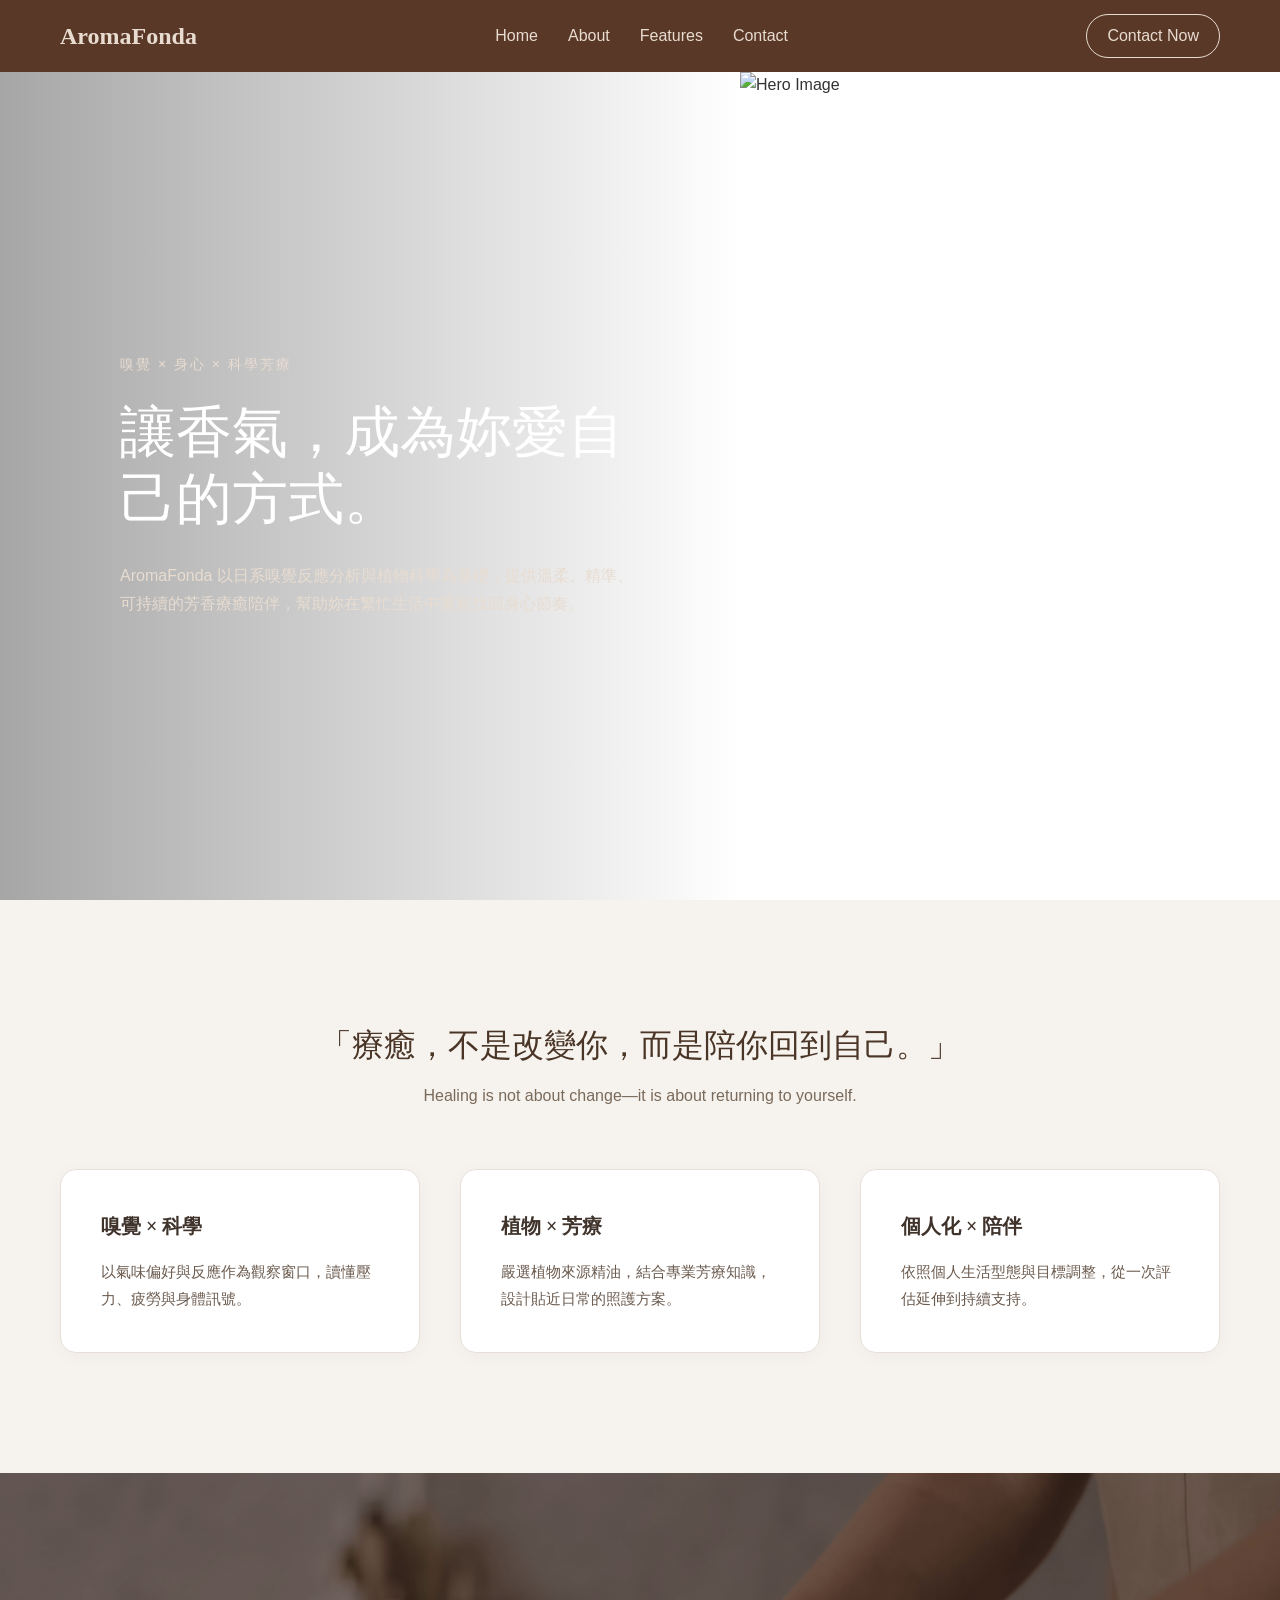
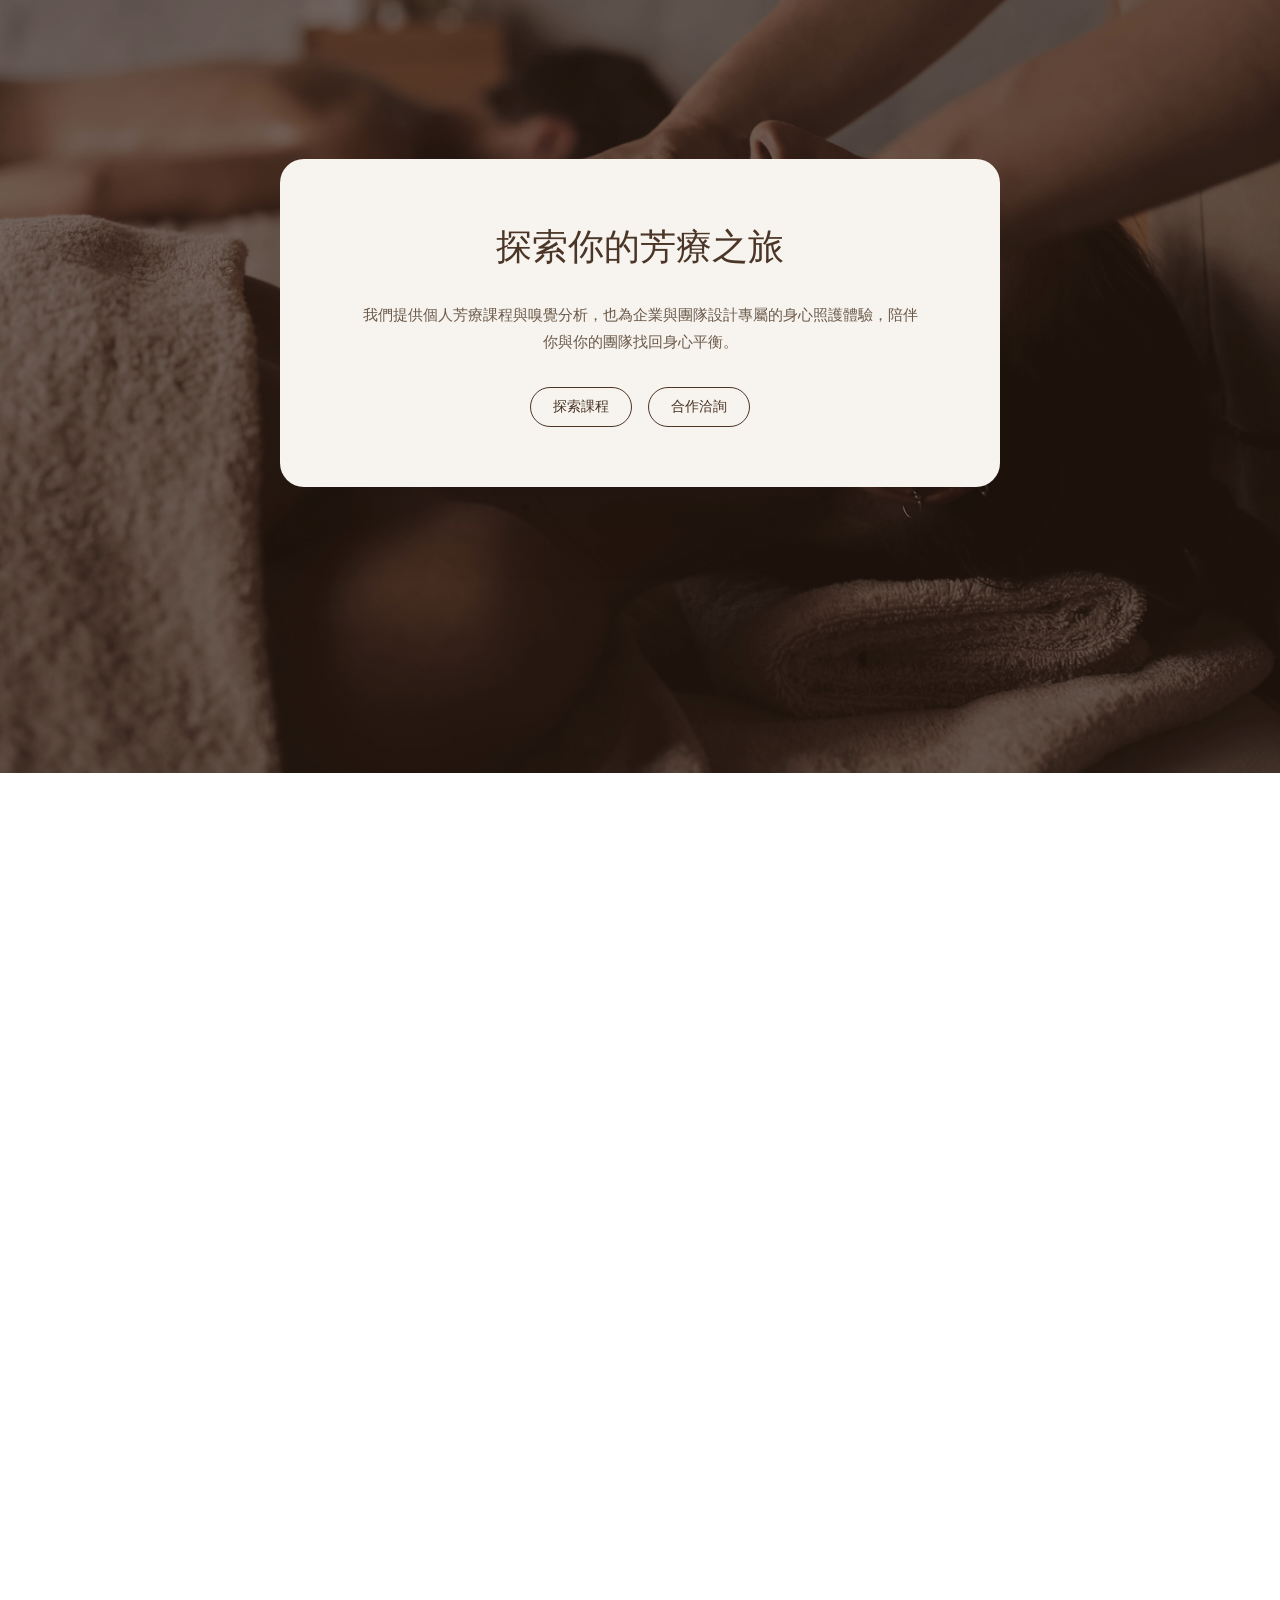
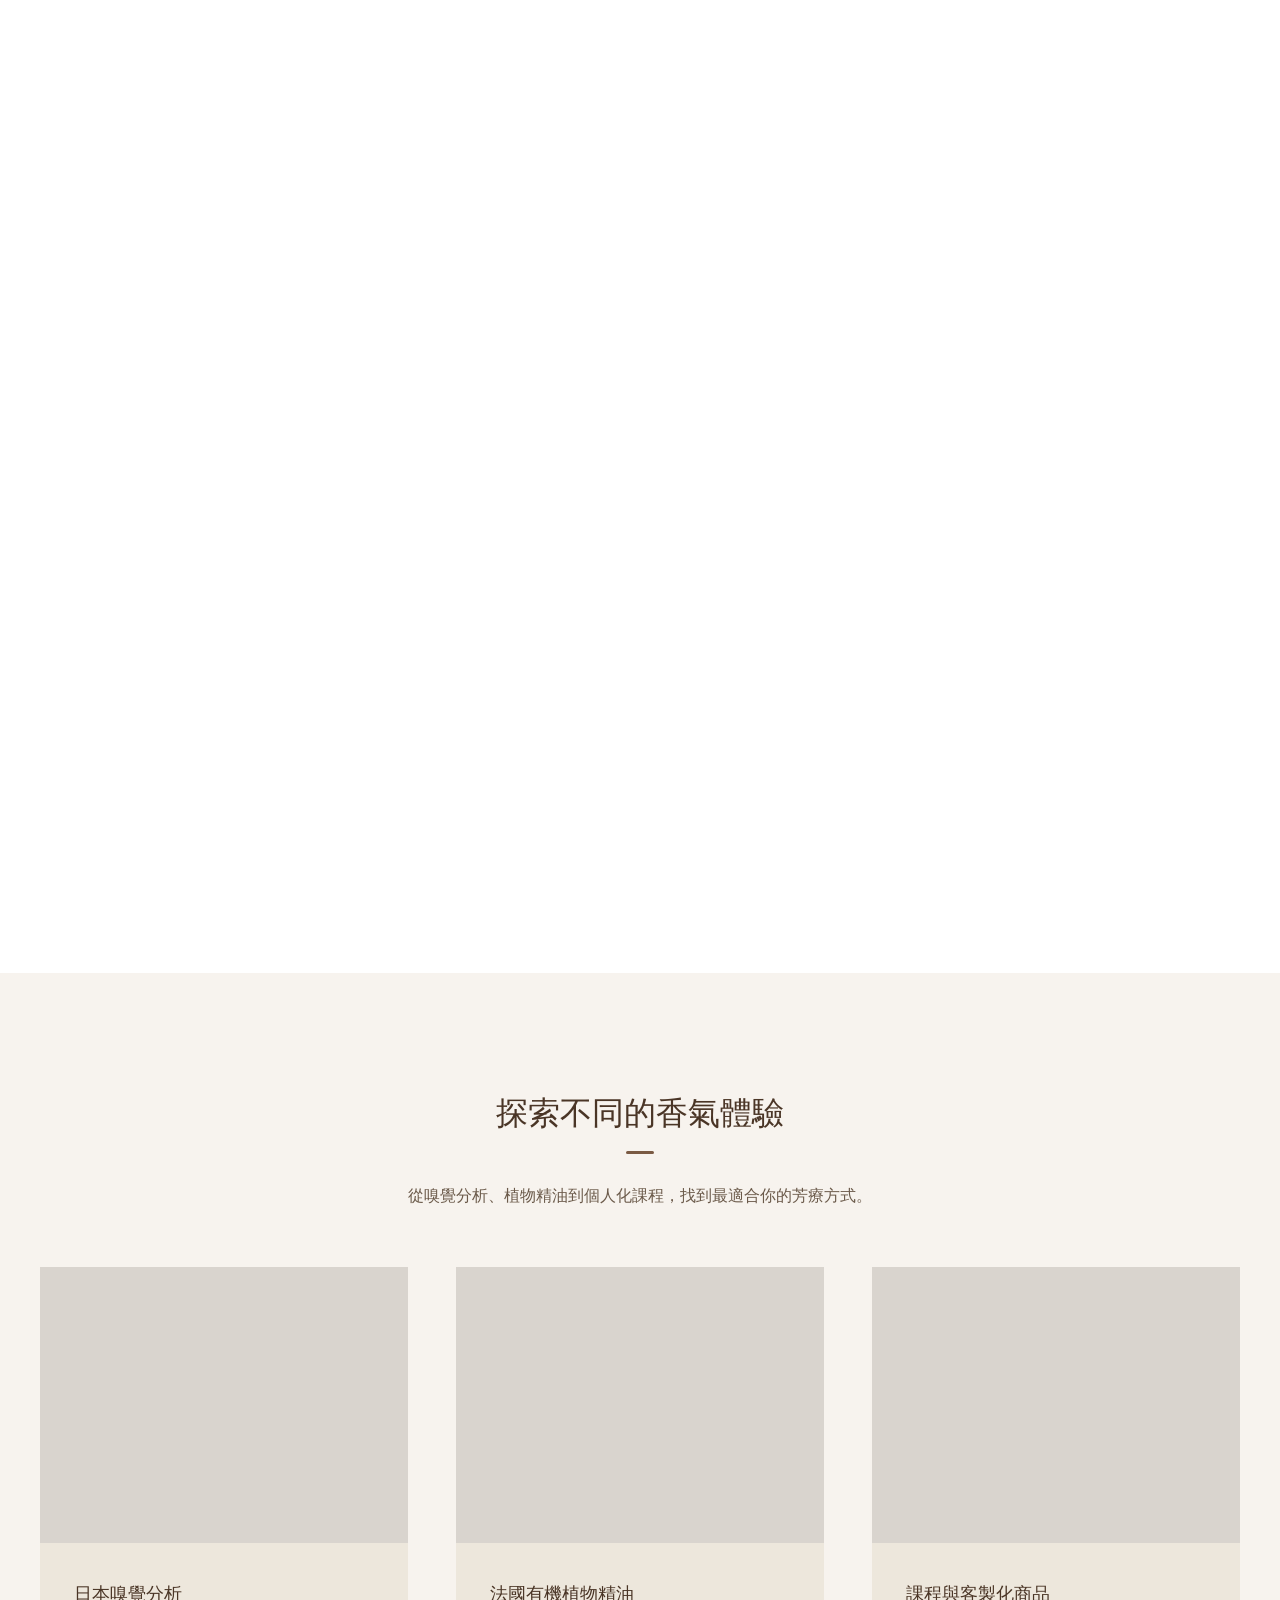
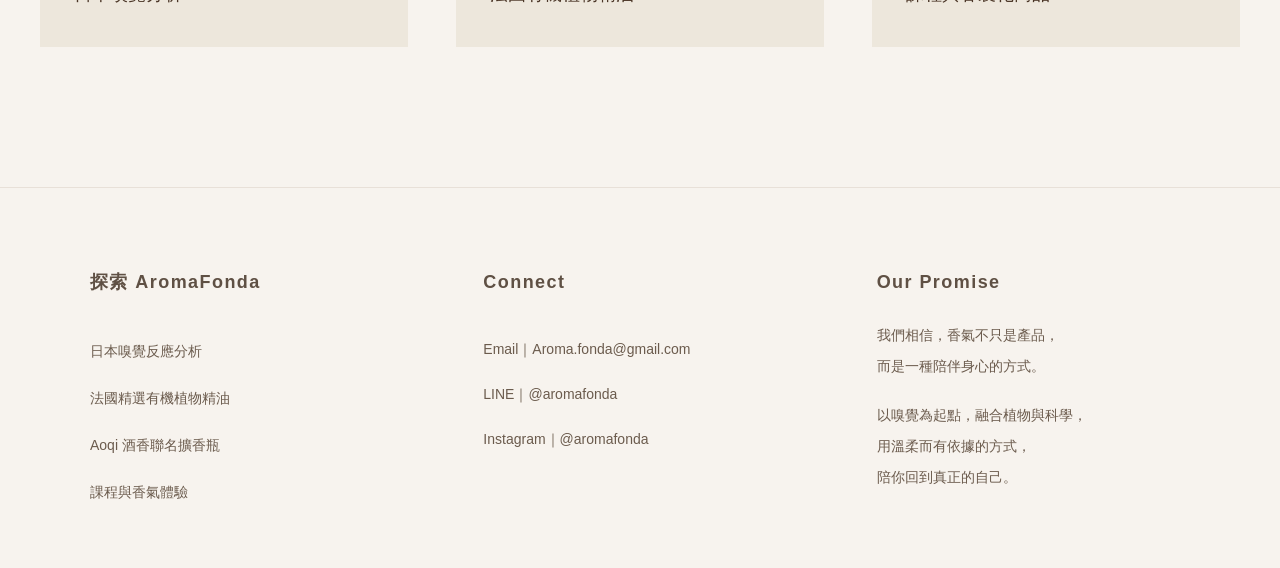
==== index.html @ 6db3eb5d "Initial commit" ====
<!doctype html>
<html lang="en">
  <head>
    <meta charset="UTF-8" />
    <meta name="viewport" content="width=device-width, initial-scale=1.0" />
    <title>AromaFonda</title>
    <link rel="stylesheet" href="styles.css" />
  </head>
  <body>
    <nav class="navbar">
      <div class="nav-container">
        <div class="logo">AromaFonda</div>
        <ul class="nav-links">
          <li><a href="#home">Home</a></li>
          <li><a href="about.html">About</a></li>
          <li><a href="#features">Features</a></li>
          <li><a href="#contact">Contact</a></li>
        </ul>
        <a href="#contact" class="contact-btn">Contact Now</a>
      </div>
    </nav>
    <section class="hero">
      <div class="hero-left">
        <div class="hero-text">
          <div class="small-label">嗅覺 × 身心 × 科學芳療</div>
          <h1>讓香氣，成為妳愛自己的方式。</h1>
          <p>
            AromaFonda
            以日系嗅覺反應分析與植物科學為基礎，提供溫柔、精準、可持續的芳香療癒陪伴，幫助妳在繁忙生活中重新找回身心節奏。
          </p>
        </div>
      </div>
      <div class="hero-right">
        <img src="images/Hero2.jpg" alt="Hero Image" />
      </div>
    </section>
    <section class="principles">
      <h2 class="principles-title">「療癒，不是改變你，而是陪你回到自己。」</h2>
      <p class="principles-subtitle">
        Healing is not about change—it is about returning to yourself.
      </p>
      <div class="principles-container">
        <div class="principle-card">
          <h3>嗅覺 × 科學</h3>
          <p>以氣味偏好與反應作為觀察窗口，讀懂壓力、疲勞與身體訊號。</p>
        </div>
        <div class="principle-card">
          <h3>植物 × 芳療</h3>
          <p>嚴選植物來源精油，結合專業芳療知識，設計貼近日常的照護方案。</p>
        </div>
        <div class="principle-card">
          <h3>個人化 × 陪伴</h3>
          <p>依照個人生活型態與目標調整，從一次評估延伸到持續支持。</p>
        </div>
      </div>
    </section>
    <section class="scroll-transition">
      <div class="sticky-bg">
        <div class="content-layer cta-layer">
          <div class="cta-card">
            <h2>探索你的芳療之旅</h2>
            <p>
              我們提供個人芳療課程與嗅覺分析，也為企業與團隊設計專屬的身心照護體驗，陪伴你與你的團隊找回身心平衡。
            </p>
            <div class="cta-actions">
              <button type="button">探索課程</button>
              <button type="button">合作洽詢</button>
            </div>
          </div>
        </div>
        <div class="content-layer brand-values-layer">
          <div class="brand-values-container">
            <div class="brand-values-header">
              <div class="brand-values-label">BRAND VALUES</div>
              <h2 class="brand-values-title">
                以溫柔而堅定的價值，定義每一次香氣體驗
              </h2>
            </div>
            <div class="brand-values-cards">
              <div class="brand-value-card">
                <h3>Plant-Origin</h3>
                <p>重視原料來源與栽培品質，讓每滴香氣都貼近自然本質。</p>
              </div>
              <div class="brand-value-card">
                <h3>Eco-Conscious</h3>
                <p>在包裝、使用與選品上優先考量環境影響，減少不必要浪費。</p>
              </div>
              <div class="brand-value-card">
                <h3>Sustainable</h3>
                <p>支持永續植物供應鏈，關注土地與社群共好的長期價值。</p>
              </div>
              <div class="brand-value-card">
                <h3>Less but Better</h3>
                <p>不追求繁複堆疊，只保留真正有感且可持續的芳療選擇。</p>
              </div>
            </div>
          </div>
        </div>
      </div>
    </section>
    <script>
      document.addEventListener("DOMContentLoaded", () => {
        const prefersReducedMotion = window.matchMedia(
          "(prefers-reduced-motion: reduce)",
        ).matches;

        if (!prefersReducedMotion) {
          const section = document.querySelector(".scroll-transition");
          const ctaLayer = document.querySelector(".cta-layer");
          const bvLayer = document.querySelector(".brand-values-layer");

          let ticking = false;

          const updateScroll = () => {
            const sectionRect = section.getBoundingClientRect();
            const scrollProgress = -sectionRect.top / window.innerHeight;
            let transitionProgress = 0;
            if (scrollProgress > 0.45) {
              transitionProgress = Math.min((scrollProgress - 0.45) / 0.25, 1);
            }

            ctaLayer.style.opacity = 1 - transitionProgress;
            ctaLayer.style.transform = `translateY(${-transitionProgress * 120}px)`;

            bvLayer.style.opacity = transitionProgress;
            bvLayer.style.transform = `translateY(${120 - transitionProgress * 120}px)`;

            ticking = false;
          };

          window.addEventListener("scroll", () => {
            if (!ticking) {
              requestAnimationFrame(updateScroll);
              ticking = true;
            }
          });
        } else {
          // For reduced motion, show both layers
          document.querySelector(".cta-layer").style.opacity = "1";
          document.querySelector(".brand-values-layer").style.opacity = "1";
          document.querySelector(".brand-values-layer").style.transform =
            "translateY(0)";
        }
      });
    </script>
    <section class="experiences">
      <div class="experiences-container">
        <div class="experiences-header">
          <h2>探索不同的香氣體驗</h2>
          <div class="divider"></div>
          <p>從嗅覺分析、植物精油到個人化課程，找到最適合你的芳療方式。</p>
        </div>
        <div class="experiences-cards">
          <div class="experience-card">
            <div class="card-image"></div>
            <div class="card-label">日本嗅覺分析</div>
          </div>
          <div class="experience-card">
            <div class="card-image"></div>
            <div class="card-label">法國有機植物精油</div>
          </div>
          <div class="experience-card">
            <div class="card-image"></div>
            <div class="card-label">課程與客製化商品</div>
          </div>
        </div>
      </div>
    </section>
    <section id="contact" class="contact-section">
      <div class="contact-container">
        <div class="footer-grid">
          <div class="footer-column footer-links">
            <h3 class="footer-title">探索 AromaFonda</h3>
            <p class="footer-text">日本嗅覺反應分析</p>
            <p class="footer-text">法國精選有機植物精油</p>
            <p class="footer-text">Aoqi 酒香聯名擴香瓶</p>
            <p class="footer-text">課程與香氣體驗</p>
          </div>
          <div class="footer-column footer-connect">
            <h3 class="footer-title">Connect</h3>
            <p class="footer-text">
              Email｜<a href="mailto:Aroma.fonda@gmail.com"
                >Aroma.fonda@gmail.com</a
              >
            </p>
            <p class="footer-text">LINE｜@aromafonda</p>
            <p class="footer-text">Instagram｜@aromafonda</p>
          </div>
          <div class="footer-column footer-promise">
            <h3 class="footer-title">Our Promise</h3>
            <p class="footer-text">
              我們相信，香氣不只是產品，<br />而是一種陪伴身心的方式。
            </p>
            <p class="footer-text">
              以嗅覺為起點，融合植物與科學，<br />用溫柔而有依據的方式，<br />陪你回到真正的自己。
            </p>
          </div>
        </div>
      </div>
    </section>
  </body>
</html>
---- styles.css ----
/* Reset and base styles */
* {
    margin: 0;
    padding: 0;
    box-sizing: border-box;
}

body {
    font-family: sans-serif;
    line-height: 1.6;
    color: #333;
}

html {
    scroll-behavior: smooth;
}

/* Navigation Bar */
.navbar {
    position: fixed;
    top: 0;
    left: 0;
    width: 100%;
    height: 72px;
    background-color: #5A3828;
    z-index: 1000;
}

.nav-container {
    max-width: 1200px;
    margin: 0 auto;
    display: flex;
    justify-content: space-between;
    align-items: center;
    height: 100%;
    padding: 0 20px;
}

.logo {
    font-family: serif;
    font-size: 24px;
    font-weight: bold;
    color: #E8DCD0;
}

.nav-links {
    display: flex;
    list-style: none;
    gap: 30px;
}

.nav-links a {
    color: #E8DCD0;
    text-decoration: none;
    font-size: 16px;
    transition: color 0.3s;
}

.nav-links a:hover {
    color: #fff;
}

.contact-btn {
    display: inline-block;
    background: transparent;
    border: 1px solid #E8DCD0;
    color: #E8DCD0;
    padding: 8px 20px;
    border-radius: 999px;
    cursor: pointer;
    font-size: 16px;
    transition: background-color 0.3s, color 0.3s;
    text-decoration: none;
}

.contact-btn:hover {
    background-color: #E8DCD0;
    color: #5A3828;
}

/* Hero Section */
.hero {
    display: flex;
    height: calc(100vh - 72px);
    margin-top: 72px;
}

.hero-left {
    flex: 1;
    width: 50%;
    background: linear-gradient(to right, rgba(0,0,0,0.35), rgba(0,0,0,0)), url('images/Hero1.png');
    background-size: cover;
    background-position: center;
    background-repeat: no-repeat;
    display: flex;
    align-items: center;
    padding-left: 120px;
    padding-right: 80px;
}

.hero-text {
    color: #fff;
    max-width: 520px;
}

.small-label {
    font-size: 14px;
    letter-spacing: 2px;
    color: #E8DCD0;
    margin-bottom: 24px;
    font-family: sans-serif;
}

.hero-text h1 {
    font-family: serif;
    font-size: 56px;
    font-weight: 500;
    line-height: 1.2;
    color: #FFFFFF;
    margin-bottom: 28px;
}

.hero-text p {
    font-family: sans-serif;
    font-size: 16px;
    line-height: 1.8;
    color: #E8DCD0;
}

.hero-right {
    flex: 1;
    width: 50%;
    height: 100%;
}

.hero-right img {
    width: 100%;
    height: 100%;
    object-fit: cover;
    object-position: 85% center;
}

/* Principles Section */
.principles {
    background-color: #F6F3EF;
    padding-top: 120px;
    padding-bottom: 120px;
}

.principles-title {
    font-size: 32px;
    font-weight: 500;
    text-align: center;
    color: #4A3526;
    margin-bottom: 12px;
    font-family: serif;
}

.principles-subtitle {
    font-size: 16px;
    color: #7A6A5A;
    text-align: center;
    margin-bottom: 60px;
    font-family: sans-serif;
}

.principles-container {
    display: flex;
    gap: 40px;
    max-width: 1200px;
    margin: 0 auto;
    padding: 0 20px;
}

.principle-card {
    background: #FFFFFF;
    border: 1px solid #E8E0D8;
    border-radius: 16px;
    padding: 40px;
    flex: 1;
    box-shadow: 0 4px 20px rgba(0, 0, 0, 0.03);
}

.principle-card h3 {
    font-size: 20px;
    font-weight: 600;
    color: #3F332B;
    margin-bottom: 16px;
    font-family: serif;
}

.principle-card p {
    font-size: 15px;
    line-height: 1.8;
    color: #6B5B4F;
    font-family: sans-serif;
}

/* Scroll Transition Section */
.scroll-transition {
    height: 300vh; /* Reduced for shorter Brand Values phase */
    position: relative;
}

.sticky-bg {
    position: sticky;
    top: 0;
    height: 100vh;
    background-image: linear-gradient(rgba(60,40,28,0.35), rgba(60,40,28,0.35)), url("images/land1.png");
    background-size: cover;
    background-position: center;
    background-repeat: no-repeat;
    display: flex;
    align-items: center;
    justify-content: center;
}

.content-layer {
    position: absolute;
    top: 0;
    left: 0;
    width: 100%;
    height: 100%;
    display: flex;
    align-items: center;
    justify-content: center;
    transition: opacity 0.1s ease, transform 0.1s ease; /* Smooth transitions */
}

.cta-layer {
    opacity: 1;
    transform: translateY(0);
    z-index: 1;
}

.brand-values-layer {
    opacity: 0;
    transform: translateY(120px);
    z-index: 2;
}

.cta-card {
    max-width: 720px;
    margin: 0 auto;
    background: #F7F3EE;
    border-radius: 24px;
    padding: 60px 80px;
    text-align: center;
    box-shadow: 0 30px 80px rgba(0,0,0,0.08);
}

.cta-card h2 {
    font-size: 36px;
    color: #4A3526;
    margin-bottom: 24px;
    font-weight: 500;
    font-family: serif;
}

.cta-card p {
    font-size: 15px;
    line-height: 1.8;
    color: #6B5A4A;
    margin-bottom: 32px;
    font-family: sans-serif;
}

.cta-actions {
    display: flex;
    justify-content: center;
    gap: 16px;
}

.cta-actions button {
    padding: 10px 22px;
    border-radius: 999px;
    border: 1px solid #4A3526;
    background: transparent;
    color: #4A3526;
    font-size: 14px;
    cursor: pointer;
    transition: background 0.25s ease, color 0.25s ease;
}

.cta-actions button:hover {
    background: #4A3526;
    color: #ffffff;
}

.brand-values-container {
  max-width: 1200px;
  margin: 0 auto;
  padding: 0 40px;
}

.brand-values-header {
  text-align: left;
  margin-bottom: 48px;
}

.brand-values-label {
  text-align: left;
  display: block;
  margin-bottom: 12px;
  letter-spacing: 2px;
  font-size: 14px;
  color: rgba(255,255,255,0.85);
  font-family: sans-serif;
  text-transform: uppercase;
  font-weight: 500;
}

.brand-values-title {
  text-align: left;
  max-width: 900px;
  line-height: 1.2;
  font-size: 45px;
  font-weight: 500;
  color: #F5EFEA;
  font-family: serif;
  text-shadow: 0 2px 12px rgba(0,0,0,0.25);
  margin-bottom: 0; /* Since header has margin-bottom */
}

.brand-values-cards {
  display: flex;
  gap: 40px;
  /* Removed justify-content: center; to align left */
}

.brand-value-card {
    background: #F7F3EE;
    border: 1px solid #E8E0D8;
    border-radius: 16px;
    padding: 40px;
    flex: 1;
    max-width: 280px;
    box-shadow: 0 4px 20px rgba(0, 0, 0, 0.03);
}

.brand-value-card h3 {
    font-size: 20px;
    font-weight: 600;
    color: #3F332B;
    margin-bottom: 16px;
    font-family: serif;
}

.brand-value-card p {
    font-size: 15px;
    line-height: 1.8;
    color: #6B5B4F;
    font-family: sans-serif;
}

/* Experiences Section */
.experiences {
    width: 100%;
    background: #F7F3EE;
    padding: 120px 0 140px 0;
}

.experiences-container {
    max-width: 1320px;
    margin: 0 auto;
    padding: 0 40px;
}

.experiences-header {
    text-align: center;
    margin-bottom: 56px;
}

.experiences-header h2 {
    font-size: 32px;
    line-height: 1.25;
    font-weight: 500;
    color: #4A3526;
    margin-bottom: 18px;
    font-family: serif;
}

.divider {
    width: 28px;
    height: 3px;
    border-radius: 999px;
    background: #7A5A43;
    margin: 0 auto 28px auto;
}

.experiences-header p {
    font-size: 16px;
    line-height: 1.8;
    color: #6B5A4A;
    max-width: 760px;
    margin: 0 auto;
    font-family: sans-serif;
}

.experiences-cards {
    display: flex;
    gap: 48px;
    margin-top: 56px;
}

.experience-card {
    flex: 1;
    display: flex;
    flex-direction: column;
}

.card-image {
    width: 100%;
    height: 0;
    padding-bottom: 75%; /* 4:3 aspect ratio */
    background: #D9D4CE;
}

.card-label {
    background: #EDE7DC;
    padding: 28px 34px;
    min-height: 104px;
    display: flex;
    align-items: center;
    font-size: 18px;
    line-height: 1.5;
    color: #4A3526;
    font-weight: 400;
    font-family: sans-serif;
}

/* Contact Section */
.contact-section {
    width: 100%;
    background: #F7F3EE;
    padding: 80px 0 60px 0;
    border-top: 1px solid #E8E0D8;
}

#contact {
    scroll-margin-top: 100px;
}

.contact-container {
    max-width: 1280px;
    margin: 0 auto;
    padding: 0 40px;
}

.footer-grid {
    display: grid;
    grid-template-columns: 1fr 1fr 1fr;
    gap: 80px;
    max-width: 1100px;
    margin: 0 auto;
    align-items: start;
}

.footer-column {
    text-align: left;
}

.footer-column > *:first-child {
    margin-top: 0;
}

.footer-title {
    font-size: 18px;
    letter-spacing: 0.08em;
    color: #5F5044;
    margin-bottom: 24px;
}

.footer-text {
    font-size: 14px;
    line-height: 2.2;
    color: #6B5B4D;
    margin: 0;
    transition: color 0.2s;
}

.footer-text a {
    color: inherit;
    text-decoration: none;
}

.footer-links {
    display: flex;
    flex-direction: column;
    gap: 16px;
}

.footer-connect {
    display: flex;
    flex-direction: column;
    gap: 14px;
}

.footer-promise {
    max-width: 280px;
}

.footer-promise p {
    margin-bottom: 18px;
}

.footer-promise p:last-child {
    margin-bottom: 0;
}

.footer-text:hover {
    color: #7A5A43;
}

/* About Page Styles */
.about-intro {
    width: 100%;
    background: #F7F3EE;
    padding: 110px 0 100px 0;
    text-align: center;
    border-bottom: 1px solid #8A6E5A;
}

.about-intro-container {
    max-width: 1200px;
    margin: 0 auto;
    padding: 0 40px;
}

.about-intro h1 {
    font-size: 64px;
    line-height: 1.1;
    font-weight: 500;
    color: #4A3526;
    margin-bottom: 36px;
    font-family: serif;
}

.about-intro p {
    max-width: 760px;
    margin: 0 auto;
    font-size: 18px;
    line-height: 1.9;
    color: #5F5044;
    font-family: sans-serif;
}

.founder-section {
    display: grid;
    grid-template-columns: 1fr 1fr;
    min-height: 560px;
    background: #F7F3EE;
    border-bottom: 1px solid #8A6E5A;
    align-items: stretch;
}

.founder-left {
    position: relative;
    padding: clamp(24px, 4vw, 64px);
    display: flex;
    align-items: center;
    justify-content: center;
}

.founder-image-stack {
    position: relative;
    width: 100%;
    max-width: 520px;
}

.founder-left img {
    width: 100%;
    height: auto;
    object-fit: contain;
    display: block;
    border-radius: 16px;
}

.founder-right {
    padding: 64px 72px;
    display: flex;
    flex-direction: column;
    justify-content: center;
    border-left: 1px solid #8A6E5A;
}

.founder-title {
    font-size: 44px;
    font-weight: 500;
    letter-spacing: 0.02em;
    color: #4A3526;
    margin-bottom: 28px;
    font-family: serif;
    line-height: 1.2;
}

.founder-right p {
    font-size: 16px;
    line-height: 1.9;
    color: #5F5044;
    font-family: sans-serif;
    max-width: 520px;
}

.mission-section {
    display: grid;
    grid-template-columns: 1fr 1fr;
    min-height: 560px;
    background: #F7F3EE;
    border-bottom: 1px solid #8A6E5A;
    align-items: stretch;
}

.mission-section > * {
    min-height: 560px;
}

.mission-left {
    display: flex;
    align-items: center;
    justify-content: center;
    padding: 64px 72px;
    border-right: 1px solid #8A6E5A;
}

.mission-content {
    max-width: 480px;
    text-align: center;
}

.mission-content h2 {
    font-size: 56px;
    line-height: 1.15;
    font-weight: 500;
    color: #4A3526;
    margin-bottom: 24px;
    font-family: serif;
}

.mission-content p {
    font-size: 16px;
    line-height: 1.8;
    color: #5F5044;
    font-family: sans-serif;
    margin: 0 0 14px;
}

.mission-content p:last-child {
    margin-bottom: 0;
}

.mission-right {
    padding: 0;
    margin: 0;
    height: 100%;
    overflow: hidden;
}

.mission-right img {
    width: 100%;
    height: 100%;
    object-fit: cover;
    object-position: center;
    display: block;
}

/* Responsive for About Page */
@media (max-width: 768px) {
    .about-intro {
        padding: 80px 0 60px 0;
    }

    .about-intro h1 {
        font-size: 48px;
    }

    .about-intro p {
        font-size: 16px;
        line-height: 1.8;
    }

    .founder-section,
    .mission-section {
        grid-template-columns: 1fr;
        min-height: auto;
    }

    .founder-left,
    .mission-right {
        min-height: 320px;
        border-right: none;
        border-bottom: 1px solid #8A6E5A;
    }

    .founder-right,
    .mission-left {
        padding: 60px 40px;
        border-right: none;
    }

    .founder-title,
    .mission-content h2 {
        font-size: 36px;
    }

    .founder-right p,
    .mission-content p {
        font-size: 16px;
    }
}

/* Responsive */
@media (max-width: 768px) {
    .hero {
        flex-direction: column;
        height: auto;
    }

    .hero-left {
        padding: 60px 40px;
        min-height: 50vh;
    }

    .hero-text h1 {
        font-size: 36px;
    }

    .hero-right {
        order: 2;
        height: 50vh;
    }

    .nav-links {
        display: none; /* Hide nav links on mobile for simplicity, can add hamburger later */
    }

    .contact-btn {
        margin-left: auto;
    }

    .principles-container {
        flex-direction: column;
        gap: 20px;
    }

    .cta-card {
        padding: 40px 24px;
    }

    .cta-actions {
        flex-direction: column;
        gap: 12px;
    }

    .cta-card h2 {
        font-size: 28px;
    }

    .brand-values-cards {
        flex-direction: column;
        gap: 20px;
    }

    .brand-values-title {
        font-size: 28px;
    }

    .experiences-cards {
        flex-direction: column;
        gap: 24px;
    }

    .experiences-header h2 {
        font-size: 28px;
    }

}

@media (prefers-reduced-motion: reduce) {
    .scroll-transition {
        height: auto;
    }
    
    .content-layer {
        position: relative;
    }
    
    .cta-layer,
    .brand-values-layer {
        opacity: 1;
        transform: translateY(0);
    }
}
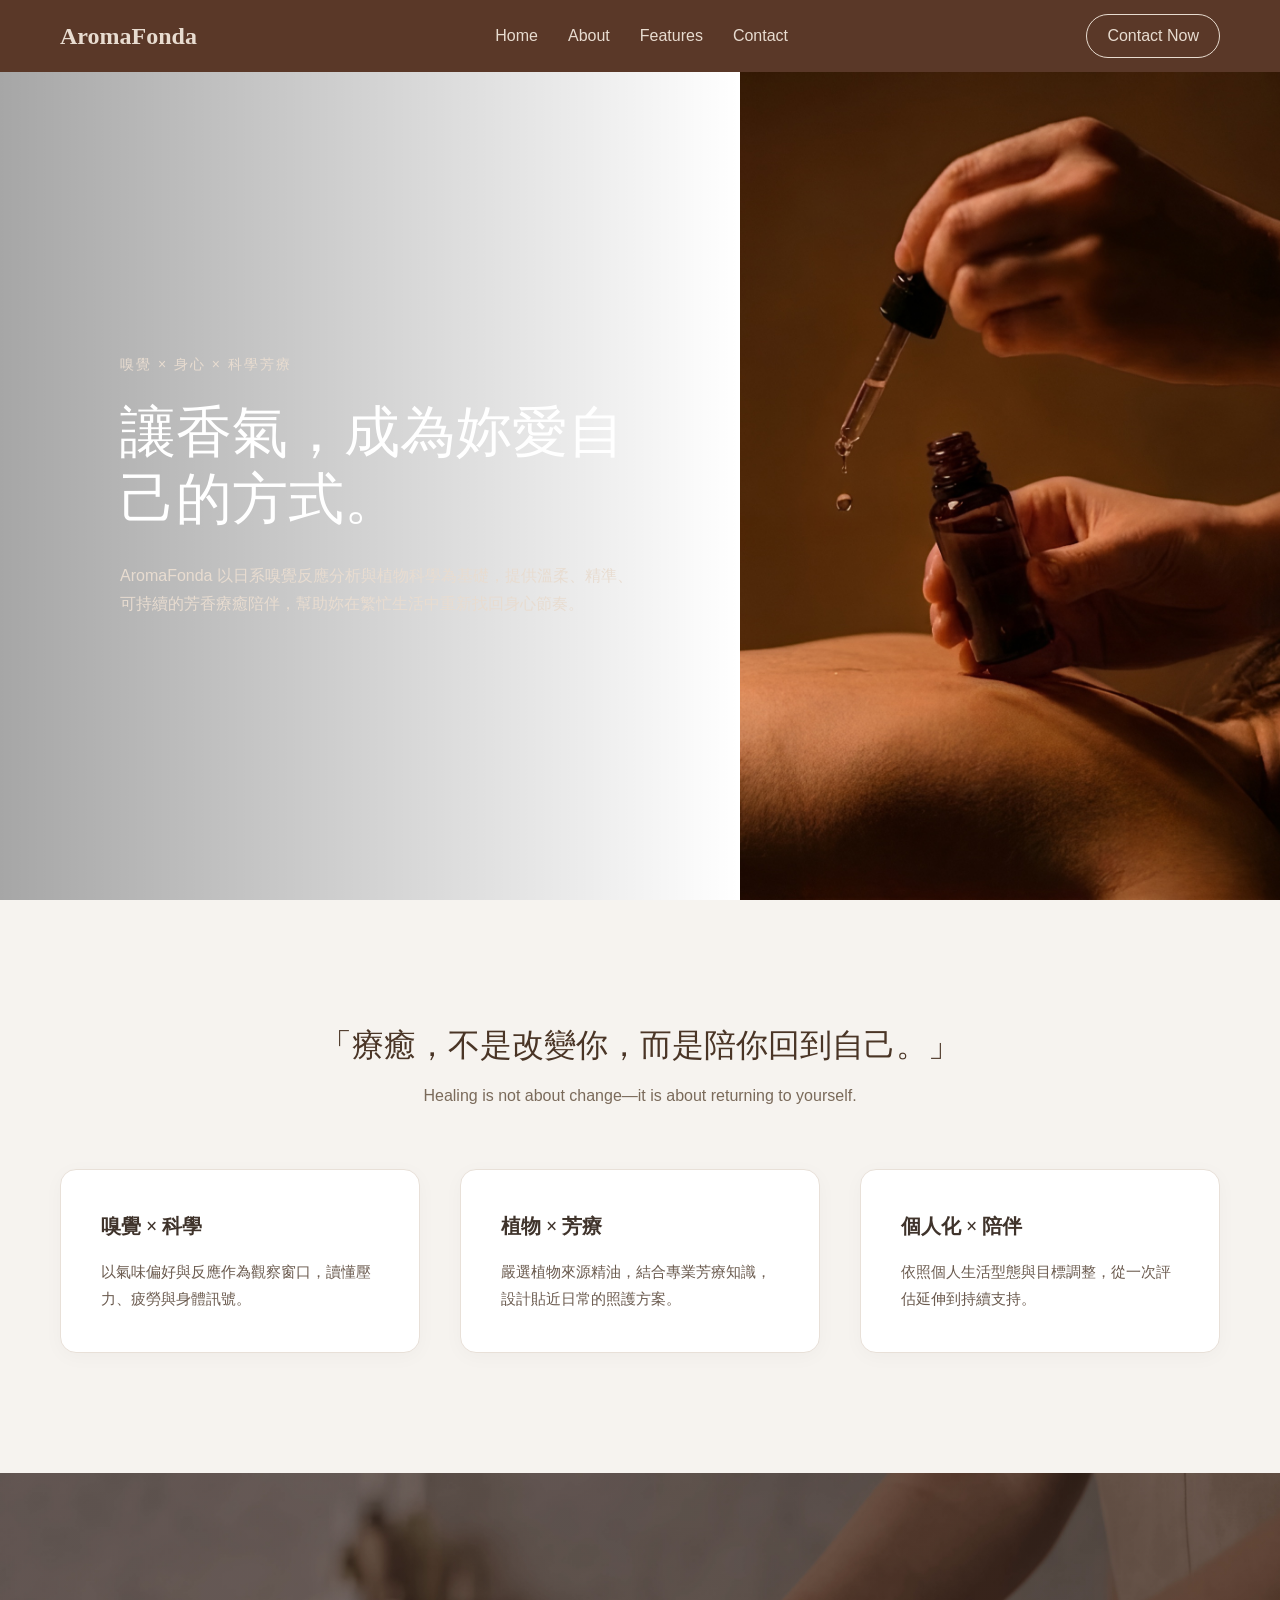
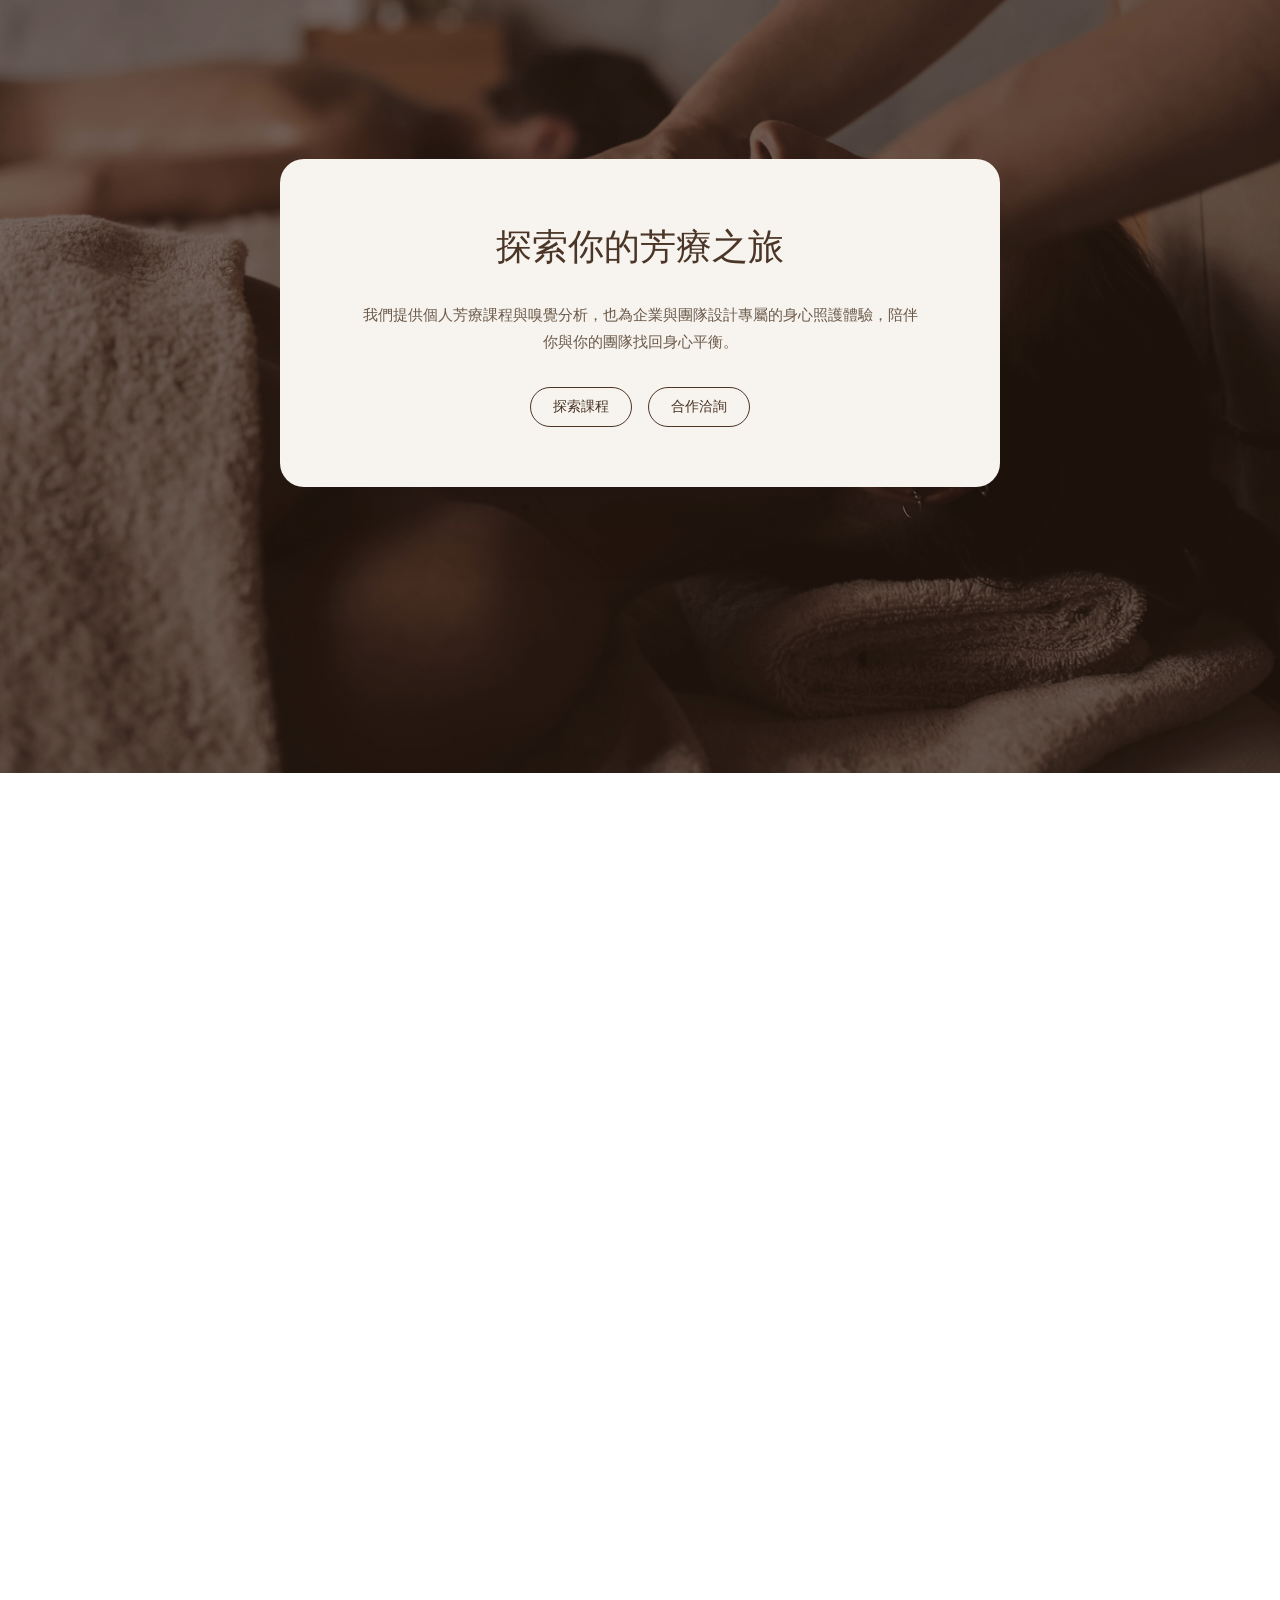
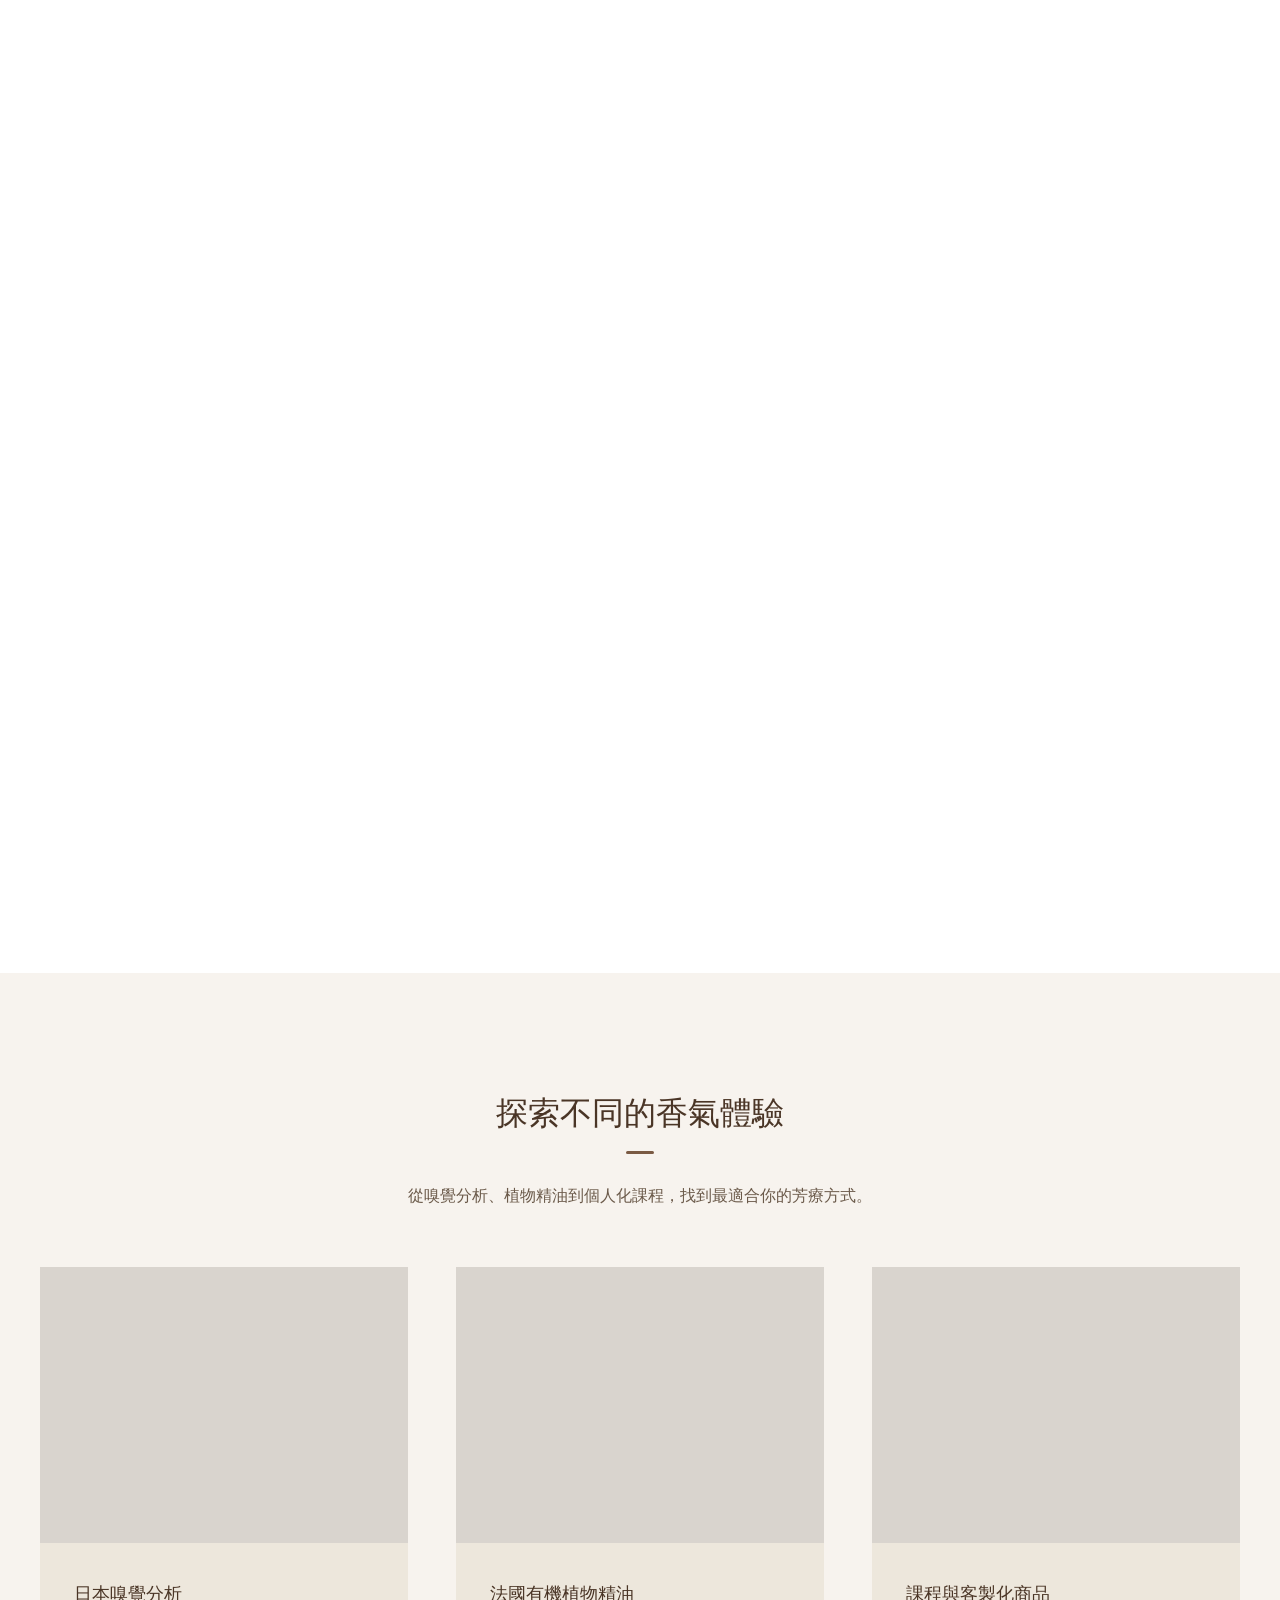
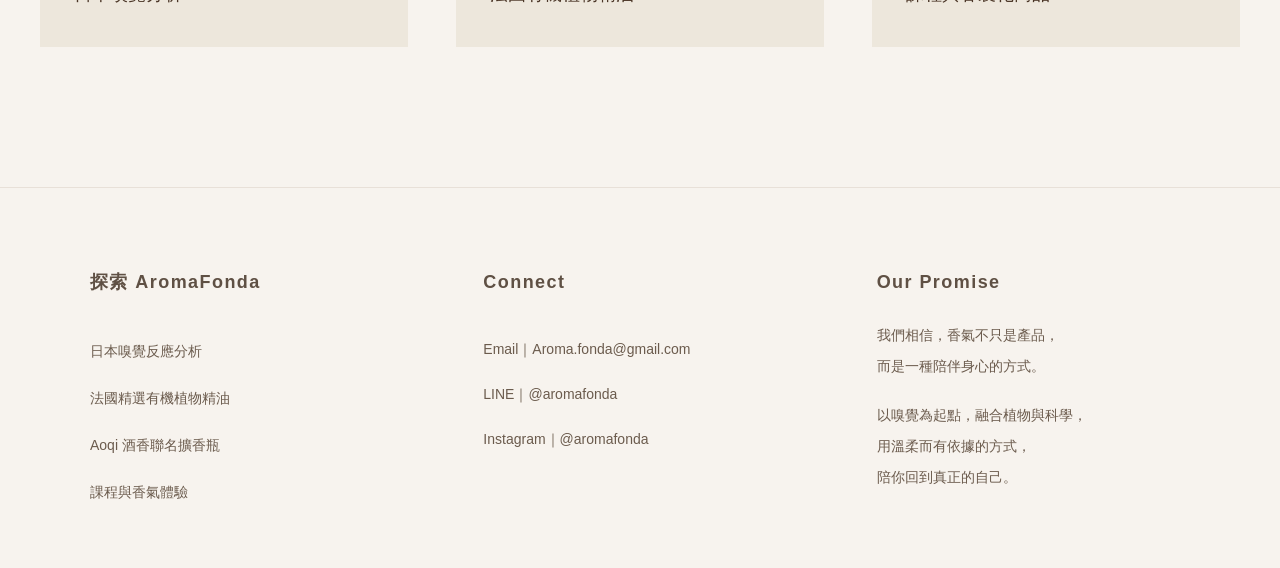
==== commit 4097dcc8: "Fix image paths for Vercel deployment" ====
--- a/index.html
+++ b/index.html
@@ -31,7 +31,7 @@
         </div>
       </div>
       <div class="hero-right">
-        <img src="images/Hero2.jpg" alt="Hero Image" />
+        <img src="/images/hero2.jpg" alt="Hero Image" />
       </div>
     </section>
     <section class="principles">
--- a/styles.css
+++ b/styles.css
@@ -88,7 +88,7 @@
 .hero-left {
     flex: 1;
     width: 50%;
-    background: linear-gradient(to right, rgba(0,0,0,0.35), rgba(0,0,0,0)), url('images/Hero1.png');
+    background: linear-gradient(to right, rgba(0,0,0,0.35), rgba(0,0,0,0)), url('/images/hero1.png');
     background-size: cover;
     background-position: center;
     background-repeat: no-repeat;
@@ -206,7 +206,7 @@
     position: sticky;
     top: 0;
     height: 100vh;
-    background-image: linear-gradient(rgba(60,40,28,0.35), rgba(60,40,28,0.35)), url("images/land1.png");
+    background-image: linear-gradient(rgba(60,40,28,0.35), rgba(60,40,28,0.35)), url("/images/land1.png");
     background-size: cover;
     background-position: center;
     background-repeat: no-repeat;
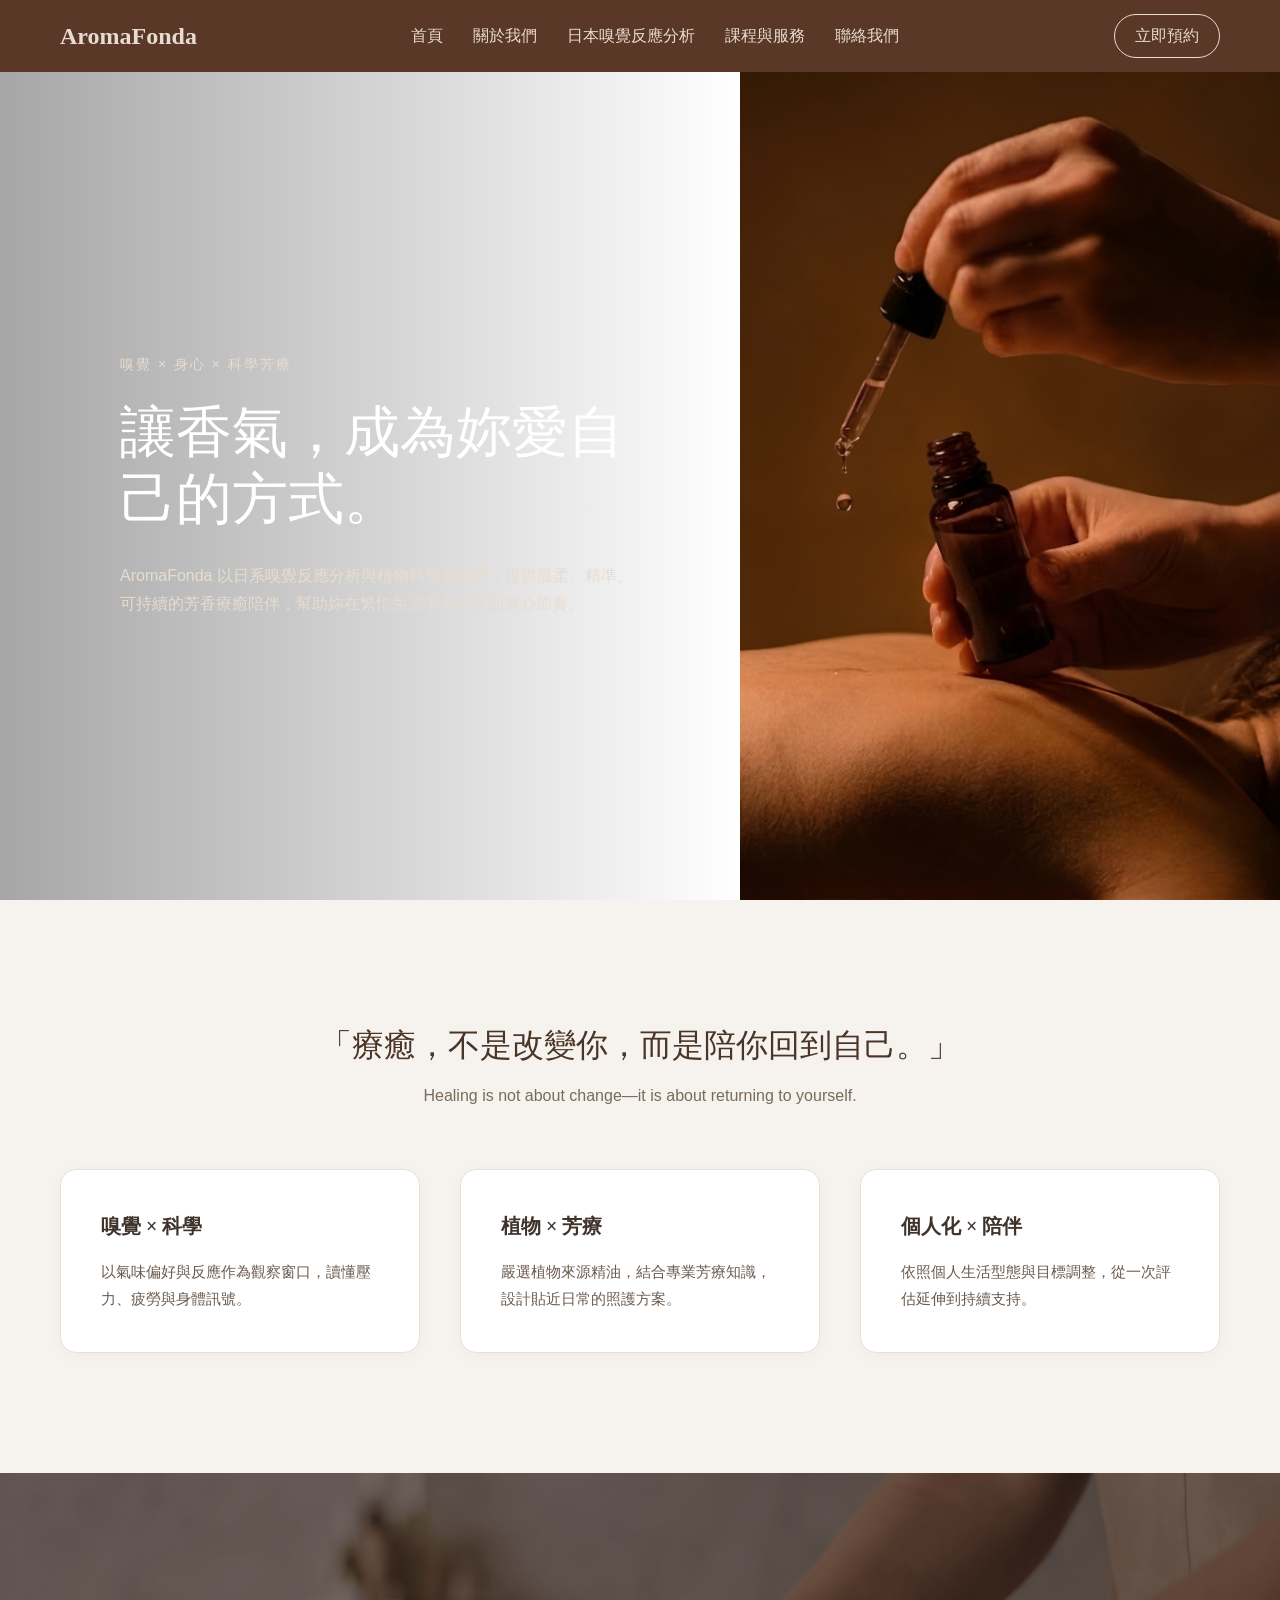
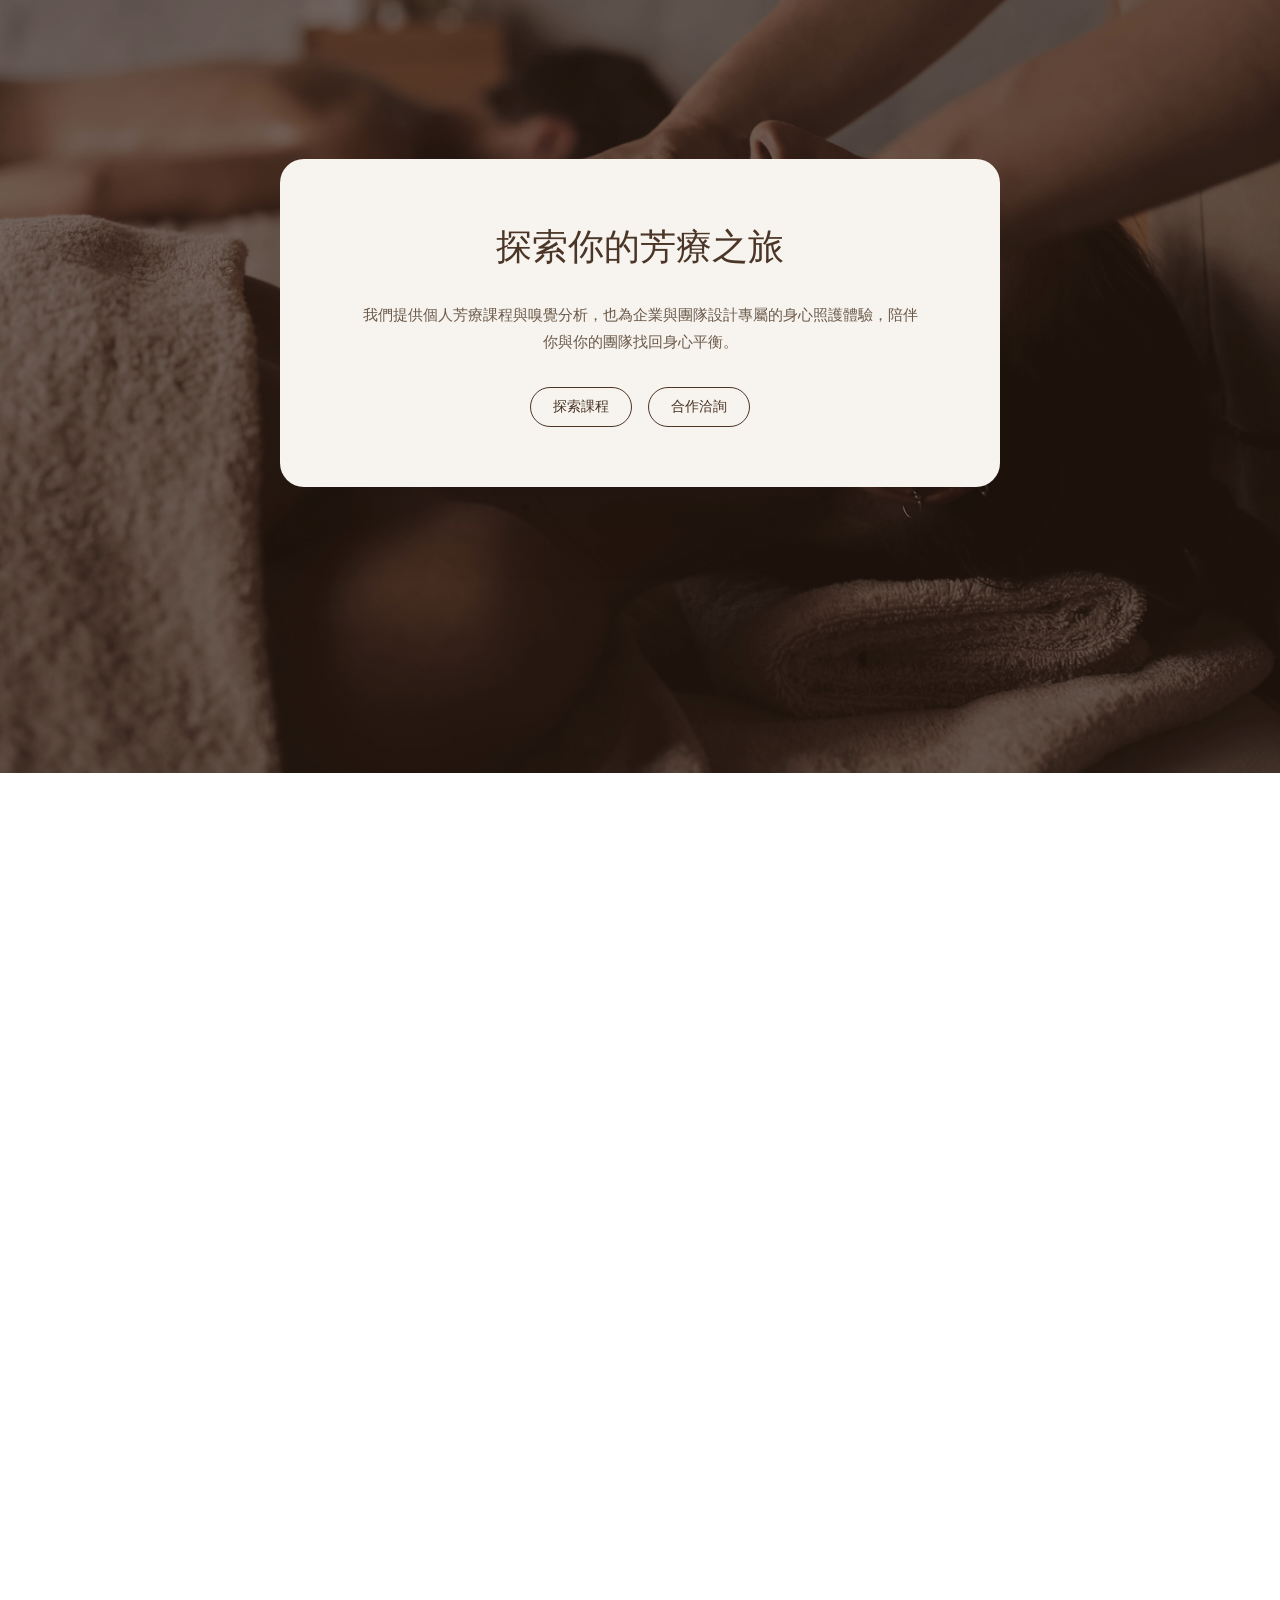
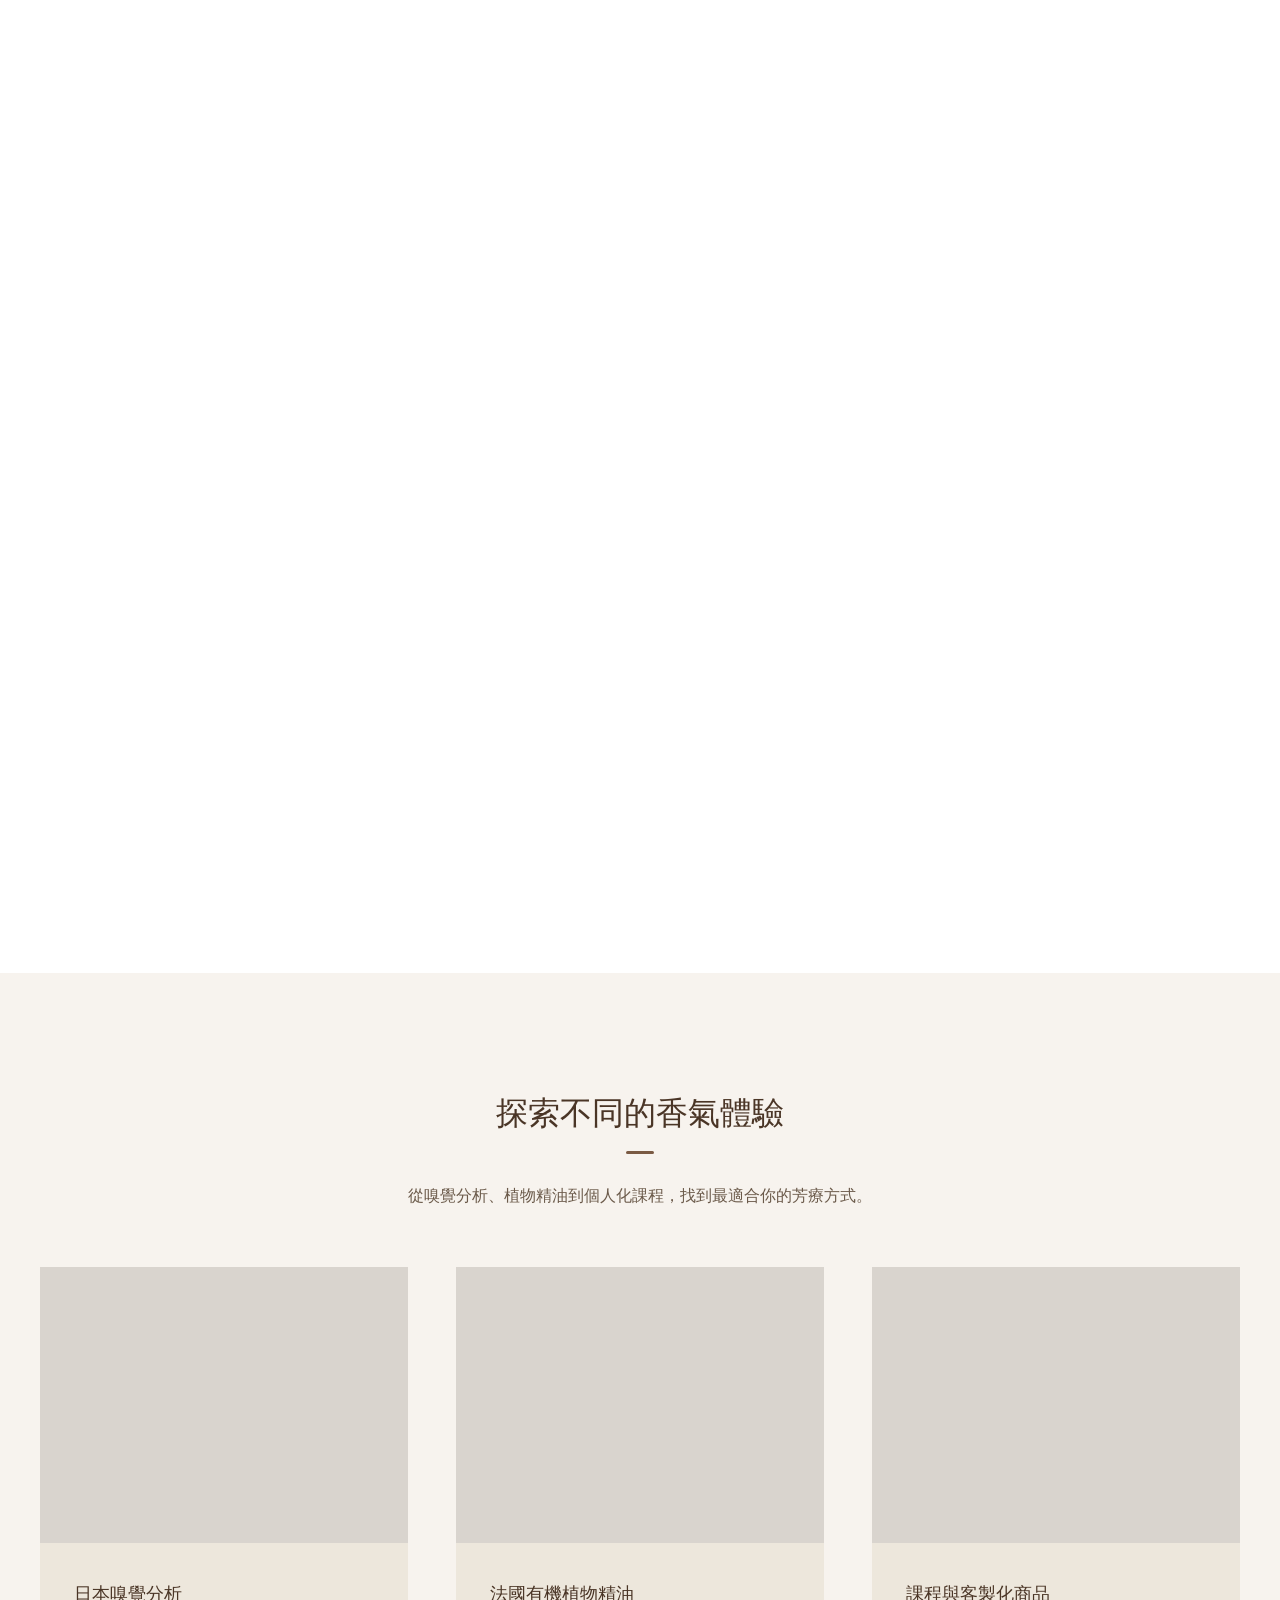
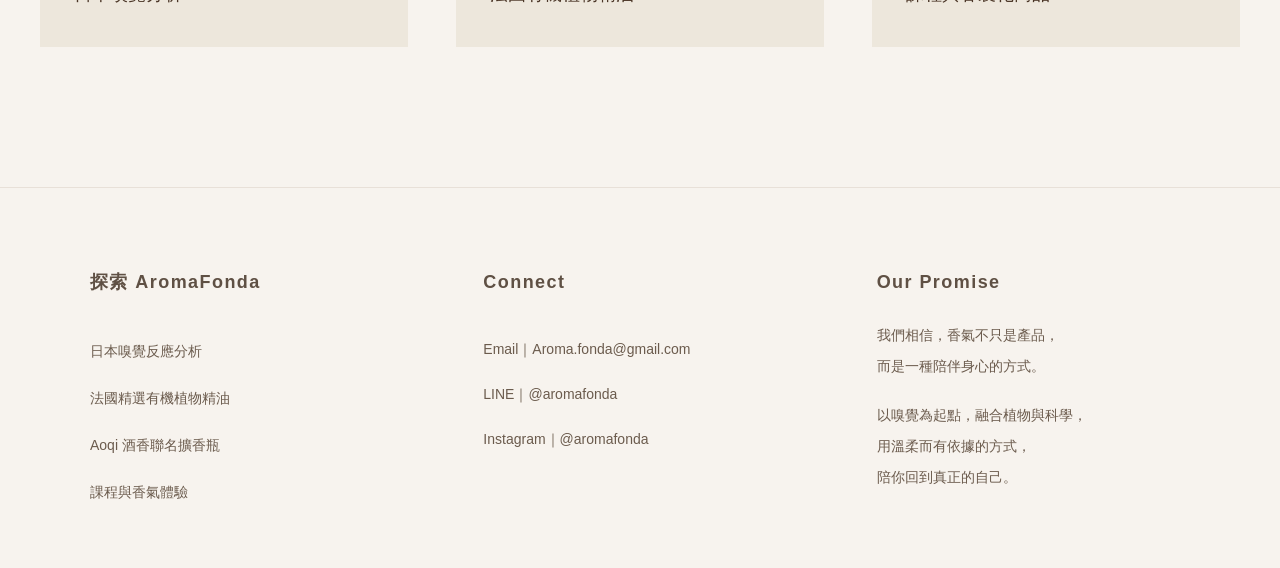
==== commit f24bca62: "Update analysis page and AHIS section" ====
--- a/index.html
+++ b/index.html
@@ -11,12 +11,13 @@
       <div class="nav-container">
         <div class="logo">AromaFonda</div>
         <ul class="nav-links">
-          <li><a href="#home">Home</a></li>
-          <li><a href="about.html">About</a></li>
-          <li><a href="#features">Features</a></li>
-          <li><a href="#contact">Contact</a></li>
+          <li><a href="/">首頁</a></li>
+          <li><a href="/about.html">關於我們</a></li>
+          <li><a href="./analysis.html">日本嗅覺反應分析</a></li>
+          <li><a href="#services">課程與服務</a></li>
+          <li><a href="#contact">聯絡我們</a></li>
         </ul>
-        <a href="#contact" class="contact-btn">Contact Now</a>
+        <a href="#contact" class="contact-btn">立即預約</a>
       </div>
     </nav>
     <section class="hero">
--- a/styles.css
+++ b/styles.css
@@ -1,3 +1,5 @@
+@import url('https://fonts.googleapis.com/css2?family=Noto+Serif+JP:wght@400;500;600&display=swap');
+
 /* Reset and base styles */
 * {
     margin: 0;
@@ -6,6 +8,7 @@
 }
 
 body {
+    margin: 0;
     font-family: sans-serif;
     line-height: 1.6;
     color: #333;
@@ -791,3 +794,1128 @@
         transform: translateY(0);
     }
 }
+
+/* Analysis Hero */
+.analysis-page {
+    font-family: 'Noto Serif JP', serif;
+    background: #f5f2ec;
+    transition: background 0.45s ease;
+}
+
+.analysis-page h1,
+.analysis-page h2,
+.analysis-page h3,
+.analysis-page h4,
+.analysis-page h5,
+.analysis-page h6,
+.analysis-page p,
+.analysis-page a,
+.analysis-page button,
+.analysis-page span,
+.analysis-page li {
+    font-family: 'Noto Serif JP', serif;
+}
+
+.analysis-intro-image {
+    position: relative;
+    background: #F5F2EC;
+    padding-top: 120px;
+    padding-bottom: 0;
+    overflow: hidden;
+}
+
+.analysis-intro-image img {
+    width: 70%;
+    max-width: 900px;
+    display: block;
+    margin: 0 auto;
+    height: auto;
+    -webkit-mask-image:
+        radial-gradient(
+            ellipse at center,
+            rgba(0, 0, 0, 1) 58%,
+            rgba(0, 0, 0, 0.92) 70%,
+            rgba(0, 0, 0, 0.55) 85%,
+            rgba(0, 0, 0, 0) 100%
+        ),
+        linear-gradient(
+            to bottom,
+            rgba(0, 0, 0, 1) 0%,
+            rgba(0, 0, 0, 0.94) 68%,
+            rgba(0, 0, 0, 0.62) 86%,
+            rgba(0, 0, 0, 0) 100%
+        );
+    -webkit-mask-composite: destination-in;
+    mask-image:
+        radial-gradient(
+            ellipse at center,
+            rgba(0, 0, 0, 1) 58%,
+            rgba(0, 0, 0, 0.92) 70%,
+            rgba(0, 0, 0, 0.55) 85%,
+            rgba(0, 0, 0, 0) 100%
+        ),
+        linear-gradient(
+            to bottom,
+            rgba(0, 0, 0, 1) 0%,
+            rgba(0, 0, 0, 0.94) 68%,
+            rgba(0, 0, 0, 0.62) 86%,
+            rgba(0, 0, 0, 0) 100%
+        );
+    mask-composite: intersect;
+}
+
+.scroll-indicator {
+    position: absolute;
+    bottom: 28px;
+    left: 50%;
+    transform: translateX(-50%);
+    text-align: center;
+    color: #6B4A3A;
+    font-size: 15px;
+    letter-spacing: 0.08em;
+    opacity: 0.9;
+    animation: scrollFloat 2.2s ease-in-out infinite;
+    cursor: pointer;
+    text-decoration: none;
+    pointer-events: auto;
+    z-index: 5;
+}
+
+.scroll-indicator:hover {
+    opacity: 1;
+}
+
+.scroll-indicator-text {
+    margin-bottom: 8px;
+}
+
+.scroll-indicator-arrow {
+    width: 18px;
+    height: 18px;
+    border-right: 2px solid #6B4A3A;
+    border-bottom: 2px solid #6B4A3A;
+    transform: rotate(45deg);
+    margin: 0 auto;
+    opacity: 0.85;
+}
+
+@keyframes scrollFloat {
+    0% {
+        transform: translate(-50%, 0);
+        opacity: 0.6;
+    }
+
+    50% {
+        transform: translate(-50%, 8px);
+        opacity: 1;
+    }
+
+    100% {
+        transform: translate(-50%, 0);
+        opacity: 0.6;
+    }
+}
+
+@media (max-width: 768px) {
+    .analysis-intro-image img {
+        width: 88%;
+    }
+
+    .scroll-indicator {
+        bottom: 18px;
+        font-size: 12px;
+    }
+}
+
+.analysis-page .navbar {
+    background-color: #5A3828;
+    border-bottom: 1px solid transparent;
+    transition: background-color 0.35s ease, border-color 0.35s ease;
+}
+
+.analysis-page .navbar a,
+.analysis-page .nav-link {
+    color: #E8DCD0;
+    transition: color 0.35s ease;
+}
+
+.analysis-page .navbar .logo {
+    color: #E8DCD0;
+    transition: color 0.35s ease;
+}
+
+.analysis-page .navbar .contact-btn {
+    border: 1px solid #E8DCD0;
+    color: #E8DCD0;
+    background: transparent;
+    transition: background-color 0.35s ease, color 0.35s ease, border-color 0.35s ease;
+}
+
+.analysis-page .navbar .contact-btn:hover {
+    background: #E8DCD0;
+    color: #5A3828;
+}
+
+.analysis-page .navbar.is-light-analysis {
+    background-color: #ffffff;
+    border-bottom: 1px solid rgba(110, 77, 139, 0.08);
+}
+
+.analysis-page .navbar.is-light-analysis a,
+.analysis-page .navbar.is-light-analysis .nav-link,
+.analysis-page .navbar.is-light-analysis .logo,
+.analysis-page .navbar.is-light-analysis .contact-btn {
+    color: #6E4D8B;
+}
+
+.analysis-page .navbar.is-light-analysis .contact-btn {
+    border: 1px solid #8B72A3;
+    background: transparent;
+}
+
+.analysis-page .navbar.is-light-analysis .contact-btn:hover {
+    background: rgba(110, 77, 139, 0.06);
+    color: #6E4D8B;
+}
+
+.analysis-bridge {
+    background: linear-gradient(to bottom, #f6f1ea 0%, #f7f3ef 35%, #f3eef6 100%);
+    padding: 120px 24px 58px;
+    min-height: calc(100vh - 40px);
+    position: relative;
+    scroll-margin-top: 120px;
+    display: flex;
+    align-items: center;
+}
+
+.analysis-bridge::after {
+    content: "";
+    position: absolute;
+    left: 0;
+    right: 0;
+    bottom: 0;
+    height: 72px;
+    background: linear-gradient(to bottom, rgba(243, 238, 246, 0) 0%, rgba(243, 238, 246, 0.82) 100%);
+    pointer-events: none;
+}
+
+.analysis-bridge-inner {
+    max-width: 1120px;
+    margin: 0 auto;
+    width: 100%;
+    display: flex;
+    justify-content: space-between;
+    gap: 72px;
+    align-items: center;
+}
+
+.analysis-bridge-copy {
+    flex: 0 1 620px;
+    min-width: 520px;
+    max-width: 620px;
+    color: #4A403A;
+    padding-top: 0;
+}
+
+.analysis-bridge-title {
+    margin: 0 0 16px;
+}
+
+.analysis-bridge-title-primary {
+    margin: 0 0 80px;
+    max-width: 100%;
+    font-size: clamp(31px, 3.7vw, 44px);
+    line-height: 1.24;
+    font-weight: 500;
+    letter-spacing: 0.01em;
+    color: #443833;
+    word-break: normal;
+    overflow-wrap: normal;
+}
+
+.analysis-bridge-title-primary span,
+.analysis-bridge-title-secondary span {
+    display: block;
+}
+
+.analysis-bridge-title-secondary {
+    margin: 0 0 14px;
+    max-width: 100%;
+    font-size: clamp(25px, 3vw, 35px);
+    line-height: 1.32;
+    font-weight: 400;
+    letter-spacing: 0.01em;
+    color: rgba(68, 56, 51, 0.88);
+    word-break: normal;
+    overflow-wrap: normal;
+}
+
+.analysis-bridge-text {
+    margin: 0 0 56px;
+    max-width: 360px;
+    font-size: 15px;
+    line-height: 1.95;
+    color: rgba(100, 92, 86, 0.82);
+    white-space: nowrap;
+}
+
+.analysis-bridge-desc {
+    display: block;
+    max-width: none;
+    white-space: nowrap;
+}
+
+.analysis-bridge-logo {
+    margin-top: 18px;
+}
+
+.analysis-bridge-logo img {
+    width: 121px;
+    height: auto;
+    opacity: 0.85;
+    display: block;
+}
+
+.analysis-bridge-image {
+    flex: 0 0 auto;
+    display: flex;
+    justify-content: center;
+    align-items: center;
+    margin-left: 24px;
+    padding-top: 0;
+    transform: translateY(-16px);
+}
+
+.analysis-bridge-image-frame {
+    width: min(100%, 620px);
+    padding: 18px;
+    border-radius: 28px;
+    background: rgba(255, 255, 255, 0.28);
+    box-shadow: 0 16px 36px rgba(79, 58, 91, 0.045);
+}
+
+.analysis-bridge-image-frame img {
+    width: 600px;
+    max-width: 100%;
+    height: auto;
+    display: block;
+    border-radius: 20px;
+}
+
+.analysis-points-section {
+    background: #FFFFFF;
+    padding: 64px 0 76px;
+}
+
+.analysis-points-box {
+    background: #F3EEF6;
+    max-width: 1080px;
+    margin-left: auto;
+    margin-right: auto;
+    padding: 64px 40px 72px;
+}
+
+.analysis-points-inner {
+    max-width: 980px;
+    margin: 0 auto;
+    text-align: center;
+}
+
+.analysis-points-eyebrow {
+    color: #6B4A7D;
+    font-size: 14px;
+    letter-spacing: 0.18em;
+    margin-bottom: 16px;
+}
+
+.analysis-points-title {
+    color: #4B2E5E;
+    font-size: 42px;
+    line-height: 1.25;
+    margin-bottom: 44px;
+    font-weight: 500;
+}
+
+.analysis-points-grid {
+    display: grid;
+    grid-template-columns: repeat(3, 1fr);
+    gap: 36px;
+    max-width: 980px;
+    margin: 0 auto;
+    justify-items: center;
+    align-items: start;
+    width: 100%;
+}
+
+.analysis-point-card {
+    display: flex;
+    flex-direction: column;
+    align-items: center;
+    text-align: center;
+    color: #4B2E5E;
+    width: 100%;
+    max-width: 300px;
+    margin: 0 auto;
+    gap: 0;
+    padding-top: 0;
+}
+
+.analysis-point-label {
+    display: none;
+}
+
+.analysis-point-number {
+    font-size: 48px;
+    line-height: 0.95;
+    margin-bottom: -56px;
+    font-weight: 500;
+    letter-spacing: 0.02em;
+    font-variant-numeric: lining-nums;
+    text-align: center;
+    position: relative;
+    transform: translateY(14px);
+    z-index: 2;
+    -webkit-font-smoothing: antialiased;
+    -moz-osx-font-smoothing: grayscale;
+}
+
+.analysis-point-image-wrap {
+    width: 330px;
+    height: 330px;
+    position: relative;
+    display: flex;
+    align-items: center;
+    justify-content: center;
+    margin-top: 0;
+    margin-bottom: 14px;
+}
+
+.analysis-point-image-wrap::before {
+    content: "";
+    position: absolute;
+    width: 220px;
+    height: 220px;
+    border-radius: 999px;
+    background: rgba(255, 255, 255, 0.78);
+    z-index: 0;
+}
+
+.analysis-point-image-wrap img {
+    position: relative;
+    z-index: 1;
+    width: 85%;
+    height: auto;
+    object-fit: contain;
+}
+
+.analysis-point-card h3 {
+    font-size: 26px;
+    margin-bottom: 10px;
+    font-weight: 600;
+    display: inline-block;
+    border-bottom: 1.5px solid rgba(75, 46, 94, 0.5);
+    padding-bottom: 6px;
+    text-align: center;
+}
+
+.analysis-body {
+    font-size: 16px;
+    max-width: 260px;
+    margin: 0 auto;
+    text-align: left;
+    line-height: 1.9;
+    color: #4A4A4A;
+    letter-spacing: 0;
+}
+
+.analysis-body strong {
+    font-weight: 700;
+    color: #3F3F3F;
+}
+
+.analysis-im-section {
+    padding: 12px 24px 96px;
+    background: #FFFFFF;
+}
+
+.analysis-im-inner {
+    max-width: 1080px;
+    margin: 0 auto;
+    padding: 78px 64px 86px;
+}
+
+.analysis-im-header {
+    max-width: 760px;
+    margin: 0 auto 58px;
+    text-align: center;
+}
+
+.analysis-im-eyebrow {
+    margin: 0 0 16px;
+    color: #6B4A7D;
+    font-size: 14px;
+    letter-spacing: 0.18em;
+}
+
+.analysis-im-title {
+    margin: 0;
+    color: #4B2E5E;
+    font-size: clamp(34px, 4.1vw, 46px);
+    line-height: 1.25;
+    font-weight: 500;
+}
+
+.analysis-im-intro {
+    margin: 24px 0 0;
+    font-size: 16px;
+    line-height: 2;
+    color: rgba(88, 79, 74, 0.86);
+}
+
+.analysis-im-row {
+    display: grid;
+    grid-template-columns: minmax(0, 0.92fr) minmax(0, 1fr);
+    gap: 52px;
+    align-items: center;
+}
+
+.analysis-im-row + .analysis-im-row {
+    margin-top: 74px;
+}
+
+.analysis-im-media {
+    position: relative;
+    display: flex;
+    justify-content: center;
+}
+
+.analysis-im-media img {
+    width: 60%;
+    display: block;
+    border-radius: 0;
+}
+
+.analysis-im-copy {
+    position: relative;
+    padding-left: 8px;
+}
+
+.analysis-im-copy::before {
+    content: "";
+    position: absolute;
+    left: -24px;
+    top: 8px;
+    bottom: 8px;
+    width: 1px;
+    background: linear-gradient(180deg, rgba(111, 83, 128, 0) 0%, rgba(111, 83, 128, 0.22) 20%, rgba(111, 83, 128, 0.22) 80%, rgba(111, 83, 128, 0) 100%);
+}
+
+.analysis-im-copy-title {
+    margin: 0;
+    color: #4B2E5E;
+    font-size: clamp(27px, 2.8vw, 34px);
+    line-height: 1.3;
+    font-weight: 500;
+}
+
+.analysis-im-copy-line {
+    width: 88px;
+    height: 1px;
+    margin: 14px 0 22px;
+    background: rgba(107, 74, 125, 0.42);
+}
+
+.analysis-im-copy p {
+    margin: 0;
+    color: #5B514C;
+    font-size: 16px;
+    line-height: 2;
+}
+
+.analysis-video-section {
+    padding: 8px 24px 120px;
+    background: #FFFFFF;
+}
+
+.analysis-video-inner {
+    max-width: 1280px;
+    margin: 0 auto;
+}
+
+.analysis-video-header {
+    max-width: 760px;
+    margin: 0 auto 48px;
+    text-align: center;
+}
+
+.analysis-video-eyebrow {
+    margin: 0 0 16px;
+    color: #6B4A7D;
+    font-size: 14px;
+    letter-spacing: 0.18em;
+}
+
+.analysis-video-title {
+    margin: 0;
+    color: #4B2E5E;
+    font-size: clamp(34px, 4vw, 48px);
+    line-height: 1.28;
+    font-weight: 500;
+}
+
+.analysis-video-divider {
+    width: min(100%, 720px);
+    height: 1px;
+    margin: 28px auto 0;
+    background: rgba(107, 74, 125, 0.38);
+}
+
+.analysis-video-frame {
+    max-width: 816px;
+    margin: 0 auto;
+}
+
+.analysis-video-embed {
+    position: relative;
+    width: 100%;
+    padding-top: 56.25%;
+    overflow: hidden;
+    border-radius: 16px;
+    box-shadow: 0 14px 34px rgba(78, 59, 89, 0.08);
+    background: #F8F5F9;
+}
+
+.analysis-video-embed iframe {
+    position: absolute;
+    inset: 0;
+    width: 100%;
+    height: 100%;
+    border: 0;
+}
+
+.analysis-ahis-section {
+    padding: 0 24px 108px;
+    background: #FFFFFF;
+}
+
+.analysis-ahis-container {
+    max-width: 1080px;
+    margin: 0 auto;
+    display: grid;
+    grid-template-columns: minmax(0, 1fr) minmax(320px, 420px);
+    gap: 72px;
+    align-items: start;
+    padding: 44px 56px 0;
+    background: linear-gradient(180deg, rgba(243, 238, 246, 0.72) 0%, rgba(255, 255, 255, 0.96) 100%);
+    border-radius: 28px;
+}
+
+.analysis-ahis-left {
+    color: #4A403A;
+    padding-top: 6px;
+}
+
+.analysis-ahis-logo {
+    margin-bottom: 24px;
+}
+
+.analysis-ahis-logo img {
+    width: 136px;
+    height: auto;
+    display: block;
+    opacity: 0.9;
+}
+
+.analysis-ahis-eyebrow {
+    margin: 0 0 14px;
+    font-size: 13px;
+    letter-spacing: 0.16em;
+    color: #6B4A7D;
+}
+
+.analysis-ahis-title {
+    margin: 0 0 24px;
+    color: #4B2E5E;
+    font-size: clamp(30px, 3.3vw, 40px);
+    line-height: 1.32;
+    font-weight: 500;
+}
+
+.analysis-ahis-text {
+    max-width: 560px;
+}
+
+.analysis-ahis-text p {
+    margin: 0 0 18px;
+    font-size: 16px;
+    line-height: 2;
+    color: rgba(88, 79, 74, 0.88);
+}
+
+.analysis-ahis-text p:last-child {
+    margin-bottom: 0;
+}
+
+.analysis-ahis-right {
+    display: flex;
+    flex-direction: column;
+    gap: 18px;
+}
+
+.analysis-ahis-image {
+    width: 100%;
+    border-radius: 18px;
+    overflow: hidden;
+    box-shadow: 0 14px 34px rgba(78, 59, 89, 0.08);
+    background: #F8F5F9;
+}
+
+.analysis-ahis-image img {
+    display: block;
+    width: 100%;
+    height: auto;
+}
+
+.analysis-cta-section {
+    margin-top: 0;
+    padding: 0;
+}
+
+.analysis-cta-hero {
+    position: relative;
+    width: 100%;
+    aspect-ratio: 1536 / 266;
+    background-image: url('/images/jp4.jpg');
+    background-size: cover;
+    background-position: center;
+    background-repeat: no-repeat;
+    height: auto;
+    min-height: 0;
+    padding: 0;
+    margin: 0;
+}
+
+.analysis-cta-overlay {
+    position: absolute;
+    inset: 0;
+    background: transparent;
+}
+
+.analysis-cta-content {
+    position: absolute;
+    inset: 0;
+    z-index: 1;
+    display: flex;
+    flex-direction: column;
+    align-items: center;
+    justify-content: center;
+    text-align: center;
+    padding: 0 24px;
+    margin: 0;
+    width: auto;
+    max-width: none;
+    box-sizing: border-box;
+}
+
+.analysis-cta-content > * {
+    position: relative;
+    z-index: 1;
+}
+
+.analysis-cta-content {
+    text-align: center;
+    color: #FFFFFF;
+}
+
+.analysis-cta-eyebrow {
+    margin: 0 0 16px;
+    font-size: 12px;
+    letter-spacing: 0.16em;
+    color: rgba(255, 255, 255, 0.92);
+    text-shadow: 0 2px 12px rgba(20, 12, 18, 0.4);
+}
+
+.analysis-cta-title {
+    margin: 0;
+    font-size: clamp(24px, 3.2vw, 34px);
+    line-height: 1.2;
+    font-weight: 500;
+    color: #FFFFFF;
+    text-shadow: 0 4px 20px rgba(20, 12, 18, 0.46);
+}
+
+.analysis-cta-buttons {
+    margin-top: 20px;
+    display: flex;
+    flex-direction: row;
+    align-items: center;
+    gap: 10px;
+    justify-content: center;
+    flex-wrap: wrap;
+}
+
+.analysis-cta-btn {
+    min-width: 200px;
+    padding: 10px 26px;
+    border: 1px solid rgba(255, 255, 255, 0.96);
+    border-radius: 999px;
+    color: #FFFFFF;
+    text-decoration: none;
+    background: transparent;
+    font-size: 15px;
+    line-height: 1.2;
+    box-shadow: 0 6px 18px rgba(20, 12, 18, 0.22);
+    transition: background-color 0.32s ease, color 0.32s ease, border-color 0.32s ease, transform 0.32s ease;
+}
+
+.analysis-cta-btn:hover,
+.analysis-cta-btn:focus-visible {
+    background: #FFFFFF;
+    color: #433836;
+    border-color: #FFFFFF;
+    transform: translateY(-1px);
+}
+
+.analysis-page .contact-section {
+    background: #FFFFFF;
+    border-top: 1px solid rgba(107, 74, 125, 0.14);
+}
+
+.analysis-page .footer-title {
+    color: #4B2E5E;
+}
+
+.analysis-page .footer-text {
+    color: rgba(75, 46, 94, 0.82);
+}
+
+.analysis-page .footer-text:hover {
+    color: #6B4A7D;
+}
+
+.analysis-cta-bottom {
+    background: #6A3A88;
+    color: #FFFFFF;
+}
+
+.analysis-cta-bottom-inner {
+    max-width: 880px;
+    margin: 0 auto;
+    padding: 34px 24px 36px;
+    text-align: center;
+}
+
+.analysis-cta-bottom-title {
+    margin: 0 0 10px;
+    font-size: clamp(24px, 2.6vw, 32px);
+    line-height: 1.4;
+    font-weight: 500;
+}
+
+.analysis-cta-bottom-text {
+    margin: 0;
+    font-size: 16px;
+    line-height: 1.9;
+    color: rgba(255, 255, 255, 0.9);
+}
+
+@media (max-width: 1100px) {
+    .analysis-bridge {
+        padding: 56px 24px 48px;
+        min-height: auto;
+        display: block;
+    }
+
+    .analysis-bridge-inner {
+        display: grid;
+        grid-template-columns: 1fr;
+        gap: 36px;
+    }
+
+    .analysis-bridge-copy {
+        flex: 1 1 auto;
+        min-width: 0;
+        max-width: 100%;
+        padding-top: 0;
+    }
+
+    .analysis-bridge-image {
+        order: 2;
+        margin-left: 0;
+        padding-top: 0;
+        align-items: flex-start;
+        transform: none;
+    }
+
+    .analysis-bridge-image-frame {
+        width: min(100%, 420px);
+    }
+
+    .analysis-points-grid {
+        grid-template-columns: 1fr;
+        gap: 72px;
+    }
+
+    .analysis-points-title {
+        font-size: 38px;
+        margin-bottom: 42px;
+    }
+
+    .analysis-point-image-wrap {
+        width: 280px;
+        height: 280px;
+    }
+
+    .analysis-point-number {
+        font-size: 52px;
+        margin-bottom: -46px;
+        transform: translateY(10px);
+    }
+
+    .analysis-point-card h3 {
+        font-size: 28px;
+    }
+
+    .analysis-point-card p {
+        font-size: 17px;
+        line-height: 1.9;
+    }
+
+    .analysis-im-section {
+        padding: 12px 24px 84px;
+    }
+
+    .analysis-im-inner {
+        padding: 64px 42px 72px;
+    }
+
+    .analysis-im-row {
+        gap: 34px;
+        grid-template-columns: minmax(0, 0.94fr) minmax(0, 1fr);
+    }
+
+    .analysis-im-copy::before {
+        left: -16px;
+    }
+
+    .analysis-video-section {
+        padding: 0 24px 96px;
+    }
+
+    .analysis-video-header {
+        margin-bottom: 40px;
+    }
+
+    .analysis-ahis-section {
+        padding: 0 24px 92px;
+    }
+
+    .analysis-ahis-container {
+        grid-template-columns: minmax(0, 1fr) minmax(280px, 360px);
+        gap: 44px;
+        padding: 38px 36px 0;
+    }
+
+    .analysis-cta-hero {
+        background-position: center;
+    }
+}
+
+@media (max-width: 768px) {
+    .analysis-bridge {
+        padding: 44px 20px 38px;
+        min-height: auto;
+    }
+
+    .analysis-bridge-inner {
+        gap: 28px;
+    }
+
+    .analysis-bridge-title {
+        margin-bottom: 16px;
+    }
+
+    .analysis-bridge-title-primary {
+        margin-bottom: 80px;
+        font-size: 29px;
+        line-height: 1.28;
+    }
+
+    .analysis-bridge-title-secondary {
+        margin-bottom: 12px;
+        font-size: 23px;
+        line-height: 1.34;
+    }
+
+    .analysis-bridge-text {
+        font-size: 15px;
+        line-height: 1.94;
+        max-width: 320px;
+        margin-bottom: 44px;
+        white-space: normal;
+    }
+
+    .analysis-bridge-image-frame {
+        width: min(100%, 360px);
+        padding: 14px;
+        border-radius: 22px;
+    }
+
+    .analysis-bridge-image-frame img {
+        border-radius: 16px;
+    }
+
+    .analysis-points-section {
+        padding: 32px 16px 48px;
+    }
+
+    .analysis-points-box {
+        padding: 48px 24px 56px;
+    }
+
+    .analysis-im-section {
+        padding: 0 16px 56px;
+    }
+
+    .analysis-im-inner {
+        padding: 50px 22px 54px;
+    }
+
+    .analysis-im-header {
+        margin-bottom: 42px;
+    }
+
+    .analysis-im-title {
+        font-size: 31px;
+    }
+
+    .analysis-im-intro {
+        margin-top: 18px;
+        font-size: 15px;
+        line-height: 1.9;
+    }
+
+    .analysis-im-row {
+        grid-template-columns: 1fr;
+        gap: 24px;
+    }
+
+    .analysis-im-row + .analysis-im-row {
+        margin-top: 56px;
+    }
+
+    .analysis-im-copy {
+        padding-left: 0;
+    }
+
+    .analysis-im-copy::before {
+        display: none;
+    }
+
+    .analysis-im-copy-title {
+        font-size: 28px;
+    }
+
+    .analysis-im-copy-line {
+        margin: 12px 0 18px;
+    }
+
+    .analysis-im-copy p {
+        font-size: 15px;
+        line-height: 1.9;
+    }
+
+    .analysis-video-section {
+        padding: 0 16px 64px;
+    }
+
+    .analysis-video-header {
+        margin-bottom: 28px;
+    }
+
+    .analysis-video-title {
+        font-size: 30px;
+        line-height: 1.32;
+    }
+
+    .analysis-video-divider {
+        margin-top: 22px;
+    }
+
+    .analysis-video-embed {
+        border-radius: 10px;
+    }
+
+    .analysis-ahis-section {
+        padding: 0 16px 64px;
+    }
+
+    .analysis-ahis-container {
+        grid-template-columns: 1fr;
+        gap: 28px;
+        padding: 34px 22px 0;
+        border-radius: 22px;
+    }
+
+    .analysis-ahis-left {
+        padding-top: 0;
+    }
+
+    .analysis-ahis-logo {
+        margin-bottom: 18px;
+    }
+
+    .analysis-ahis-title {
+        font-size: 28px;
+        margin-bottom: 18px;
+    }
+
+    .analysis-ahis-text p {
+        font-size: 15px;
+        line-height: 1.9;
+        margin-bottom: 16px;
+    }
+
+    .analysis-ahis-right {
+        gap: 14px;
+    }
+
+    .analysis-ahis-image {
+        border-radius: 14px;
+    }
+
+    .analysis-cta-hero {
+        background-position: center;
+    }
+
+    .analysis-cta-content {
+        padding: 0 20px;
+    }
+
+    .analysis-cta-title {
+        font-size: 22px;
+        line-height: 1.2;
+    }
+
+    .analysis-cta-buttons {
+        margin-top: 16px;
+        gap: 10px;
+        flex-direction: row;
+    }
+
+    .analysis-cta-btn {
+        width: 100%;
+        max-width: 220px;
+        padding: 10px 20px;
+        font-size: 14px;
+    }
+
+    .analysis-cta-bottom-inner {
+        padding: 30px 20px 32px;
+    }
+
+    .analysis-cta-bottom-text {
+        font-size: 15px;
+        line-height: 1.8;
+    }
+}
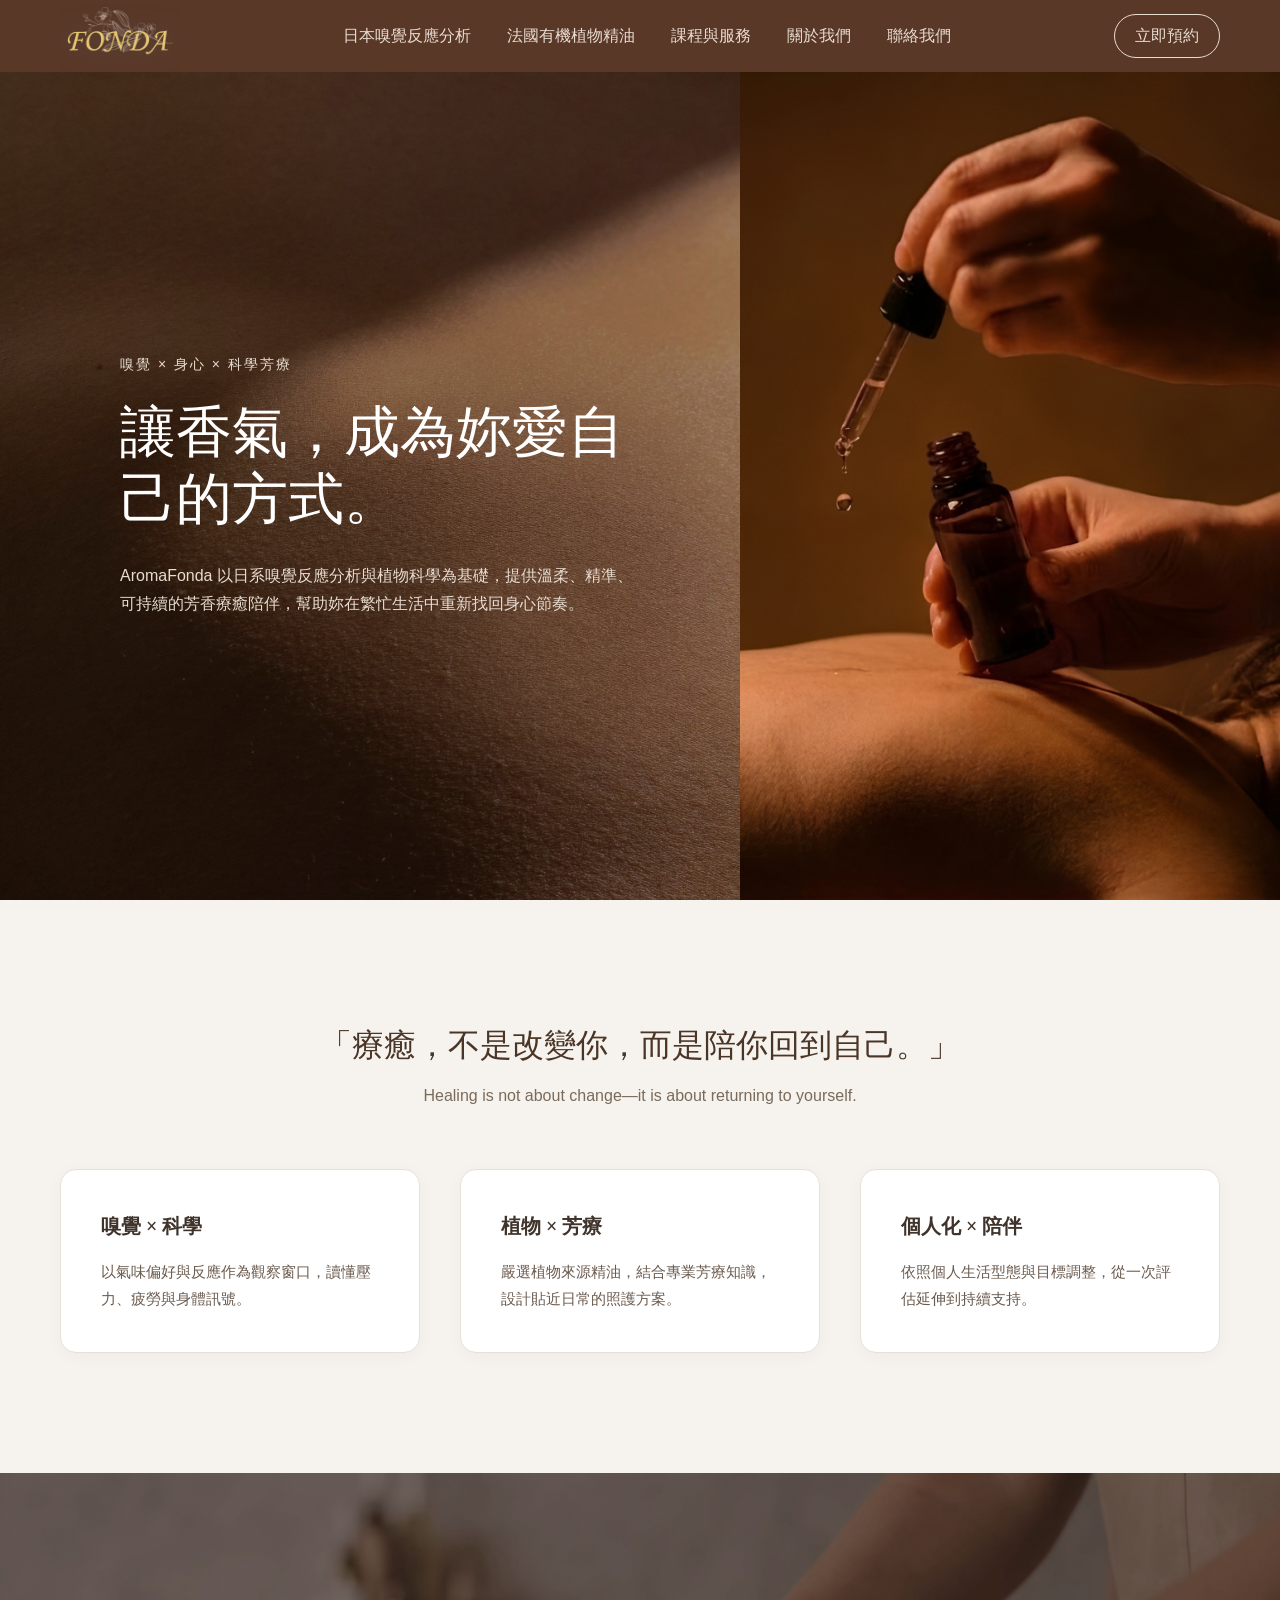
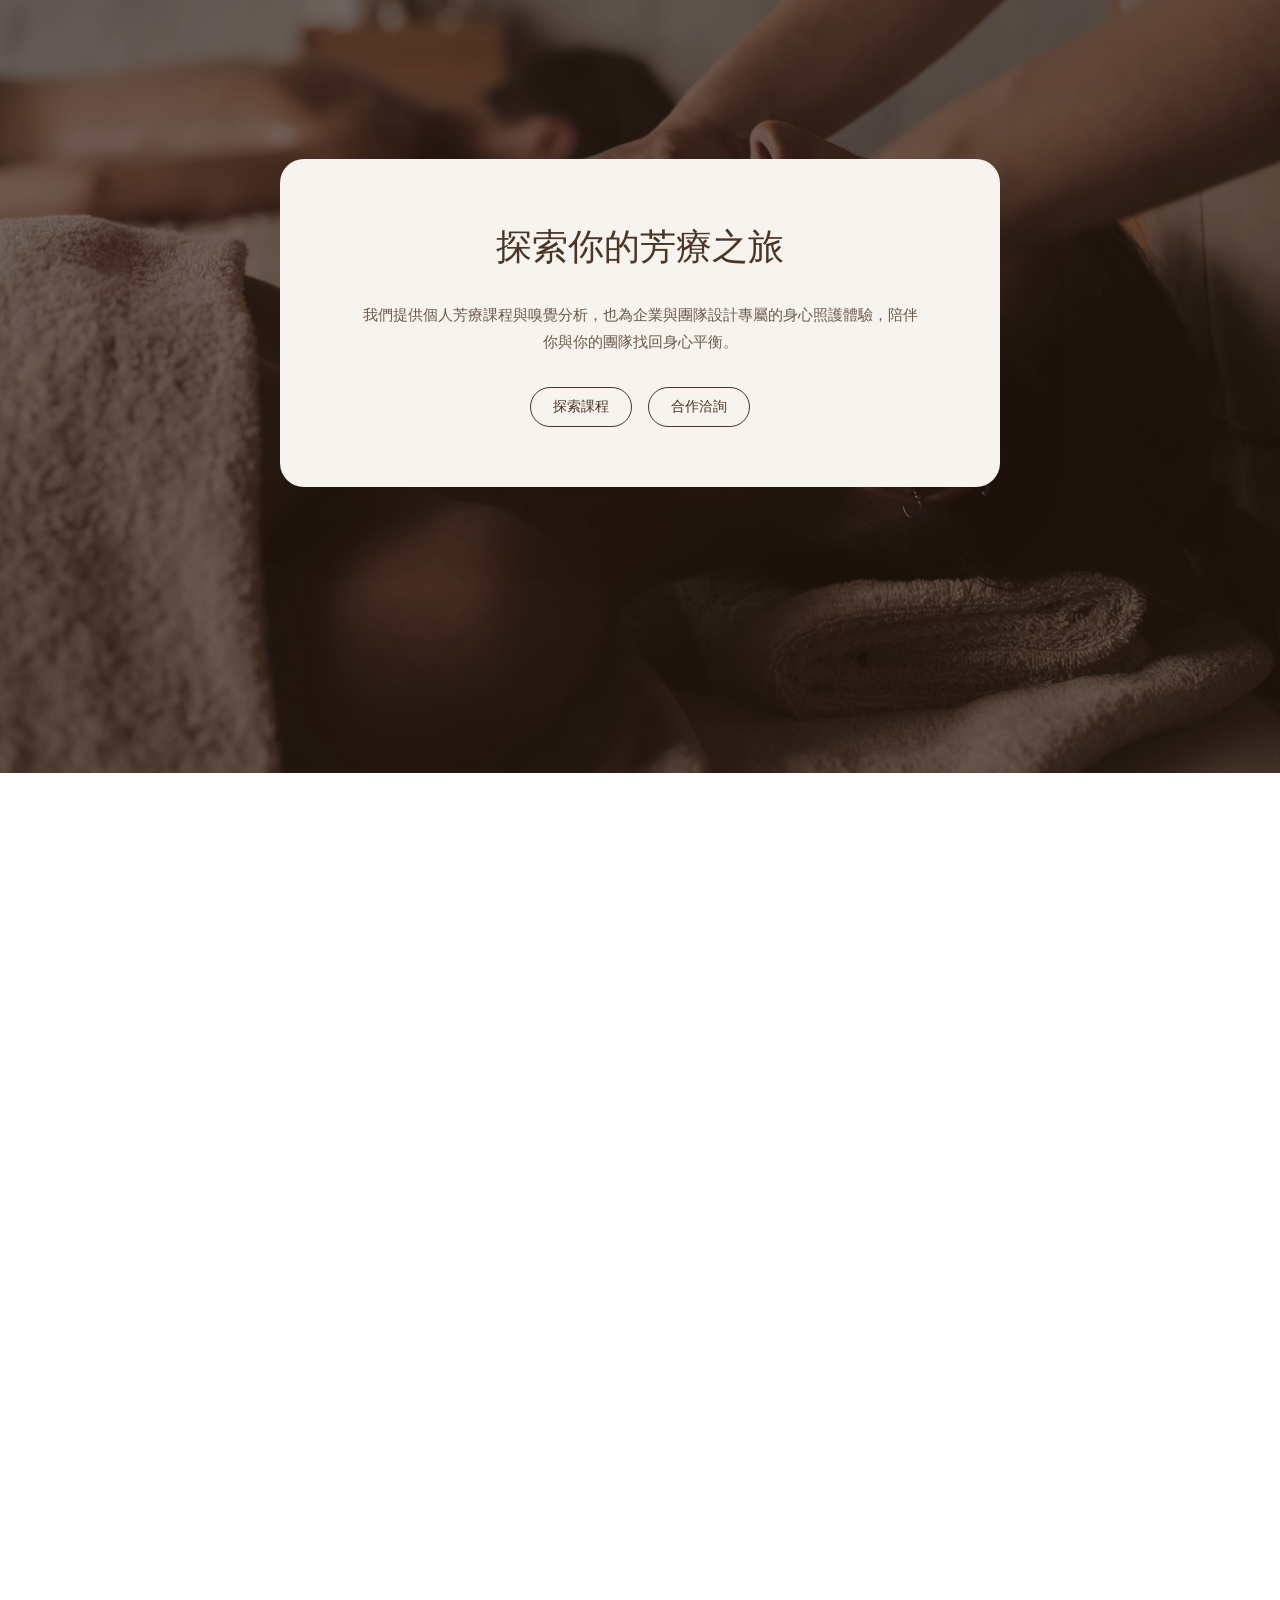
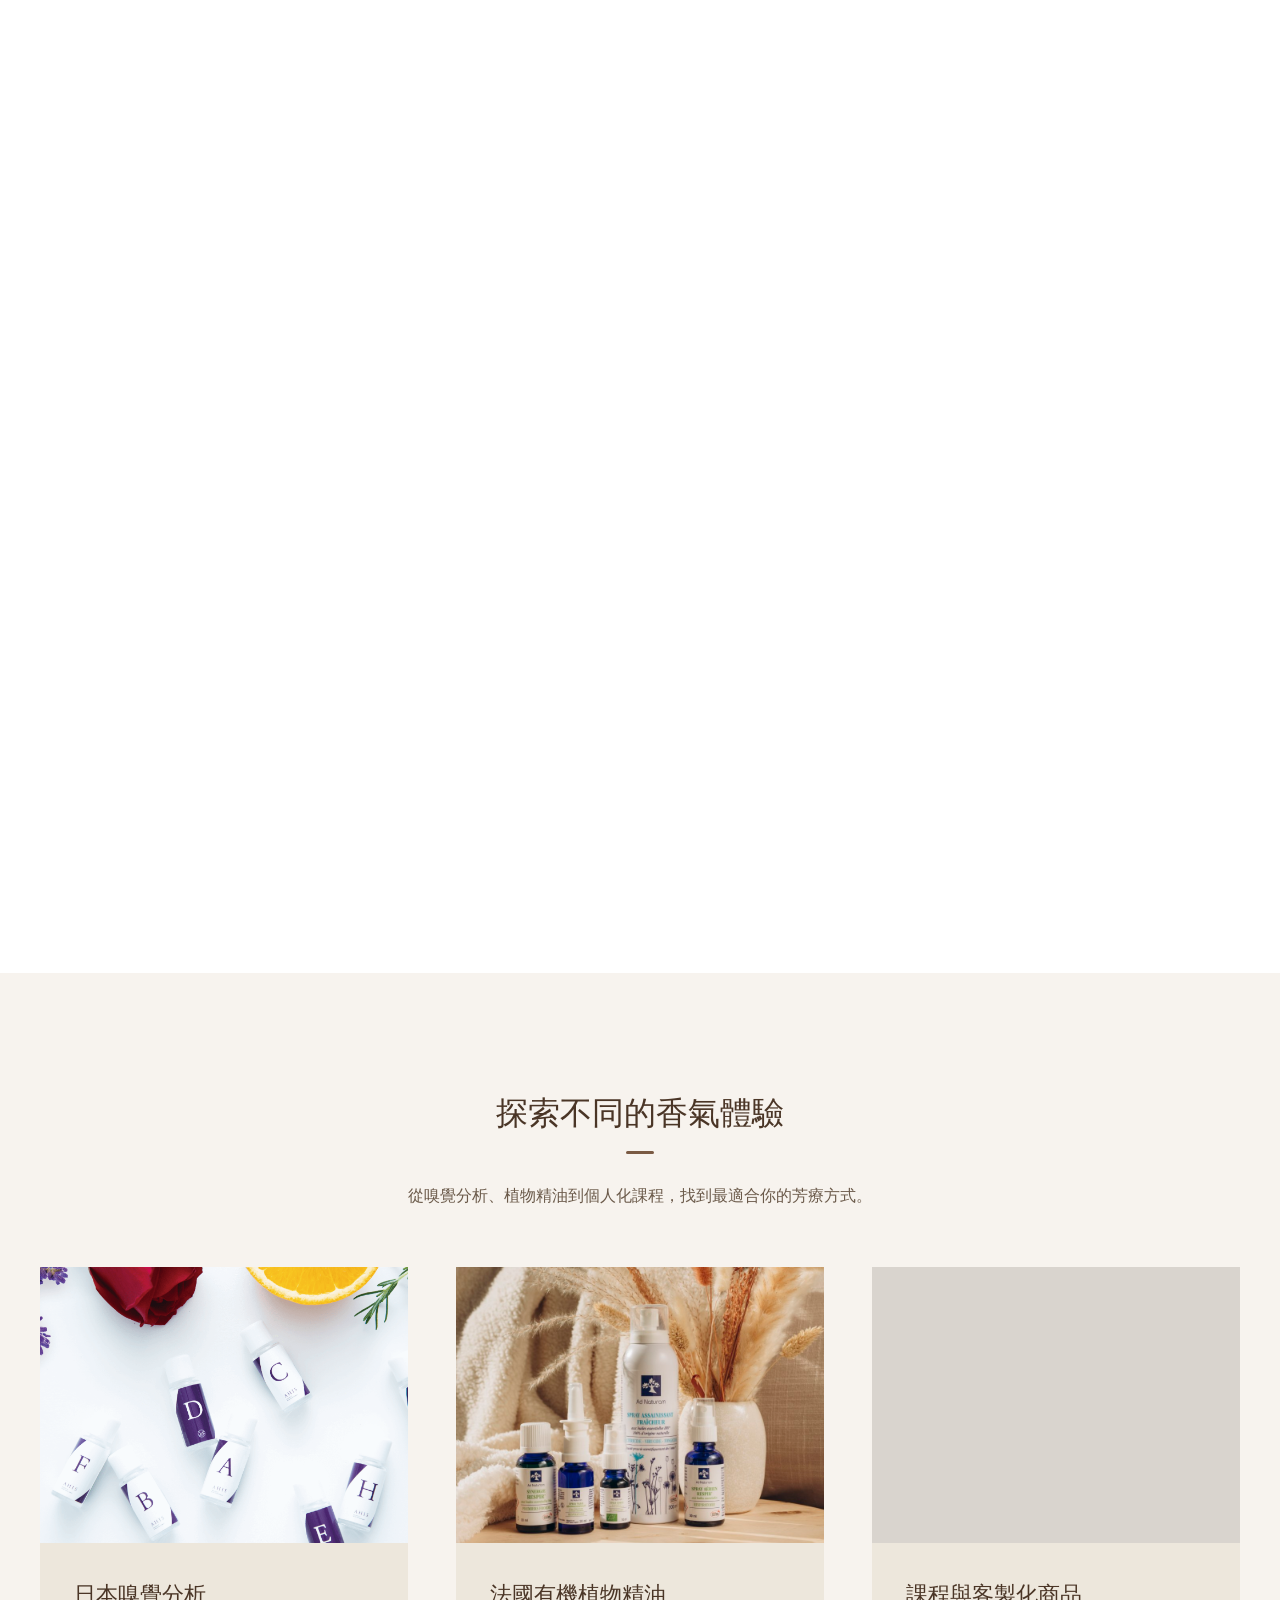
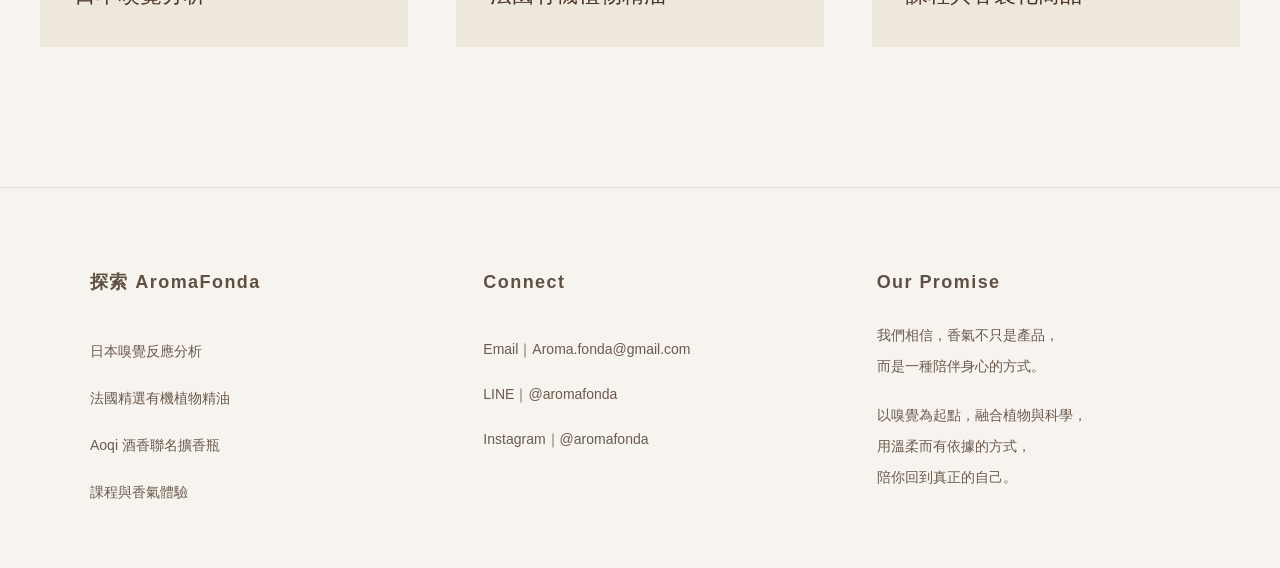
==== commit 8a6d7fce: "Update adnaturam page" ====
--- a/index.html
+++ b/index.html
@@ -9,12 +9,14 @@
   <body>
     <nav class="navbar">
       <div class="nav-container">
-        <div class="logo">AromaFonda</div>
+        <a href="index.html" class="navbar-logo">
+          <img src="images/logo.png" alt="AromaFonda" />
+        </a>
         <ul class="nav-links">
-          <li><a href="/">首頁</a></li>
+          <li><a href="./analysis.html">日本嗅覺反應分析</a></li>
+          <li><a href="./adnaturam.html">法國有機植物精油</a></li>
+          <li><a href="#services">課程與服務</a></li>
           <li><a href="/about.html">關於我們</a></li>
-          <li><a href="./analysis.html">日本嗅覺反應分析</a></li>
-          <li><a href="#services">課程與服務</a></li>
           <li><a href="#contact">聯絡我們</a></li>
         </ul>
         <a href="#contact" class="contact-btn">立即預約</a>
@@ -152,14 +154,22 @@
           <p>從嗅覺分析、植物精油到個人化課程，找到最適合你的芳療方式。</p>
         </div>
         <div class="experiences-cards">
-          <div class="experience-card">
-            <div class="card-image"></div>
-            <div class="card-label">日本嗅覺分析</div>
-          </div>
-          <div class="experience-card">
-            <div class="card-image"></div>
-            <div class="card-label">法國有機植物精油</div>
-          </div>
+          <a href="/analysis.html" class="experience-card-link">
+            <div class="experience-card">
+              <div class="card-image">
+                <img src="/images/jp1.png" alt="日本嗅覺反應分析" />
+              </div>
+              <div class="card-label">日本嗅覺分析</div>
+            </div>
+          </a>
+          <a href="adnaturam.html" class="experience-card-link experience-card-link-adn">
+            <div class="experience-card">
+              <div class="card-image">
+                <img src="images/adn1.jpg" alt="法國有機植物精油" />
+              </div>
+              <div class="card-label">法國有機植物精油</div>
+            </div>
+          </a>
           <div class="experience-card">
             <div class="card-image"></div>
             <div class="card-label">課程與客製化商品</div>
--- a/styles.css
+++ b/styles.css
@@ -44,12 +44,34 @@
     font-size: 24px;
     font-weight: bold;
     color: #E8DCD0;
+    text-decoration: none;
+    cursor: pointer;
+}
+
+.navbar-logo {
+    display: flex;
+    align-items: center;
+    justify-content: center;
+    height: 64px;
+    text-decoration: none;
+}
+
+.navbar-logo img {
+    height: 120px;
+    width: auto;
+    display: block;
+    object-fit: contain;
+}
+
+.navbar img {
+    max-height: none;
 }
 
 .nav-links {
     display: flex;
+    align-items: center;
     list-style: none;
-    gap: 30px;
+    gap: 36px;
 }
 
 .nav-links a {
@@ -91,7 +113,7 @@
 .hero-left {
     flex: 1;
     width: 50%;
-    background: linear-gradient(to right, rgba(0,0,0,0.35), rgba(0,0,0,0)), url('/images/hero1.png');
+    background: linear-gradient(to right, rgba(0,0,0,0.35), rgba(0,0,0,0)), url('/images/hero1.jpg');
     background-size: cover;
     background-position: center;
     background-repeat: no-repeat;
@@ -209,7 +231,7 @@
     position: sticky;
     top: 0;
     height: 100vh;
-    background-image: linear-gradient(rgba(60,40,28,0.35), rgba(60,40,28,0.35)), url("/images/land1.png");
+    background-image: linear-gradient(rgba(60,40,28,0.35), rgba(60,40,28,0.35)), url("/images/land1.jpg");
     background-size: cover;
     background-position: center;
     background-repeat: no-repeat;
@@ -406,6 +428,19 @@
     margin-top: 56px;
 }
 
+.experience-card-link {
+    text-decoration: none;
+    color: inherit;
+    display: block;
+    flex: 1;
+    transition: transform .2s ease, box-shadow .2s ease;
+}
+
+.experience-card-link:hover {
+    cursor: pointer;
+    transform: translateY(-4px);
+}
+
 .experience-card {
     flex: 1;
     display: flex;
@@ -413,10 +448,30 @@
 }
 
 .card-image {
+    position: relative;
     width: 100%;
     height: 0;
     padding-bottom: 75%; /* 4:3 aspect ratio */
     background: #D9D4CE;
+    overflow: hidden;
+}
+
+.experience-card-link img {
+    width: 100%;
+    height: 100%;
+    object-fit: cover;
+    display: block;
+}
+
+.experience-card-link .card-image img {
+    position: absolute;
+    inset: 0;
+    transform: scale(1.42);
+    transform-origin: center;
+}
+
+.experience-card-link-adn .card-image img {
+    transform: scale(1.42) translateY(-30px);
 }
 
 .card-label {
@@ -425,7 +480,7 @@
     min-height: 104px;
     display: flex;
     align-items: center;
-    font-size: 18px;
+    font-size: 22px;
     line-height: 1.5;
     color: #4A3526;
     font-weight: 400;
@@ -797,7 +852,7 @@
 
 /* Analysis Hero */
 .analysis-page {
-    font-family: 'Noto Serif JP', serif;
+    font-family: "Noto Serif JP", "Hiragino Mincho ProN", "Yu Mincho", serif;
     background: #f5f2ec;
     transition: background 0.45s ease;
 }
@@ -813,7 +868,7 @@
 .analysis-page button,
 .analysis-page span,
 .analysis-page li {
-    font-family: 'Noto Serif JP', serif;
+    font-family: "Noto Serif JP", "Hiragino Mincho ProN", "Yu Mincho", serif;
 }
 
 .analysis-intro-image {
@@ -935,16 +990,13 @@
 
 .analysis-page .navbar a,
 .analysis-page .nav-link {
+    font-family: sans-serif;
     color: #E8DCD0;
     transition: color 0.35s ease;
 }
 
-.analysis-page .navbar .logo {
-    color: #E8DCD0;
-    transition: color 0.35s ease;
-}
-
 .analysis-page .navbar .contact-btn {
+    font-family: sans-serif;
     border: 1px solid #E8DCD0;
     color: #E8DCD0;
     background: transparent;
@@ -1919,3 +1971,868 @@
         line-height: 1.8;
     }
 }
+
+/* Ad Naturam Page */
+.adnaturam-page {
+    background: #f7f3ee;
+    color: #4a3526;
+}
+
+.adnaturam-page .contact-section {
+    background: #ffffff;
+    border-top: 1px solid rgba(122, 90, 67, 0.14);
+}
+
+.adnaturam-hero,
+.adnaturam-intro-section,
+.adnaturam-values-section {
+    padding-left: 24px;
+    padding-right: 24px;
+}
+
+.adnaturam-hero {
+    padding-top: 152px;
+    padding-bottom: 96px;
+    background:
+        radial-gradient(circle at top left, rgba(255, 255, 255, 0.82) 0%, rgba(255, 255, 255, 0) 46%),
+        linear-gradient(180deg, #f6f1eb 0%, #f8f4ef 100%);
+    min-height: calc(100vh - 72px);
+    display: flex;
+    align-items: center;
+}
+
+.adnaturam-hero-inner {
+    max-width: 1280px;
+    margin: 0 auto;
+    width: 100%;
+    position: relative;
+    display: flex;
+    align-items: center;
+    justify-content: flex-end;
+    min-height: 640px;
+}
+
+.adnaturam-hero-copy {
+    max-width: 640px;
+    position: absolute;
+    left: 0;
+    top: 50%;
+    transform: translateY(-50%);
+    z-index: 2;
+    background: #efe6d7;
+    padding: 78px 86px 84px;
+}
+
+.adnaturam-eyebrow {
+    margin: 0 0 14px;
+    color: #7a5a43;
+    font-size: 13px;
+    letter-spacing: 0.16em;
+    text-transform: uppercase;
+}
+
+.adnaturam-hero-title,
+.adnaturam-section-title,
+.adn-cta-left h2 {
+    font-family: "Noto Serif JP", "Hiragino Mincho ProN", "Yu Mincho", serif;
+    font-weight: 500;
+    letter-spacing: 0.01em;
+}
+
+.adnaturam-hero-title {
+    margin: 0 0 24px;
+    font-size: clamp(36px, 4.8vw, 56px);
+    line-height: 1.22;
+    color: #433126;
+}
+
+.adnaturam-hero-text,
+.adnaturam-body p,
+.adnaturam-value-card p {
+    font-size: 16px;
+    line-height: 1.95;
+    color: rgba(74, 53, 38, 0.84);
+}
+
+.adnaturam-hero-text {
+    margin: 0;
+    max-width: 560px;
+}
+
+.adnaturam-actions {
+    display: flex;
+    gap: 12px;
+    align-items: center;
+    flex-wrap: wrap;
+    margin-top: 34px;
+}
+
+.adnaturam-actions-centered {
+    justify-content: center;
+}
+
+.adnaturam-btn {
+    display: inline-flex;
+    align-items: center;
+    justify-content: center;
+    min-width: 188px;
+    padding: 11px 24px;
+    border-radius: 999px;
+    border: 1px solid rgba(74, 53, 38, 0.22);
+    text-decoration: none;
+    font-size: 15px;
+    transition: background-color 0.3s ease, color 0.3s ease, border-color 0.3s ease;
+}
+
+.adnaturam-btn-primary {
+    background: #4a3526;
+    color: #f7f3ee;
+    border-color: #4a3526;
+}
+
+.adnaturam-btn-primary:hover {
+    background: #5c4434;
+    border-color: #5c4434;
+    color: #f7f3ee;
+}
+
+.adnaturam-btn-secondary {
+    background: transparent;
+    color: #4a3526;
+}
+
+.adnaturam-btn-secondary:hover {
+    background: rgba(74, 53, 38, 0.06);
+    color: #4a3526;
+}
+
+.adnaturam-hero-media {
+    width: 100%;
+}
+
+.adnaturam-hero-media {
+    width: min(100%, 880px);
+    margin-left: auto;
+    overflow: hidden;
+}
+
+.adnaturam-hero-image {
+    display: block;
+    width: 100%;
+    height: auto;
+    border-radius: 0;
+    border: 1px solid rgba(122, 90, 67, 0.08);
+    transform: scale(1.08) translateX(24px);
+    transform-origin: center;
+}
+
+.adnaturam-placeholder {
+    width: 100%;
+    border-radius: 24px;
+    background:
+        linear-gradient(135deg, rgba(255, 255, 255, 0.68) 0%, rgba(234, 226, 217, 0.88) 100%);
+    border: 1px solid rgba(122, 90, 67, 0.14);
+}
+
+.adnaturam-placeholder-hero {
+    aspect-ratio: 5 / 6;
+}
+
+.adnaturam-placeholder-stack {
+    aspect-ratio: 4 / 3;
+}
+
+.adnaturam-intro-section {
+    padding-top: 8px;
+    padding-bottom: 88px;
+}
+
+.adnaturam-intro-container {
+    max-width: 1120px;
+    margin: 0 auto;
+    padding: 44px 52px;
+    display: grid;
+    grid-template-columns: minmax(0, 1fr) minmax(320px, 414px);
+    gap: 64px;
+    align-items: start;
+    background: rgba(255, 255, 255, 0.68);
+    border: 1px solid rgba(122, 90, 67, 0.1);
+}
+
+.adnaturam-section-title {
+    margin: 0 0 22px;
+    font-size: clamp(30px, 3.6vw, 42px);
+    line-height: 1.28;
+    color: #433126;
+}
+
+.adnaturam-body p {
+    margin: 0 0 18px;
+}
+
+.adnaturam-body p:last-child {
+    margin-bottom: 0;
+}
+
+.adnaturam-intro-left .adnaturam-body p {
+    margin-bottom: 28px;
+}
+
+.adnaturam-intro-right {
+    display: flex;
+    flex-direction: column;
+    gap: 18px;
+}
+
+.adnaturam-intro-image {
+    display: block;
+    width: 100%;
+    height: auto;
+    border-radius: 18px;
+    border: 1px solid rgba(122, 90, 67, 0.1);
+}
+
+.adn-values-section {
+    padding: 0 24px 104px;
+    background: transparent;
+}
+
+.adn-values-section .adnaturam-values-container {
+    max-width: 1200px;
+    margin: 0 auto;
+    padding: 62px 44px 68px;
+}
+
+.adn-values-subtitle {
+    margin: 0 0 10px;
+    font-size: 12px;
+    letter-spacing: 0.22em;
+    text-transform: uppercase;
+    color: #7a5a43;
+}
+
+.adn-values-title {
+    margin: 0;
+    font-family: "Noto Serif JP", "Hiragino Mincho ProN", "Yu Mincho", serif;
+    font-size: clamp(30px, 3.6vw, 42px);
+    line-height: 1.28;
+    font-weight: 500;
+    color: #433126;
+}
+
+.adn-values-grid {
+    display: grid;
+    grid-template-columns: repeat(4, minmax(0, 1fr));
+    gap: 34px;
+    margin-top: 80px;
+}
+
+.adn-values-item {
+    text-align: center;
+    color: #433126;
+}
+
+.adn-values-icon {
+    width: 88px;
+    height: 88px;
+    margin: 0 auto 22px;
+    display: flex;
+    align-items: center;
+    justify-content: center;
+}
+
+.adn-values-icon img {
+    width: 72px;
+    height: 72px;
+    object-fit: contain;
+    display: block;
+}
+
+.adn-values-eyebrow {
+    margin: 0 0 10px;
+    font-size: 11px;
+    letter-spacing: 0.18em;
+    text-transform: uppercase;
+    color: #7a5a43;
+}
+
+.adn-values-heading {
+    margin: 0 0 14px;
+    font-family: "Noto Serif JP", "Hiragino Mincho ProN", "Yu Mincho", serif;
+    font-size: 22px;
+    line-height: 1.4;
+    font-weight: 500;
+    color: #433126;
+}
+
+.adn-values-text {
+    margin: 0;
+    font-size: 15px;
+    line-height: 1.9;
+    color: rgba(74, 53, 38, 0.82);
+}
+
+.adn-message-section {
+    padding: 120px 0 104px;
+    background: transparent;
+}
+
+.adn-message-stage {
+    position: relative;
+    max-width: 1240px;
+    margin: 0 auto;
+    min-height: 980px;
+    padding: 0 40px;
+}
+
+.adn-message-photo {
+    position: absolute;
+    top: 0;
+    right: 40px;
+    width: min(60%, 760px);
+    height: auto;
+    z-index: 1;
+}
+
+.adn-message-eyebrow {
+    margin: 0 0 14px;
+    font-size: 12px;
+    letter-spacing: 0.22em;
+    text-transform: uppercase;
+    color: #7a5a43;
+}
+
+.adn-message-card {
+    position: absolute;
+    left: 40px;
+    top: 68px;
+    width: min(45%, 560px);
+    z-index: 2;
+    background: #f3ede5;
+    padding: 52px 52px 46px;
+}
+
+.adn-message-copy {
+    color: #433126;
+}
+
+.adn-message-title {
+    margin: 0 0 12px;
+    font-family: "Noto Serif JP", "Hiragino Mincho ProN", "Yu Mincho", serif;
+    font-size: clamp(24px, 2.8vw, 32px);
+    line-height: 1.28;
+    font-weight: 500;
+    letter-spacing: 0.01em;
+    color: #433126;
+    white-space: nowrap;
+}
+
+.adn-message-subtitle {
+    margin: 0 0 26px;
+    font-size: 16px;
+    line-height: 1.8;
+    color: rgba(74, 53, 38, 0.72);
+}
+
+.adn-message-text p {
+    margin: 0 0 20px;
+    font-size: 16px;
+    line-height: 1.95;
+    color: rgba(74, 53, 38, 0.84);
+}
+
+.adn-message-text p:last-child {
+    margin-bottom: 0;
+}
+
+.adn-message-founder {
+    margin-top: 34px;
+    padding-top: 22px;
+    border-top: 1px solid rgba(122, 90, 67, 0.18);
+    display: flex;
+    flex-direction: column;
+    gap: 4px;
+}
+
+.adn-message-founder strong {
+    font-family: "Noto Serif JP", "Hiragino Mincho ProN", "Yu Mincho", serif;
+    font-size: 20px;
+    line-height: 1.4;
+    font-weight: 500;
+    color: #433126;
+}
+
+.adn-message-founder span {
+    font-size: 14px;
+    line-height: 1.7;
+    color: rgba(74, 53, 38, 0.72);
+}
+
+.adn-message-image {
+    display: block;
+    width: 100%;
+    height: auto;
+    object-fit: contain;
+    border-radius: 0;
+    border: 1px solid rgba(122, 90, 67, 0.08);
+}
+
+.section-divider {
+    width: 100%;
+    max-width: 1100px;
+    height: 1px;
+    margin: 80px auto 60px auto;
+    background: linear-gradient(
+        to right,
+        transparent,
+        rgba(107, 74, 54, 0.18),
+        transparent
+    );
+}
+
+.adn-relationship,
+.locator-collaboration,
+.adn-collaboration,
+.collaboration-section {
+    padding: 60px 20px 40px;
+    margin-bottom: 0;
+    background: transparent;
+}
+
+.adn-relationship-container {
+    max-width: 1120px;
+    margin: 0 auto;
+    text-align: center;
+}
+
+.adn-relationship-eyebrow {
+    margin: 0 0 0px;
+    font-size: 12px;
+    letter-spacing: 0.22em;
+    text-transform: uppercase;
+    color: #7a5a43;
+}
+
+.adn-collab-text {
+    max-width: 820px;
+    margin: 12px auto 24px;
+    text-align: center;
+    font-size: 18px;
+    line-height: 1.9;
+    color: #6b5a4f;
+}
+
+.adn-venn {
+    max-width: 900px;
+    margin: 10px auto 0;
+    overflow: hidden;
+    position: relative;
+}
+
+.adn-venn img {
+    width: 100%;
+    display: block;
+    margin: -140px auto 0;
+    max-width: 900px;
+}
+
+.adn-relationship-image {
+    display: block;
+    width: 100%;
+    max-width: 900px;
+    height: auto;
+    margin: 0 auto;
+}
+
+.adnaturam-values-container {
+    max-width: 1200px;
+    margin: 0 auto;
+}
+
+.adnaturam-section-header {
+    margin-bottom: 34px;
+    text-align: center;
+}
+
+.adnaturam-values-grid {
+    display: grid;
+    gap: 24px;
+}
+
+.adn-cta-split {
+    margin: 30px auto 80px;
+    padding: 0 20px;
+    background: transparent;
+    color: inherit;
+}
+
+.adn-cta-box,
+.adn-cta-card {
+    display: grid;
+    grid-template-columns: 7fr 3fr;
+    align-items: stretch;
+    max-width: 1000px;
+    background: #6b4a36;
+    color: #f6f1eb;
+    border-radius: 24px;
+    overflow: hidden;
+    margin: 0 auto;
+    box-shadow: 0 18px 40px rgba(0, 0, 0, 0.08);
+}
+
+.adn-cta-grid {
+    grid-template-columns: 70% 30%;
+    align-items: stretch;
+    gap: 0;
+}
+
+.adn-cta-left {
+    padding: 48px 0 48px 56px;
+}
+
+.adn-cta-box h2,
+.adn-cta-card h2,
+.adn-cta-left h2 {
+    font-family: "Noto Serif JP", "Hiragino Mincho ProN", "Yu Mincho", serif;
+    font-size: 32px;
+    margin-bottom: 12px;
+    line-height: 1.3;
+    color: #ffffff;
+    font-weight: 500;
+}
+
+.adn-cta-box p,
+.adn-cta-card p,
+.adn-cta-left p {
+    font-size: 16px;
+    line-height: 1.7;
+    color: rgba(255, 255, 255, 0.85);
+    margin-bottom: 22px;
+    max-width: 420px;
+}
+
+.adn-cta-buttons {
+    display: flex;
+    gap: 12px;
+}
+
+.adn-cta-right,
+.adn-cta-image {
+    height: 100%;
+    margin: 0;
+    padding: 0;
+}
+
+.adn-cta-right img,
+.adn-cta-image img {
+    width: 100%;
+    height: 100%;
+    object-fit: cover;
+    display: block;
+    border-radius: 0 24px 24px 0;
+}
+
+.adn-cta-split .cta-primary {
+    background: #ffffff;
+    color: #6b4a36;
+    border: none;
+    padding: 14px 26px;
+    border-radius: 999px;
+    text-decoration: none;
+}
+
+.adn-cta-split .cta-primary:hover {
+    background: #f3ece6;
+}
+
+.adn-cta-split .cta-secondary {
+    background: transparent;
+    color: #ffffff;
+    border: 1px solid rgba(255, 255, 255, 0.5);
+    padding: 14px 26px;
+    border-radius: 999px;
+    text-decoration: none;
+}
+
+.adn-cta-split .cta-secondary:hover {
+    background: rgba(255, 255, 255, 0.08);
+}
+
+.cta-primary {
+    background: #5b3a29;
+    color: white;
+    padding: 14px 26px;
+    border-radius: 999px;
+    text-decoration: none;
+}
+
+.cta-secondary {
+    border: 1px solid #5b3a29;
+    color: #5b3a29;
+    padding: 14px 26px;
+    border-radius: 999px;
+    text-decoration: none;
+}
+
+@media (max-width: 1100px) {
+    .adnaturam-intro-container {
+        grid-template-columns: 1fr;
+    }
+
+    .adnaturam-hero-inner {
+        min-height: 0;
+        display: grid;
+        grid-template-columns: 1fr;
+        gap: 28px;
+        justify-content: stretch;
+    }
+
+    .adnaturam-hero-copy {
+        position: relative;
+        left: auto;
+        top: auto;
+        transform: none;
+        max-width: none;
+        padding: 48px 42px 52px;
+        order: 1;
+    }
+
+    .adnaturam-hero-media {
+        order: 2;
+        max-width: 760px;
+        margin: 0 auto;
+    }
+
+    .adnaturam-hero-image {
+        width: 100%;
+    }
+
+    .adnaturam-intro-container {
+        gap: 36px;
+        padding: 38px 34px;
+    }
+
+    .adnaturam-intro-right {
+        max-width: 420px;
+    }
+
+    .adn-values-grid {
+        grid-template-columns: repeat(2, minmax(0, 1fr));
+    }
+
+    .adn-message-stage {
+        min-height: auto;
+        padding: 0 24px;
+    }
+
+    .adn-message-photo,
+    .adn-message-card {
+        position: static;
+        width: 100%;
+        height: auto;
+    }
+
+    .adn-message-card {
+        background: transparent;
+        padding: 0;
+        margin-bottom: 32px;
+    }
+
+    .adn-cta-box {
+        grid-template-columns: 1fr;
+    }
+
+    .adn-cta-left {
+        padding: 40px 28px;
+    }
+
+    .adn-cta-right {
+        height: 260px;
+    }
+
+    .adn-cta-buttons {
+        flex-direction: column;
+        align-items: flex-start;
+    }
+
+    .adnaturam-values-grid {
+        grid-template-columns: repeat(2, minmax(0, 1fr));
+    }
+
+    .adn-relationship,
+    .locator-collaboration,
+    .adn-collaboration,
+    .collaboration-section {
+        padding: 56px 24px 40px;
+    }
+}
+
+@media (max-width: 768px) {
+    .adnaturam-hero,
+    .adnaturam-intro-section,
+    .adnaturam-values-section {
+        padding-left: 16px;
+        padding-right: 16px;
+    }
+
+    .adnaturam-hero {
+        padding-top: 136px;
+        padding-bottom: 64px;
+        min-height: auto;
+    }
+
+    .adn-values-section {
+        padding: 0 16px 64px;
+    }
+
+    .adn-values-section .adnaturam-values-container {
+        padding: 40px 22px 44px;
+    }
+
+    .adn-values-grid {
+        grid-template-columns: 1fr;
+        gap: 28px;
+    }
+
+    .adn-values-title {
+        font-size: 28px;
+    }
+
+    .adn-values-heading {
+        font-size: 20px;
+    }
+
+    .adn-values-text {
+        font-size: 15px;
+        line-height: 1.9;
+    }
+
+    .adn-message-section {
+        padding: 72px 0 64px;
+    }
+
+    .adn-relationship,
+    .locator-collaboration,
+    .adn-collaboration,
+    .collaboration-section {
+        padding: 56px 16px 36px;
+    }
+
+    .adn-relationship-image {
+        width: 86%;
+    }
+
+    .adnaturam-hero-inner {
+        gap: 20px;
+    }
+
+    .adnaturam-hero-copy {
+        padding: 34px 24px 38px;
+    }
+
+    .adnaturam-hero-title {
+        font-size: 34px;
+        line-height: 1.24;
+    }
+
+    .adnaturam-hero-text,
+    .adnaturam-body p,
+    .adn-message-text p {
+        font-size: 15px;
+        line-height: 1.9;
+    }
+
+    .adn-collab-text {
+        max-width: 92%;
+        font-size: 16px;
+        line-height: 1.8;
+        margin: 20px auto 32px;
+    }
+
+    .adn-relationship,
+    .locator-collaboration,
+    .adn-collaboration,
+    .collaboration-section {
+        padding: 48px 16px 32px;
+    }
+
+    .adn-venn {
+        margin-top: 10px;
+    }
+
+    .adn-message-title {
+        font-size: 30px;
+        line-height: 1.32;
+        white-space: normal;
+    }
+
+    .adn-message-subtitle {
+        margin-bottom: 22px;
+        font-size: 15px;
+    }
+
+    .adn-message-founder {
+        margin-top: 28px;
+        padding-top: 18px;
+    }
+
+    .adn-message-founder strong {
+        font-size: 18px;
+    }
+
+    .adn-message-image {
+        aspect-ratio: 4 / 5;
+        height: auto;
+    }
+
+    .adn-venn img,
+    .adn-relationship-image {
+        width: 90%;
+    }
+
+    .adn-cta-left h2 {
+        font-size: 30px;
+    }
+
+    .adn-cta-left p {
+        font-size: 16px;
+    }
+
+    .cta-primary,
+    .cta-secondary {
+        width: 100%;
+        text-align: center;
+    }
+
+    .adnaturam-hero-image {
+        border-radius: 0;
+    }
+
+    .adnaturam-intro-section {
+        padding-bottom: 64px;
+    }
+
+    .adnaturam-intro-container {
+        padding: 30px 22px;
+        gap: 28px;
+    }
+
+    .adnaturam-section-title {
+        font-size: 28px;
+        margin-bottom: 18px;
+    }
+
+    .adnaturam-product-grid,
+    .adnaturam-values-grid {
+        grid-template-columns: 1fr;
+    }
+
+    .adnaturam-value-card {
+        padding: 24px 20px 26px;
+    }
+
+    .adn-cta-split {
+        margin: 24px auto 72px;
+        padding: 0 16px;
+    }
+}
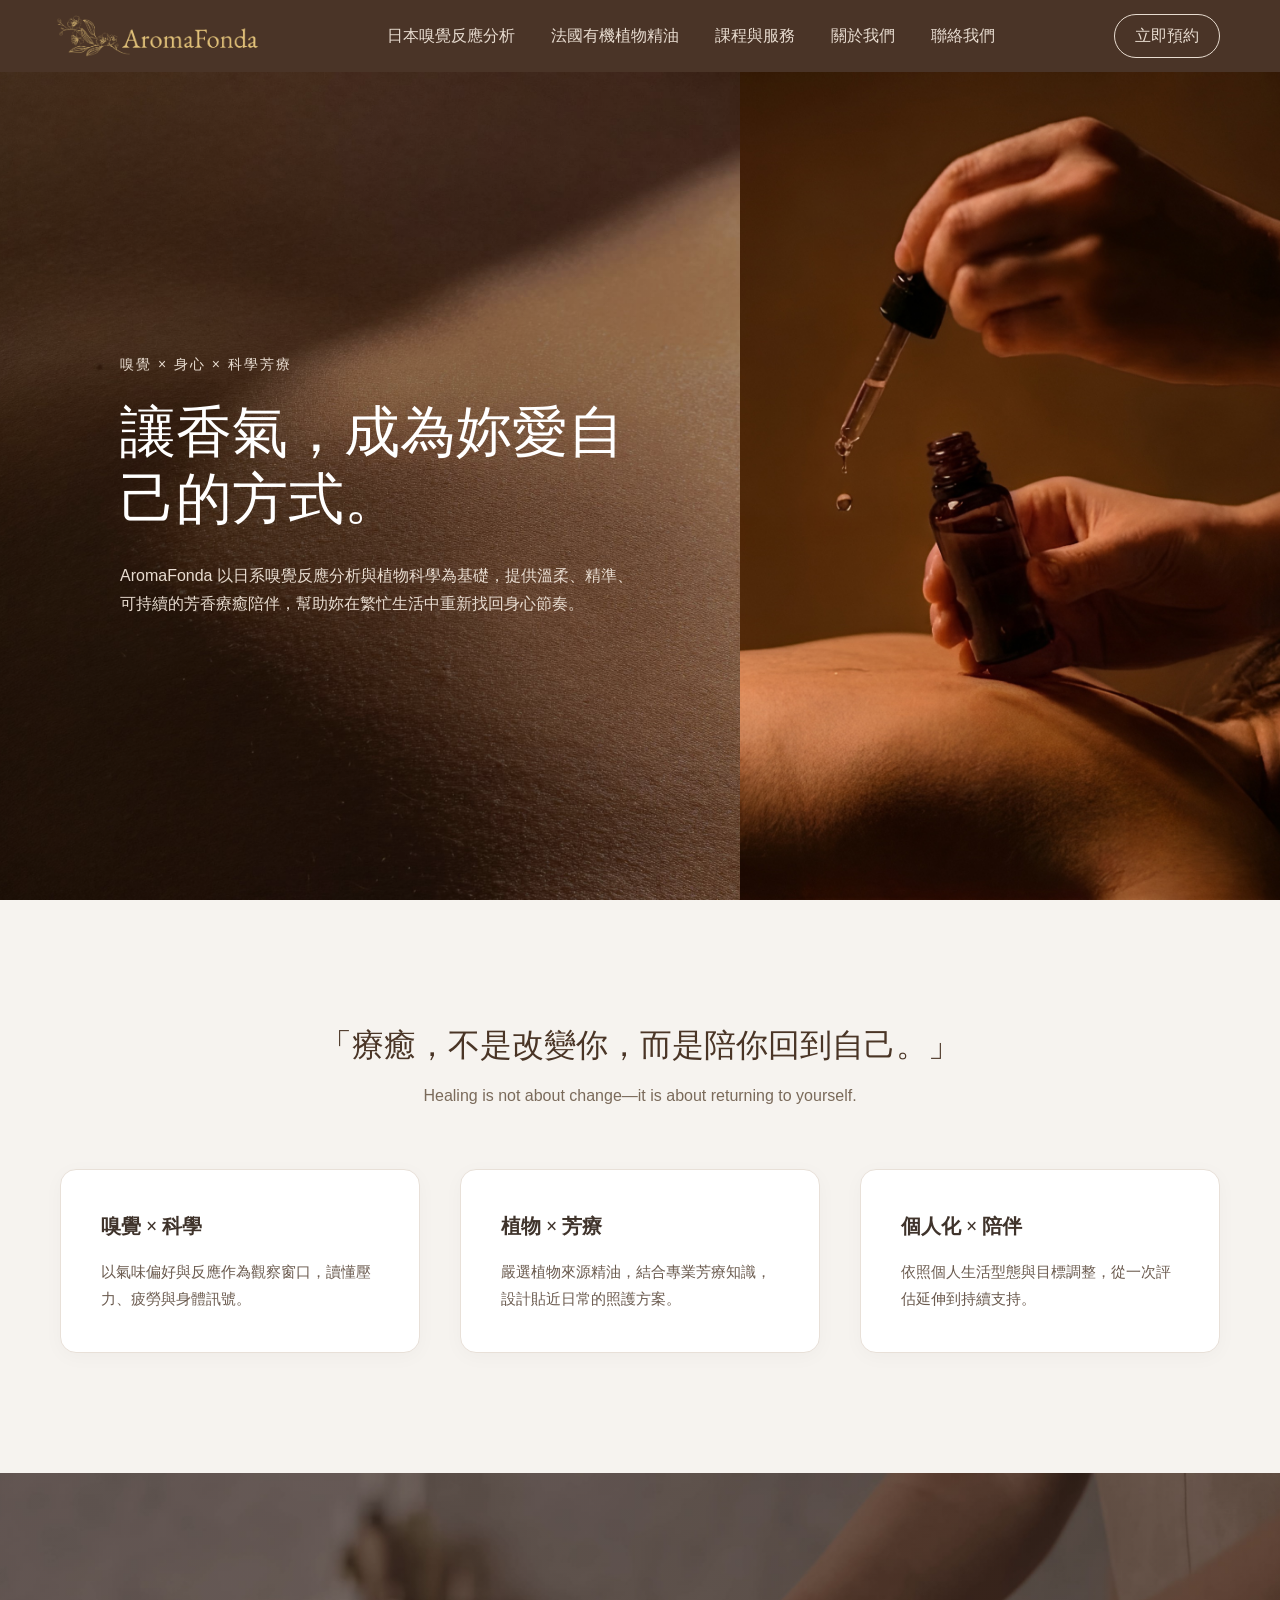
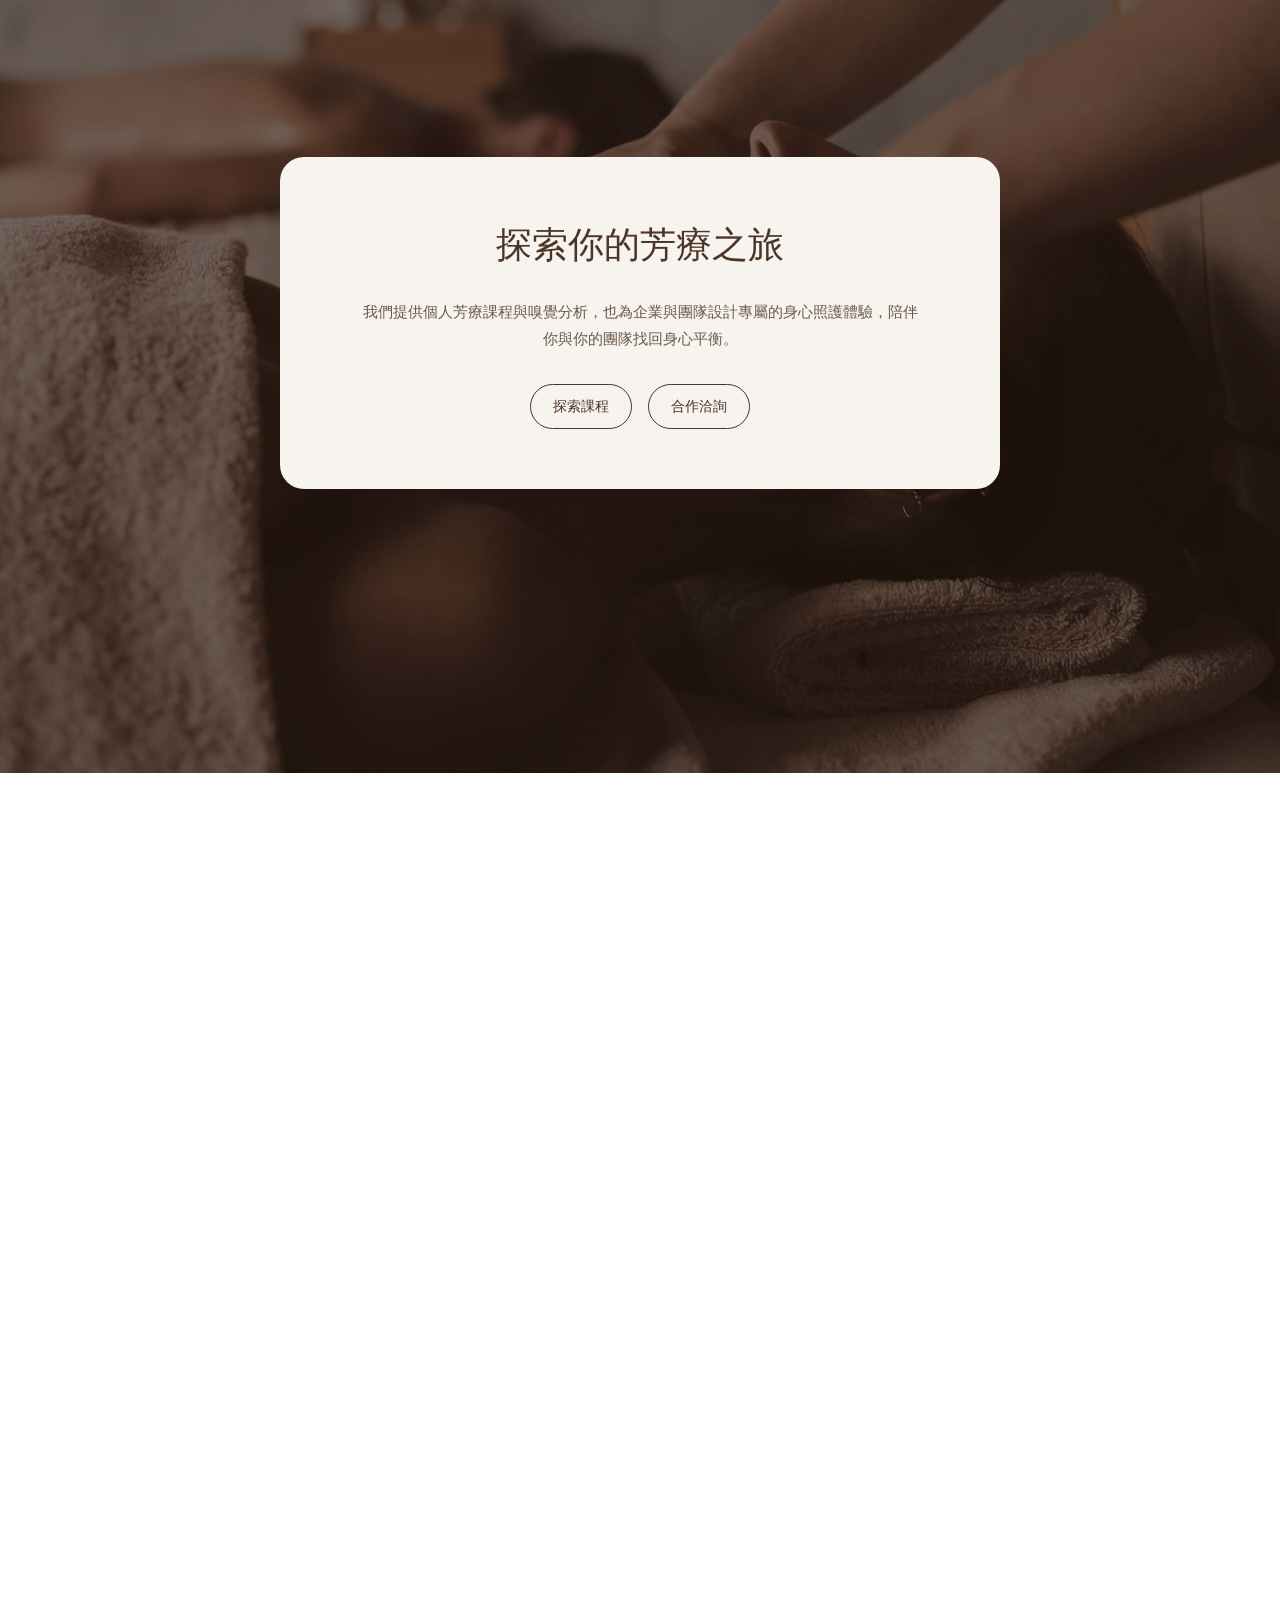
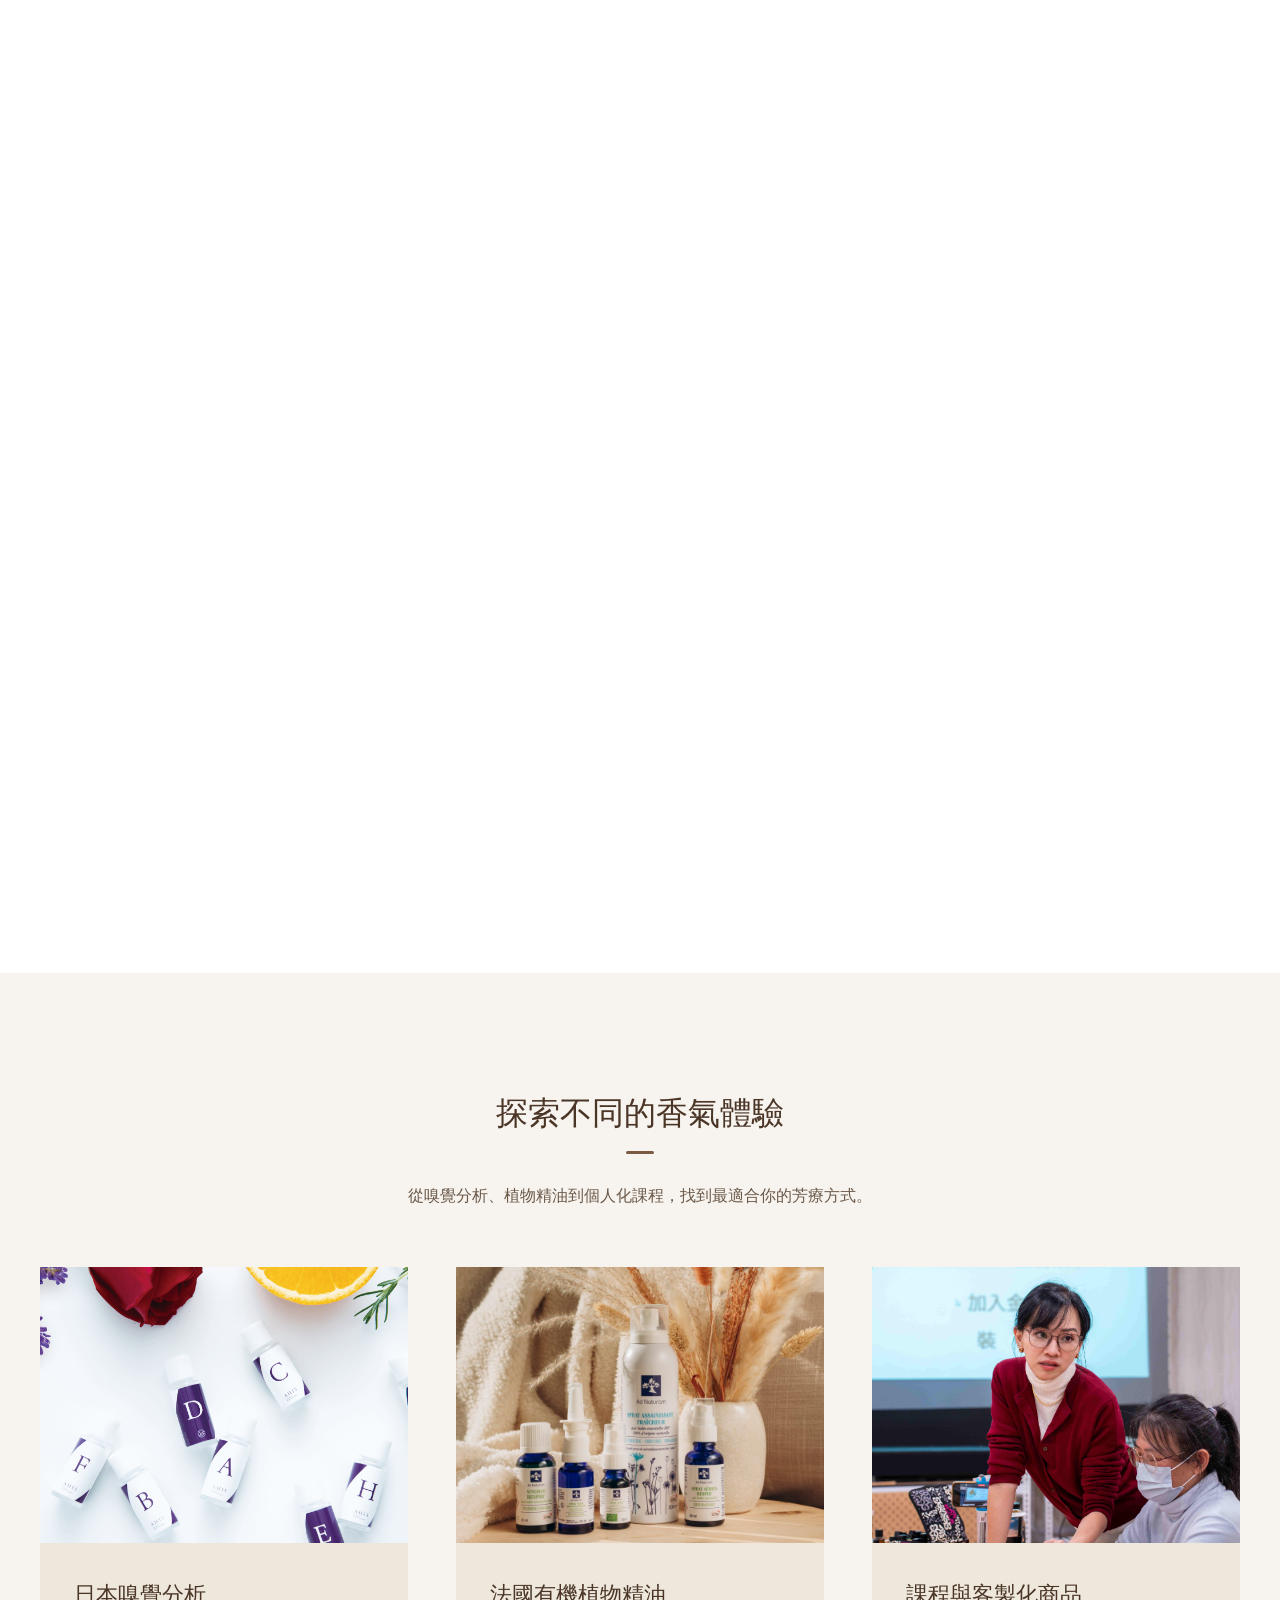
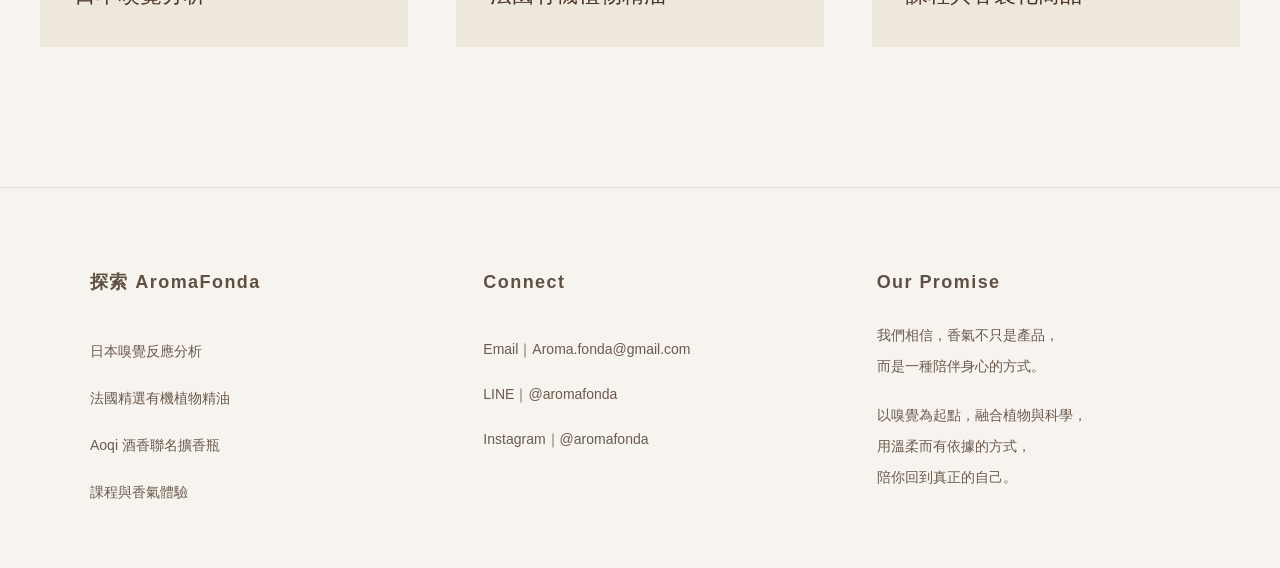
==== commit ff3807d0: "Update Ad Naturam and service page layouts" ====
--- a/index.html
+++ b/index.html
@@ -10,12 +10,24 @@
     <nav class="navbar">
       <div class="nav-container">
         <a href="index.html" class="navbar-logo">
-          <img src="images/logo.png" alt="AromaFonda" />
+          <span class="navbar-logo-stack">
+            <img
+              class="navbar-logo-default"
+              src="images/logo.png"
+              alt="AromaFonda"
+            />
+            <img
+              class="navbar-logo-hover"
+              src="images/logo3.png"
+              alt=""
+              aria-hidden="true"
+            />
+          </span>
         </a>
         <ul class="nav-links">
           <li><a href="./analysis.html">日本嗅覺反應分析</a></li>
           <li><a href="./adnaturam.html">法國有機植物精油</a></li>
-          <li><a href="#services">課程與服務</a></li>
+          <li><a href="./service.html">課程與服務</a></li>
           <li><a href="/about.html">關於我們</a></li>
           <li><a href="#contact">聯絡我們</a></li>
         </ul>
@@ -66,7 +78,7 @@
               我們提供個人芳療課程與嗅覺分析，也為企業與團隊設計專屬的身心照護體驗，陪伴你與你的團隊找回身心平衡。
             </p>
             <div class="cta-actions">
-              <button type="button">探索課程</button>
+              <a href="service.html">探索課程</a>
               <button type="button">合作洽詢</button>
             </div>
           </div>
@@ -162,7 +174,10 @@
               <div class="card-label">日本嗅覺分析</div>
             </div>
           </a>
-          <a href="adnaturam.html" class="experience-card-link experience-card-link-adn">
+          <a
+            href="adnaturam.html"
+            class="experience-card-link experience-card-link-adn"
+          >
             <div class="experience-card">
               <div class="card-image">
                 <img src="images/adn1.jpg" alt="法國有機植物精油" />
@@ -170,10 +185,14 @@
               <div class="card-label">法國有機植物精油</div>
             </div>
           </a>
-          <div class="experience-card">
-            <div class="card-image"></div>
-            <div class="card-label">課程與客製化商品</div>
-          </div>
+          <a href="service.html" class="experience-card-link">
+            <div class="experience-card">
+              <div class="card-image">
+                <img src="images/s6.jpg" alt="課程與客製化商品" />
+              </div>
+              <div class="card-label">課程與客製化商品</div>
+            </div>
+          </a>
         </div>
       </div>
     </section>
--- a/styles.css
+++ b/styles.css
@@ -25,7 +25,7 @@
     left: 0;
     width: 100%;
     height: 72px;
-    background-color: #5A3828;
+    background-color: #4A3427;
     z-index: 1000;
 }
 
@@ -52,15 +52,44 @@
     display: flex;
     align-items: center;
     justify-content: center;
-    height: 64px;
+    height: clamp(44px, 6vw, 56px);
+    margin-left: clamp(-12px, -1.6vw, -28px);
     text-decoration: none;
 }
 
+.navbar-logo-stack {
+    position: relative;
+    display: block;
+    height: clamp(32px, 4.5vw, 42px);
+    width: min(32vw, 220px);
+}
+
 .navbar-logo img {
-    height: 120px;
-    width: auto;
+    position: absolute;
+    inset: 0;
+    height: clamp(32px, 4.5vw, 42px);
+    max-width: min(32vw, 220px);
+    width: 100%;
     display: block;
     object-fit: contain;
+}
+
+.navbar-logo-default {
+    opacity: 1;
+}
+
+.navbar-logo-hover {
+    opacity: 0;
+}
+
+.navbar-logo:hover .navbar-logo-default,
+.navbar-logo:focus-visible .navbar-logo-default {
+    opacity: 0;
+}
+
+.navbar-logo:hover .navbar-logo-hover,
+.navbar-logo:focus-visible .navbar-logo-hover {
+    opacity: 1;
 }
 
 .navbar img {
@@ -75,17 +104,37 @@
 }
 
 .nav-links a {
+    position: relative;
     color: #E8DCD0;
     text-decoration: none;
     font-size: 16px;
     transition: color 0.3s;
 }
 
+.nav-links a::after {
+    content: "";
+    position: absolute;
+    left: 0;
+    bottom: -6px;
+    width: 100%;
+    height: 1px;
+    background: currentColor;
+    transform: scaleX(0);
+    transform-origin: center;
+    transition: transform 0.22s ease;
+}
+
 .nav-links a:hover {
     color: #fff;
 }
 
+.nav-links a:hover::after,
+.nav-links a:focus-visible::after {
+    transform: scaleX(1);
+}
+
 .contact-btn {
+    position: relative;
     display: inline-block;
     background: transparent;
     border: 1px solid #E8DCD0;
@@ -98,9 +147,27 @@
     text-decoration: none;
 }
 
+.contact-btn::after {
+    content: "";
+    position: absolute;
+    left: 20px;
+    right: 20px;
+    bottom: 7px;
+    height: 1px;
+    background: currentColor;
+    transform: scaleX(0);
+    transform-origin: center;
+    transition: transform 0.22s ease;
+}
+
 .contact-btn:hover {
     background-color: #E8DCD0;
     color: #5A3828;
+}
+
+.contact-btn:hover::after,
+.contact-btn:focus-visible::after {
+    transform: scaleX(1);
 }
 
 /* Hero Section */
@@ -262,6 +329,7 @@
     opacity: 0;
     transform: translateY(120px);
     z-index: 2;
+    pointer-events: none;
 }
 
 .cta-card {
@@ -296,7 +364,8 @@
     gap: 16px;
 }
 
-.cta-actions button {
+.cta-actions button,
+.cta-actions a {
     padding: 10px 22px;
     border-radius: 999px;
     border: 1px solid #4A3526;
@@ -304,10 +373,15 @@
     color: #4A3526;
     font-size: 14px;
     cursor: pointer;
+    text-decoration: none;
+    display: inline-flex;
+    align-items: center;
+    justify-content: center;
     transition: background 0.25s ease, color 0.25s ease;
 }
 
-.cta-actions button:hover {
+.cta-actions button:hover,
+.cta-actions a:hover {
     background: #4A3526;
     color: #ffffff;
 }
@@ -457,6 +531,15 @@
 }
 
 .experience-card-link img {
+    width: 100%;
+    height: 100%;
+    object-fit: cover;
+    display: block;
+}
+
+.experience-card .card-image img {
+    position: absolute;
+    inset: 0;
     width: 100%;
     height: 100%;
     object-fit: cover;
@@ -574,7 +657,10 @@
 .about-intro {
     width: 100%;
     background: #F7F3EE;
-    padding: 110px 0 100px 0;
+    min-height: calc(100vh - 72px);
+    padding: 79px 0 52px 0;
+    display: flex;
+    align-items: center;
     text-align: center;
     border-bottom: 1px solid #8A6E5A;
 }
@@ -725,7 +811,8 @@
 /* Responsive for About Page */
 @media (max-width: 768px) {
     .about-intro {
-        padding: 80px 0 60px 0;
+        min-height: auto;
+        padding: 66px 0 38px 0;
     }
 
     .about-intro h1 {
@@ -769,6 +856,14 @@
 
 /* Responsive */
 @media (max-width: 768px) {
+    .nav-container {
+        padding: 0 16px;
+    }
+
+    .navbar-logo {
+        margin-left: 0;
+    }
+
     .hero {
         flex-direction: column;
         height: auto;
@@ -983,7 +1078,7 @@
 }
 
 .analysis-page .navbar {
-    background-color: #5A3828;
+    background-color: #4A3427;
     border-bottom: 1px solid transparent;
     transition: background-color 0.35s ease, border-color 0.35s ease;
 }
@@ -993,6 +1088,11 @@
     font-family: sans-serif;
     color: #E8DCD0;
     transition: color 0.35s ease;
+}
+
+.analysis-page .nav-links a:hover,
+.analysis-page .nav-links a:focus-visible {
+    color: #fff;
 }
 
 .analysis-page .navbar .contact-btn {
@@ -1028,6 +1128,11 @@
 .analysis-page .navbar.is-light-analysis .contact-btn:hover {
     background: rgba(110, 77, 139, 0.06);
     color: #6E4D8B;
+}
+
+.analysis-page .navbar.is-light-analysis .nav-links a:hover,
+.analysis-page .navbar.is-light-analysis .nav-links a:focus-visible {
+    color: #5D3F77;
 }
 
 .analysis-bridge {
@@ -1974,6 +2079,13 @@
 
 /* Ad Naturam Page */
 .adnaturam-page {
+    --adn-radius-section: 18px;
+    --adn-radius-card: 14px;
+    --adn-radius-card-tight: 12px;
+    --adn-radius-control: 12px;
+    --adn-product-radius-section: 24px;
+    --adn-product-radius-card: 18px;
+    --adn-product-radius-card-tight: 16px;
     background: #f7f3ee;
     color: #4a3526;
 }
@@ -1983,7 +2095,12 @@
     border-top: 1px solid rgba(122, 90, 67, 0.14);
 }
 
+.adnaturam-page .contact-btn {
+    border-radius: var(--adn-radius-control);
+}
+
 .adnaturam-hero,
+.adnaturam-product-introduction,
 .adnaturam-intro-section,
 .adnaturam-values-section {
     padding-left: 24px;
@@ -2021,6 +2138,7 @@
     z-index: 2;
     background: #efe6d7;
     padding: 78px 86px 84px;
+    border-radius: var(--adn-radius-section);
 }
 
 .adnaturam-eyebrow {
@@ -2077,7 +2195,7 @@
     justify-content: center;
     min-width: 188px;
     padding: 11px 24px;
-    border-radius: 999px;
+    border-radius: var(--adn-radius-control);
     border: 1px solid rgba(74, 53, 38, 0.22);
     text-decoration: none;
     font-size: 15px;
@@ -2114,13 +2232,14 @@
     width: min(100%, 880px);
     margin-left: auto;
     overflow: hidden;
+    border-radius: var(--adn-radius-section);
 }
 
 .adnaturam-hero-image {
     display: block;
     width: 100%;
     height: auto;
-    border-radius: 0;
+    border-radius: var(--adn-radius-section);
     border: 1px solid rgba(122, 90, 67, 0.08);
     transform: scale(1.08) translateX(24px);
     transform-origin: center;
@@ -2128,7 +2247,7 @@
 
 .adnaturam-placeholder {
     width: 100%;
-    border-radius: 24px;
+    border-radius: var(--adn-radius-section);
     background:
         linear-gradient(135deg, rgba(255, 255, 255, 0.68) 0%, rgba(234, 226, 217, 0.88) 100%);
     border: 1px solid rgba(122, 90, 67, 0.14);
@@ -2140,6 +2259,147 @@
 
 .adnaturam-placeholder-stack {
     aspect-ratio: 4 / 3;
+}
+
+.adnaturam-product-introduction {
+    padding-top: 0;
+    padding-bottom: 72px;
+    margin-top: -22px;
+    position: relative;
+    z-index: 1;
+}
+
+.adnaturam-product-shell {
+    max-width: 1200px;
+    margin: 0 auto;
+    padding: 62px 40px 56px;
+    border-radius: var(--adn-product-radius-section);
+    background:
+        radial-gradient(circle at 50% 18%, rgba(255, 255, 255, 0.62), transparent 30%),
+        radial-gradient(circle at 50% 62%, rgba(246, 237, 226, 0.46), transparent 52%),
+        linear-gradient(180deg, rgba(251, 248, 243, 0.96) 0%, rgba(244, 237, 228, 0.94) 100%);
+    border: 1px solid rgba(118, 89, 66, 0.08);
+    box-shadow:
+        0 12px 40px rgba(60, 40, 20, 0.06),
+        inset 0 1px 0 rgba(255, 255, 255, 0.65);
+}
+
+.adnaturam-product-header {
+    max-width: 760px;
+    margin: 0 auto;
+    text-align: center;
+}
+
+.adnaturam-product-label,
+.adnaturam-product-label-cn {
+    margin: 0;
+    color: rgba(110, 82, 61, 0.72);
+    font-size: 12px;
+    letter-spacing: 0.24em;
+    text-transform: uppercase;
+}
+
+.adnaturam-product-label-cn {
+    margin-top: 8px;
+    letter-spacing: 0.18em;
+}
+
+.adnaturam-product-title {
+    margin: 18px 0 14px;
+    font-family: "Noto Serif JP", "Hiragino Mincho ProN", "Yu Mincho", serif;
+    font-size: clamp(30px, 3.8vw, 44px);
+    line-height: 1.28;
+    font-weight: 500;
+    color: #433126;
+}
+
+.adnaturam-product-support {
+    margin: 0 auto;
+    max-width: 620px;
+    font-size: 16px;
+    line-height: 1.95;
+    color: rgba(74, 53, 38, 0.74);
+}
+
+.adnaturam-product-grid {
+    margin-top: 54px;
+    display: grid;
+    grid-template-columns: repeat(5, minmax(0, 1fr));
+    gap: 22px;
+}
+
+.adnaturam-product-card {
+    display: flex;
+    flex-direction: column;
+    overflow: hidden;
+    border-radius: var(--adn-product-radius-card);
+    background:
+        linear-gradient(180deg, #fdfbf8 0%, #fbf7f2 56%, #f3ebe3 100%);
+    border: 1px solid rgba(118, 89, 66, 0.06);
+    box-shadow:
+        0 16px 40px rgba(60, 40, 20, 0.08),
+        0 4px 12px rgba(60, 40, 20, 0.035),
+        inset 0 1px 0 rgba(255, 255, 255, 0.68);
+    transition: transform 0.4s ease, box-shadow 0.4s ease, border-color 0.4s ease, background 0.4s ease;
+}
+
+.adnaturam-product-card:hover,
+.adnaturam-product-card:focus-within {
+    transform: translateY(-5px);
+    background:
+        linear-gradient(180deg, #fffdfb 0%, #fcf8f4 56%, #f5ede5 100%);
+    box-shadow:
+        0 20px 44px rgba(60, 40, 20, 0.09),
+        0 8px 16px rgba(60, 40, 20, 0.045),
+        inset 0 1px 0 rgba(255, 255, 255, 0.78);
+    border-color: rgba(118, 89, 66, 0.08);
+}
+
+.adnaturam-product-image {
+    display: block;
+    width: 110%;
+    aspect-ratio: 4 / 5;
+    height: auto;
+    padding: 28px 24px 20px;
+    object-fit: contain;
+    object-position: center center;
+    filter: none;
+    opacity: 1;
+    mix-blend-mode: normal;
+    background: #ffffff;
+    border-bottom: 1px solid rgba(118, 89, 66, 0.05);
+    box-shadow: inset 0 -1px 0 rgba(118, 89, 66, 0.04);
+    transition: transform 0.4s ease;
+    transform: translateX(-10px);
+}
+
+.adnaturam-product-card:hover .adnaturam-product-image,
+.adnaturam-product-card:focus-within .adnaturam-product-image {
+    transform: translateX(-10px) translateY(-2px);
+}
+
+.adnaturam-product-meta {
+    padding: 24px 20px 26px;
+    background:
+        linear-gradient(180deg, rgba(243, 235, 227, 0) 0%, rgba(243, 235, 227, 0.88) 100%);
+    text-align: center;
+}
+
+.adnaturam-product-name {
+    margin: 0;
+    font-family: "Noto Serif JP", "Hiragino Mincho ProN", "Yu Mincho", serif;
+    font-size: 20px;
+    line-height: 1.45;
+    font-weight: 500;
+    color: #433126;
+}
+
+.adnaturam-product-category {
+    margin: 8px 0 0;
+    font-size: 11px;
+    line-height: 1.6;
+    letter-spacing: 0.24em;
+    color: rgba(67, 49, 38, 0.62);
 }
 
 .adnaturam-intro-section {
@@ -2157,6 +2417,7 @@
     align-items: start;
     background: rgba(255, 255, 255, 0.68);
     border: 1px solid rgba(122, 90, 67, 0.1);
+    border-radius: var(--adn-radius-section);
 }
 
 .adnaturam-section-title {
@@ -2188,7 +2449,7 @@
     display: block;
     width: 100%;
     height: auto;
-    border-radius: 18px;
+    border-radius: var(--adn-radius-card);
     border: 1px solid rgba(122, 90, 67, 0.1);
 }
 
@@ -2239,6 +2500,8 @@
     display: flex;
     align-items: center;
     justify-content: center;
+    border-radius: var(--adn-radius-card);
+    overflow: hidden;
 }
 
 .adn-values-icon img {
@@ -2246,6 +2509,7 @@
     height: 72px;
     object-fit: contain;
     display: block;
+    border-radius: var(--adn-radius-card-tight);
 }
 
 .adn-values-eyebrow {
@@ -2310,6 +2574,7 @@
     z-index: 2;
     background: #f3ede5;
     padding: 52px 52px 46px;
+    border-radius: var(--adn-radius-section);
 }
 
 .adn-message-copy {
@@ -2373,7 +2638,7 @@
     width: 100%;
     height: auto;
     object-fit: contain;
-    border-radius: 0;
+    border-radius: var(--adn-radius-section);
     border: 1px solid rgba(122, 90, 67, 0.08);
 }
 
@@ -2427,6 +2692,7 @@
     margin: 10px auto 0;
     overflow: hidden;
     position: relative;
+    border-radius: var(--adn-radius-section);
 }
 
 .adn-venn img {
@@ -2442,6 +2708,7 @@
     max-width: 900px;
     height: auto;
     margin: 0 auto;
+    border-radius: var(--adn-radius-section);
 }
 
 .adnaturam-values-container {
@@ -2474,7 +2741,7 @@
     max-width: 1000px;
     background: #6b4a36;
     color: #f6f1eb;
-    border-radius: 24px;
+    border-radius: var(--adn-radius-section);
     overflow: hidden;
     margin: 0 auto;
     box-shadow: 0 18px 40px rgba(0, 0, 0, 0.08);
@@ -2529,7 +2796,7 @@
     height: 100%;
     object-fit: cover;
     display: block;
-    border-radius: 0 24px 24px 0;
+    border-radius: var(--adn-radius-card);
 }
 
 .adn-cta-split .cta-primary {
@@ -2537,7 +2804,7 @@
     color: #6b4a36;
     border: none;
     padding: 14px 26px;
-    border-radius: 999px;
+    border-radius: var(--adn-radius-control);
     text-decoration: none;
 }
 
@@ -2550,7 +2817,7 @@
     color: #ffffff;
     border: 1px solid rgba(255, 255, 255, 0.5);
     padding: 14px 26px;
-    border-radius: 999px;
+    border-radius: var(--adn-radius-control);
     text-decoration: none;
 }
 
@@ -2562,7 +2829,7 @@
     background: #5b3a29;
     color: white;
     padding: 14px 26px;
-    border-radius: 999px;
+    border-radius: var(--adn-radius-control);
     text-decoration: none;
 }
 
@@ -2570,11 +2837,15 @@
     border: 1px solid #5b3a29;
     color: #5b3a29;
     padding: 14px 26px;
-    border-radius: 999px;
+    border-radius: var(--adn-radius-control);
     text-decoration: none;
 }
 
 @media (max-width: 1100px) {
+    .adnaturam-product-grid {
+        grid-template-columns: repeat(3, minmax(0, 1fr));
+    }
+
     .adnaturam-intro-container {
         grid-template-columns: 1fr;
     }
@@ -2667,8 +2938,15 @@
     }
 }
 
+@media (max-width: 960px) {
+    .adnaturam-product-grid {
+        grid-template-columns: repeat(2, minmax(0, 1fr));
+    }
+}
+
 @media (max-width: 768px) {
     .adnaturam-hero,
+    .adnaturam-product-introduction,
     .adnaturam-intro-section,
     .adnaturam-values-section {
         padding-left: 16px;
@@ -2679,6 +2957,40 @@
         padding-top: 136px;
         padding-bottom: 64px;
         min-height: auto;
+    }
+
+    .adnaturam-product-introduction {
+        margin-top: 0;
+        padding-bottom: 52px;
+    }
+
+    .adnaturam-product-shell {
+        padding: 40px 20px 34px;
+        border-radius: var(--adn-product-radius-section);
+    }
+
+    .adnaturam-product-title {
+        margin-top: 16px;
+        font-size: 28px;
+    }
+
+    .adnaturam-product-support {
+        font-size: 15px;
+        line-height: 1.9;
+    }
+
+    .adnaturam-product-grid {
+        margin-top: 36px;
+        grid-template-columns: 1fr;
+        gap: 16px;
+    }
+
+    .adnaturam-product-card {
+        border-radius: var(--adn-product-radius-card);
+    }
+
+    .adnaturam-product-name {
+        font-size: 19px;
     }
 
     .adn-values-section {
@@ -2804,10 +3116,6 @@
         text-align: center;
     }
 
-    .adnaturam-hero-image {
-        border-radius: 0;
-    }
-
     .adnaturam-intro-section {
         padding-bottom: 64px;
     }
@@ -2836,3 +3144,501 @@
         padding: 0 16px;
     }
 }
+
+/* Service page */
+.service-page {
+    background:
+        radial-gradient(circle at top left, rgba(242, 233, 224, 0.82), transparent 38%),
+        linear-gradient(180deg, #f8f4ef 0%, #f7f3ee 22%, #f4efe8 56%, #f8f4ef 100%);
+    color: #433126;
+}
+
+.service-page .contact-section {
+    background: #e9dfd3;
+}
+
+.service-main {
+    padding-top: 72px;
+}
+
+.service-shell {
+    width: min(1120px, calc(100% - 48px));
+    margin: 0 auto;
+}
+
+.service-eyebrow {
+    margin: 0 0 18px;
+    font-size: 12px;
+    letter-spacing: 0.24em;
+    text-transform: uppercase;
+    color: #8a6a56;
+}
+
+.service-hero {
+    position: relative;
+    padding: 118px 0 84px;
+}
+
+.service-hero::after {
+    content: "";
+    position: absolute;
+    inset: auto 0 0;
+    height: 1px;
+    background: linear-gradient(
+        90deg,
+        transparent 0%,
+        rgba(122, 90, 67, 0.28) 20%,
+        rgba(122, 90, 67, 0.28) 80%,
+        transparent 100%
+    );
+}
+
+.service-hero-shell {
+    display: flex;
+    justify-content: center;
+}
+
+.service-hero-copy {
+    max-width: 760px;
+    text-align: center;
+}
+
+.service-hero-title,
+.service-section-title,
+.course-title {
+    font-family: "Noto Serif JP", "Hiragino Mincho ProN", "Yu Mincho", serif;
+    font-weight: 500;
+    letter-spacing: 0.02em;
+    color: #433126;
+}
+
+.service-hero-title {
+    margin: 0;
+    font-size: clamp(40px, 5vw, 64px);
+    line-height: 1.18;
+}
+
+.service-hero-subtitle {
+    margin: 24px 0 0;
+    font-size: clamp(18px, 2vw, 24px);
+    line-height: 1.8;
+    color: rgba(67, 49, 38, 0.82);
+}
+
+.service-hero-text,
+.service-section-text,
+.course-body,
+.service-closing-text {
+    font-size: 16px;
+    line-height: 2;
+    color: rgba(67, 49, 38, 0.8);
+}
+
+.service-hero-text {
+    max-width: 720px;
+    margin: 30px auto 0;
+}
+
+.service-hero-divider {
+    width: min(180px, 42%);
+    height: 1px;
+    margin: 42px auto 0;
+    background: linear-gradient(
+        90deg,
+        transparent 0%,
+        rgba(122, 90, 67, 0.18) 20%,
+        rgba(122, 90, 67, 0.45) 50%,
+        rgba(122, 90, 67, 0.18) 80%,
+        transparent 100%
+    );
+}
+
+.service-overview {
+    padding: 76px 0 96px;
+}
+
+.service-section-header {
+    max-width: 700px;
+    margin: 0 auto 48px;
+    text-align: center;
+}
+
+.service-section-title {
+    margin: 0;
+    font-size: clamp(30px, 3vw, 40px);
+    line-height: 1.3;
+}
+
+.service-section-text {
+    margin: 18px auto 0;
+}
+
+.course-stack {
+    display: grid;
+    gap: 34px;
+}
+
+.course-card {
+    position: relative;
+    border-radius: 30px;
+    padding: 34px;
+    background: rgba(255, 251, 247, 0.76);
+    border: 1px solid rgba(122, 90, 67, 0.12);
+    box-shadow: 0 18px 40px rgba(90, 64, 47, 0.06);
+}
+
+.course-card::after {
+    content: "";
+    position: absolute;
+    inset: 0;
+    border-radius: inherit;
+    pointer-events: none;
+    box-shadow: inset 0 1px 0 rgba(255, 255, 255, 0.55);
+}
+
+.course-grid {
+    display: grid;
+    grid-template-columns: minmax(0, 1.05fr) minmax(280px, 0.95fr);
+    gap: 34px;
+    align-items: center;
+}
+
+.course-grid-reverse .course-copy {
+    order: 2;
+}
+
+.course-grid-reverse .course-media {
+    order: 1;
+}
+
+.course-label {
+    margin: 0 0 14px;
+    font-size: 12px;
+    letter-spacing: 0.2em;
+    text-transform: uppercase;
+    color: #8a6a56;
+}
+
+.course-title {
+    margin: 0;
+    font-size: clamp(28px, 3vw, 36px);
+    line-height: 1.34;
+}
+
+.course-line {
+    margin: 14px 0 0;
+    font-size: 18px;
+    line-height: 1.8;
+    color: #6f5646;
+}
+
+.course-body {
+    margin: 22px 0 0;
+}
+
+.course-meta {
+    margin-top: 26px;
+    padding-top: 22px;
+    border-top: 1px solid rgba(122, 90, 67, 0.14);
+}
+
+.course-meta h4 {
+    margin: 0;
+    font-size: 15px;
+    letter-spacing: 0.08em;
+    color: #5c4537;
+}
+
+.course-list {
+    list-style: none;
+    display: grid;
+    grid-template-columns: repeat(2, minmax(0, 1fr));
+    gap: 12px 18px;
+    margin: 18px 0 0;
+    padding: 0;
+}
+
+.course-list li {
+    position: relative;
+    padding-left: 18px;
+    font-size: 15px;
+    line-height: 1.9;
+    color: rgba(67, 49, 38, 0.84);
+}
+
+.course-list li::before {
+    content: "";
+    position: absolute;
+    left: 0;
+    top: 12px;
+    width: 6px;
+    height: 6px;
+    border-radius: 50%;
+    background: #b79275;
+}
+
+.course-audience {
+    margin: 26px 0 0;
+    padding-top: 20px;
+    border-top: 1px solid rgba(122, 90, 67, 0.12);
+    font-size: 15px;
+    line-height: 1.9;
+    color: rgba(67, 49, 38, 0.78);
+}
+
+.course-audience span {
+    display: inline-block;
+    margin-right: 10px;
+    font-weight: 600;
+    color: #5c4537;
+}
+
+.course-media {
+    width: 100%;
+}
+
+.course-placeholder {
+    position: relative;
+    min-height: 420px;
+    border-radius: 24px;
+    overflow: hidden;
+    display: flex;
+    flex-direction: column;
+    justify-content: flex-end;
+    padding: 28px;
+    border: 1px solid rgba(122, 90, 67, 0.1);
+    background-color: #ece2d6;
+}
+
+.course-placeholder::before,
+.course-placeholder::after {
+    content: "";
+    position: absolute;
+    border-radius: 999px;
+    opacity: 0.5;
+}
+
+.course-placeholder::before {
+    width: 220px;
+    height: 220px;
+    top: -56px;
+    right: -48px;
+    background: radial-gradient(circle, rgba(255, 255, 255, 0.7), transparent 72%);
+}
+
+.course-placeholder::after {
+    width: 180px;
+    height: 180px;
+    bottom: -44px;
+    left: -36px;
+    background: radial-gradient(circle, rgba(139, 110, 88, 0.2), transparent 70%);
+}
+
+.course-placeholder-wellness {
+    background:
+        linear-gradient(180deg, rgba(255, 255, 255, 0.18), rgba(255, 255, 255, 0.04)),
+        radial-gradient(circle at top left, rgba(255, 255, 255, 0.6), transparent 34%),
+        linear-gradient(135deg, #ede5db 0%, #d7c7b8 52%, #c5b09e 100%);
+}
+
+.course-placeholder-beauty {
+    background:
+        linear-gradient(180deg, rgba(255, 255, 255, 0.16), rgba(255, 255, 255, 0.04)),
+        radial-gradient(circle at top right, rgba(255, 244, 236, 0.8), transparent 30%),
+        linear-gradient(135deg, #efe7e0 0%, #e2d1c4 48%, #ccb7a6 100%);
+}
+
+.course-placeholder-creative {
+    background:
+        linear-gradient(180deg, rgba(255, 255, 255, 0.14), rgba(255, 255, 255, 0.05)),
+        radial-gradient(circle at center, rgba(255, 255, 255, 0.35), transparent 30%),
+        linear-gradient(135deg, #e8dfd5 0%, #d7c8b7 46%, #bfa691 100%);
+}
+
+.placeholder-badge {
+    position: relative;
+    z-index: 1;
+    align-self: flex-start;
+    margin-bottom: 14px;
+    padding: 7px 12px;
+    border-radius: 999px;
+    background: rgba(255, 252, 248, 0.54);
+    border: 1px solid rgba(122, 90, 67, 0.12);
+    font-size: 11px;
+    letter-spacing: 0.18em;
+    text-transform: uppercase;
+    color: #6f5646;
+    backdrop-filter: blur(6px);
+}
+
+.course-placeholder p {
+    position: relative;
+    z-index: 1;
+    max-width: 320px;
+    margin: 0;
+    font-family: "Noto Serif JP", "Hiragino Mincho ProN", "Yu Mincho", serif;
+    font-size: 20px;
+    line-height: 1.8;
+    color: rgba(67, 49, 38, 0.82);
+}
+
+.service-closing {
+    padding: 0 0 108px;
+}
+
+.service-closing-card {
+    position: relative;
+    overflow: hidden;
+    border-radius: 34px;
+    padding: 56px 32px;
+    text-align: center;
+    background:
+        radial-gradient(circle at top center, rgba(255, 255, 255, 0.7), transparent 34%),
+        linear-gradient(135deg, rgba(243, 235, 226, 0.96) 0%, rgba(233, 222, 209, 0.96) 100%);
+    border: 1px solid rgba(122, 90, 67, 0.12);
+}
+
+.service-closing-card::after {
+    content: "";
+    position: absolute;
+    inset: auto 50% 0;
+    transform: translateX(-50%);
+    width: 180px;
+    height: 1px;
+    background: rgba(122, 90, 67, 0.24);
+}
+
+.service-closing-text {
+    max-width: 720px;
+    margin: 18px auto 0;
+}
+
+.service-cta-btn {
+    display: inline-flex;
+    align-items: center;
+    justify-content: center;
+    min-width: 168px;
+    margin-top: 30px;
+    padding: 14px 28px;
+    border-radius: 999px;
+    background: #6b4a36;
+    color: #f8f4ef;
+    text-decoration: none;
+    font-size: 15px;
+    letter-spacing: 0.08em;
+    transition: background-color 0.24s ease, transform 0.24s ease, box-shadow 0.24s ease;
+    box-shadow: 0 10px 22px rgba(90, 64, 47, 0.12);
+}
+
+.service-cta-btn:hover,
+.service-cta-btn:focus-visible {
+    background: #5a3e2d;
+    transform: translateY(-1px);
+    box-shadow: 0 14px 26px rgba(90, 64, 47, 0.16);
+}
+
+@media (max-width: 960px) {
+    .course-grid,
+    .course-grid-reverse {
+        grid-template-columns: 1fr;
+    }
+
+    .course-grid .course-media,
+    .course-grid-reverse .course-media {
+        order: 1;
+    }
+
+    .course-grid .course-copy,
+    .course-grid-reverse .course-copy {
+        order: 2;
+    }
+
+    .course-placeholder {
+        min-height: 320px;
+    }
+}
+
+@media (max-width: 768px) {
+    .service-main {
+        padding-top: 72px;
+    }
+
+    .service-shell {
+        width: min(100% - 32px, 1120px);
+    }
+
+    .service-hero {
+        padding: 82px 0 58px;
+    }
+
+    .service-hero-title {
+        font-size: 38px;
+    }
+
+    .service-hero-subtitle {
+        font-size: 18px;
+        line-height: 1.8;
+    }
+
+    .service-hero-text,
+    .service-section-text,
+    .course-body,
+    .service-closing-text {
+        font-size: 15px;
+        line-height: 1.9;
+    }
+
+    .service-overview {
+        padding: 56px 0 72px;
+    }
+
+    .service-section-header {
+        margin-bottom: 34px;
+    }
+
+    .course-card {
+        padding: 22px;
+        border-radius: 24px;
+    }
+
+    .course-grid {
+        gap: 22px;
+    }
+
+    .course-title {
+        font-size: 28px;
+    }
+
+    .course-line {
+        font-size: 17px;
+    }
+
+    .course-list {
+        grid-template-columns: 1fr;
+        gap: 8px;
+    }
+
+    .course-placeholder {
+        min-height: 280px;
+        padding: 22px;
+        border-radius: 20px;
+    }
+
+    .course-placeholder p {
+        font-size: 18px;
+        max-width: 260px;
+    }
+
+    .service-closing {
+        padding-bottom: 76px;
+    }
+
+    .service-closing-card {
+        padding: 42px 22px 46px;
+        border-radius: 26px;
+    }
+
+    .service-cta-btn {
+        width: 100%;
+    }
+}
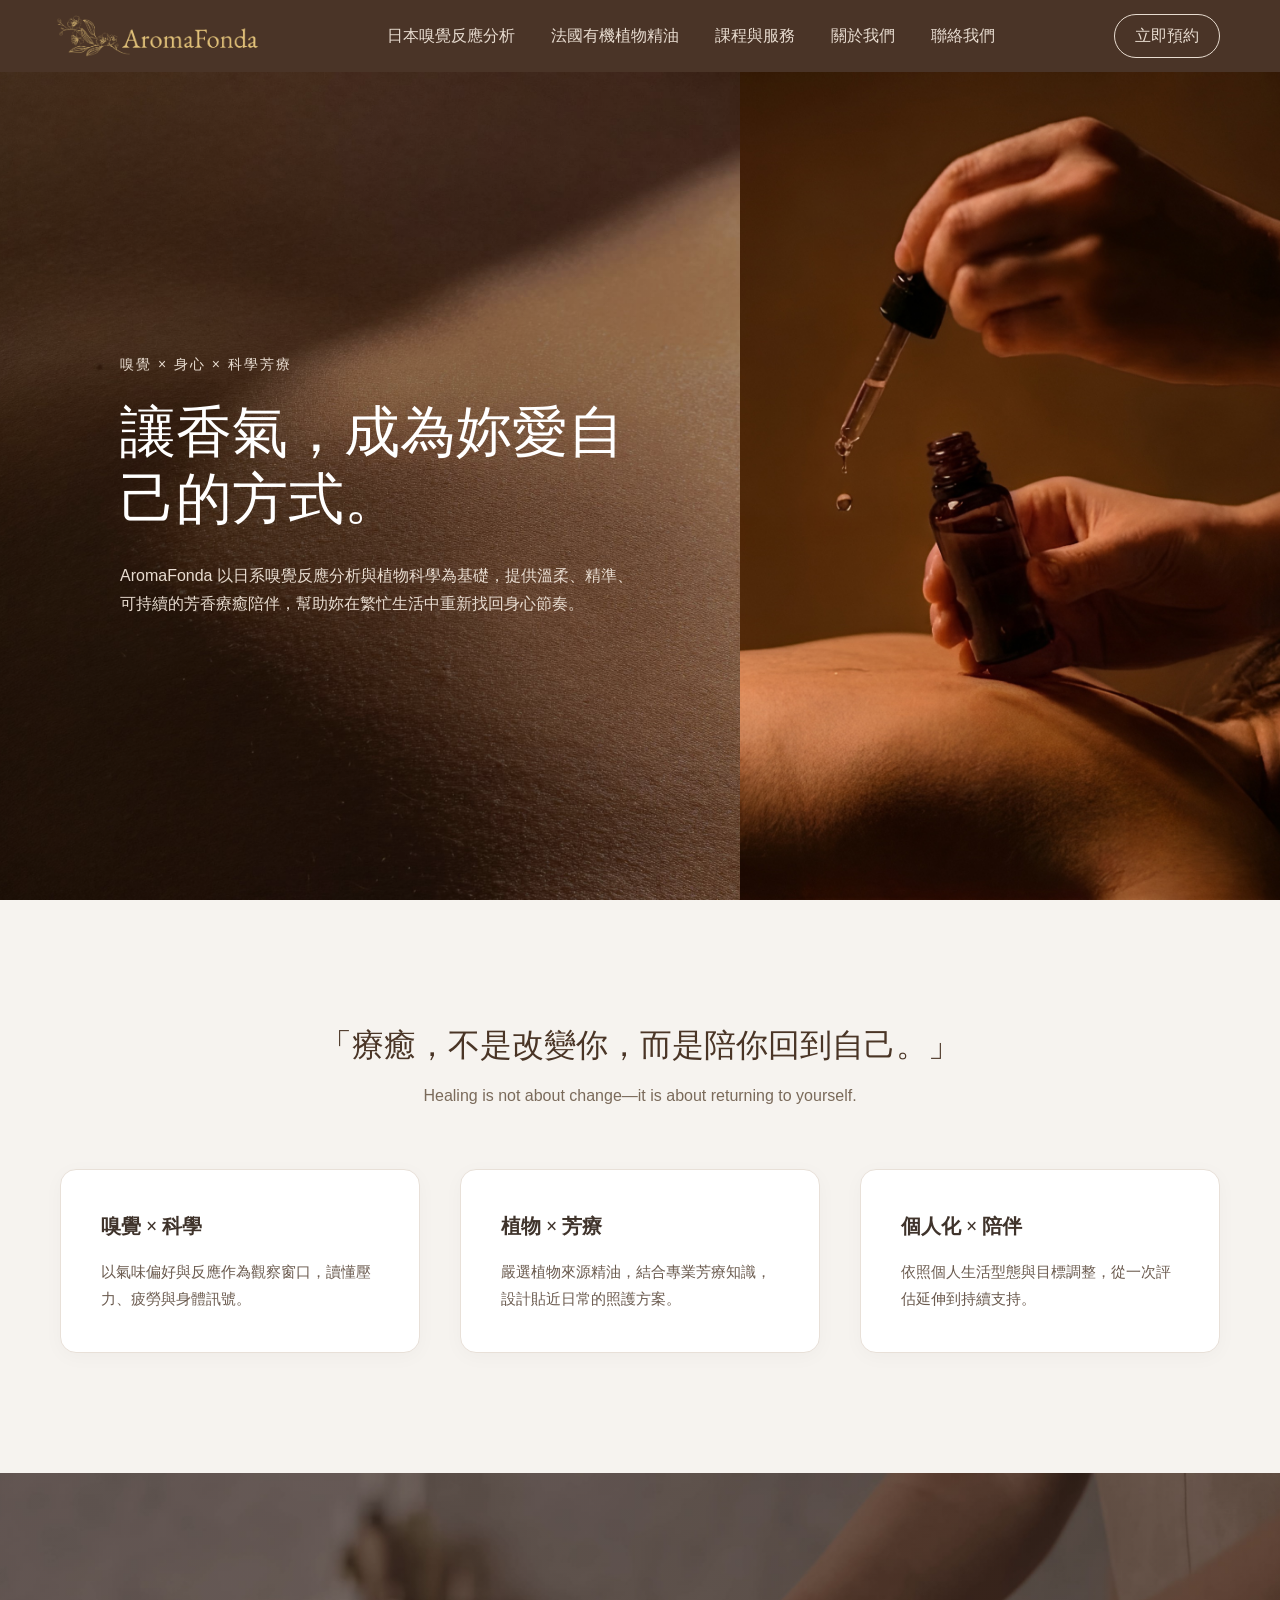
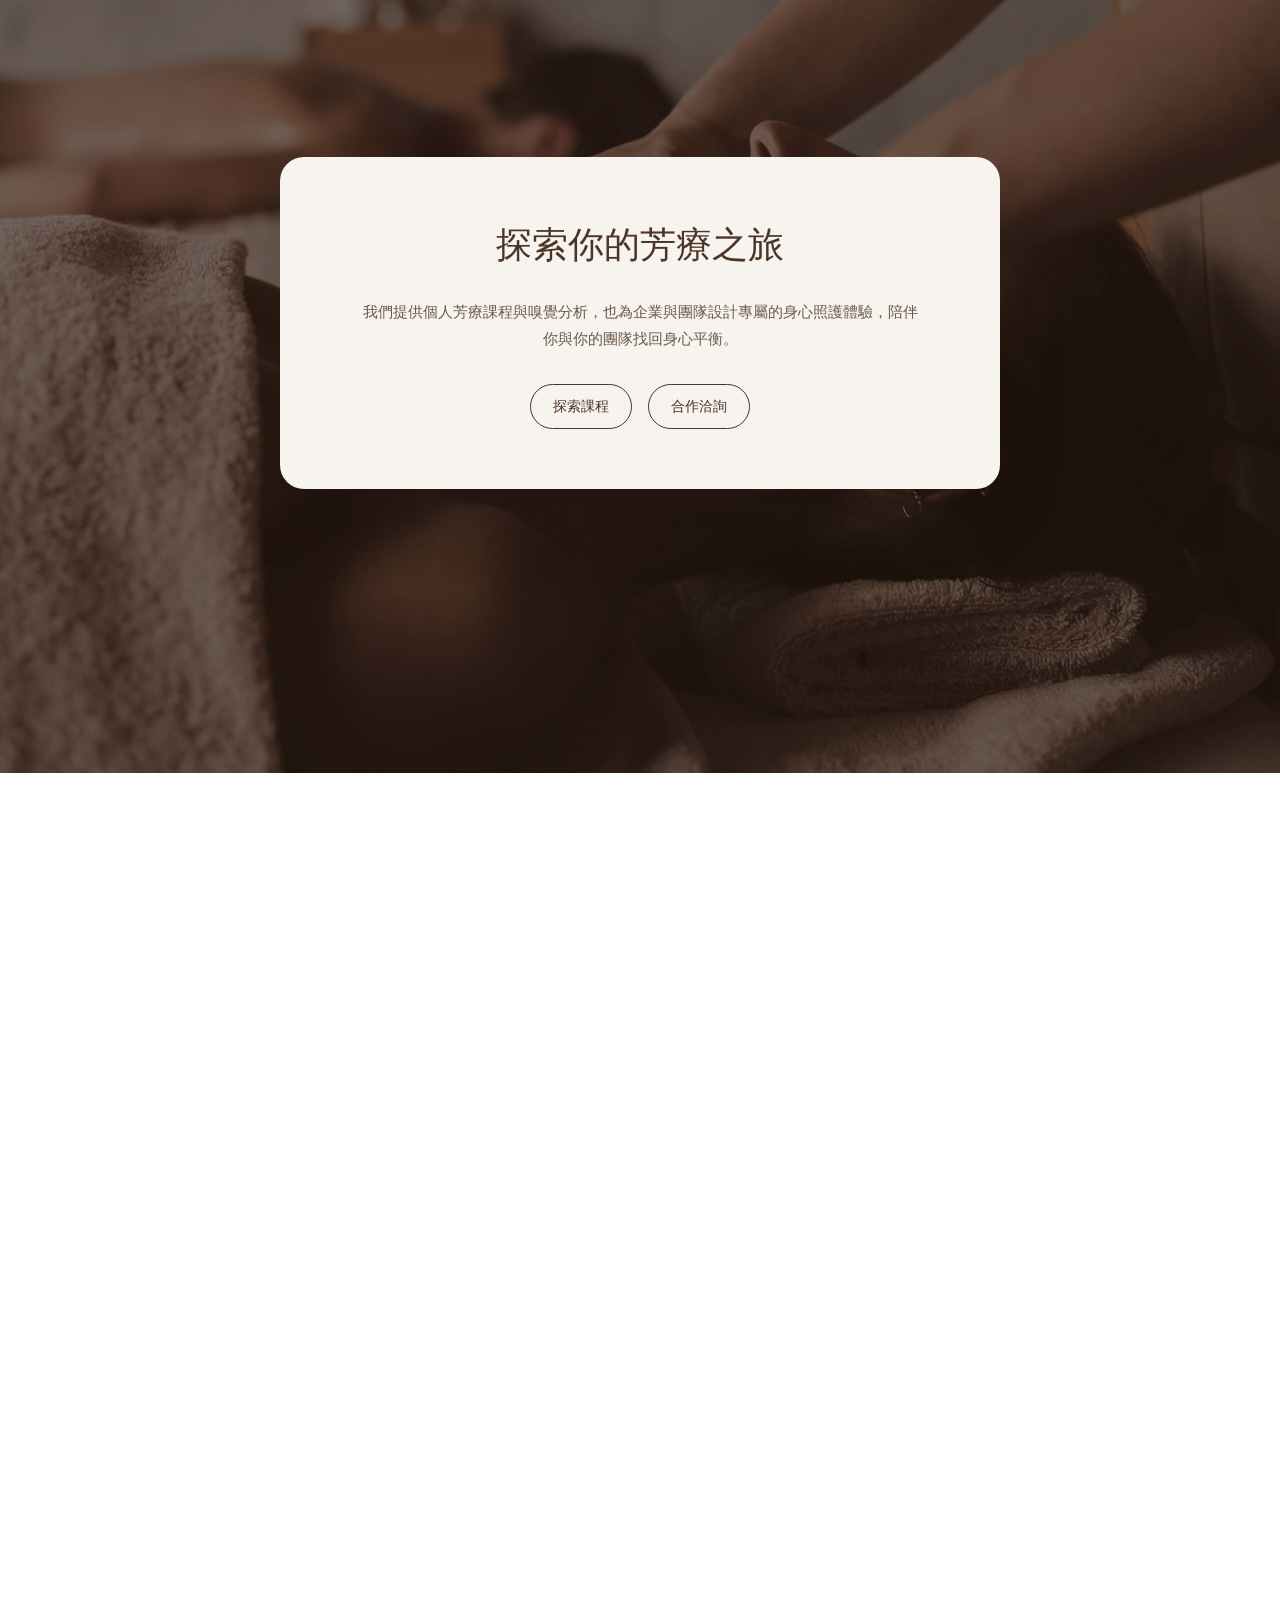
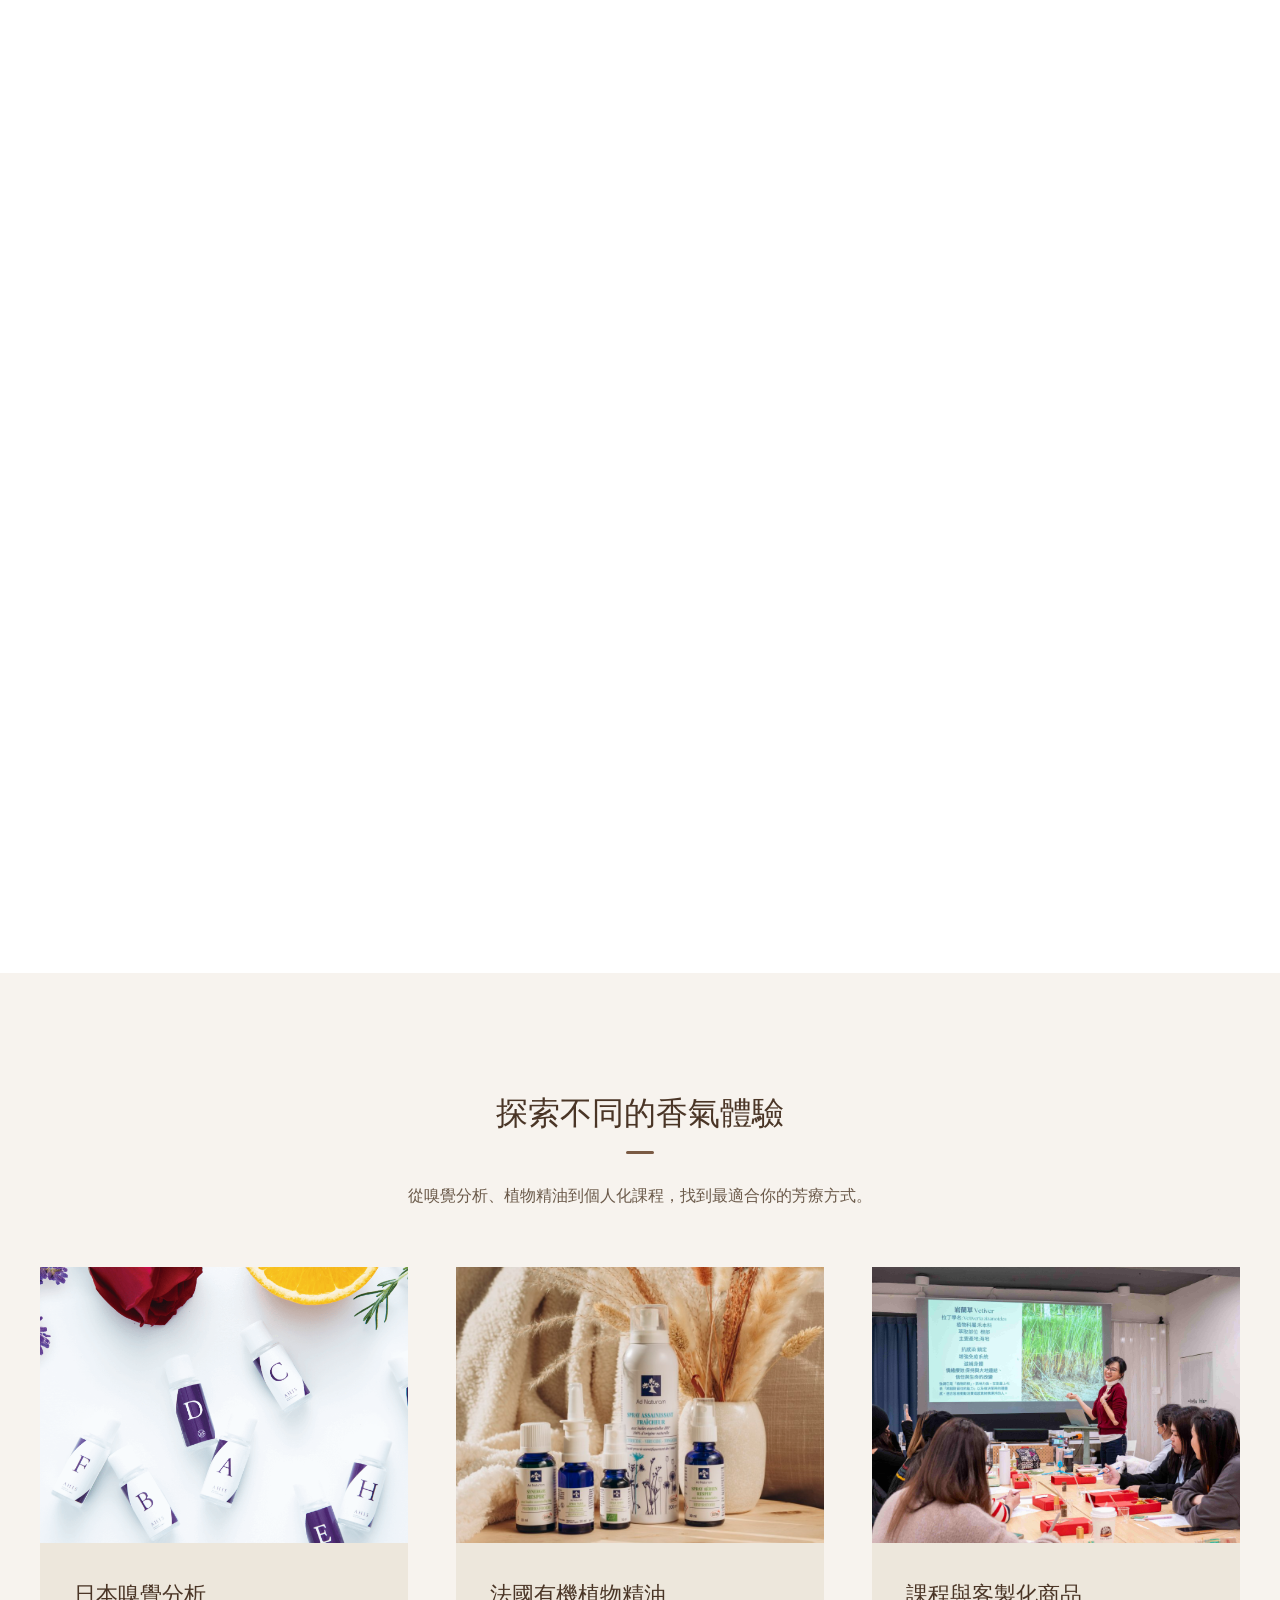
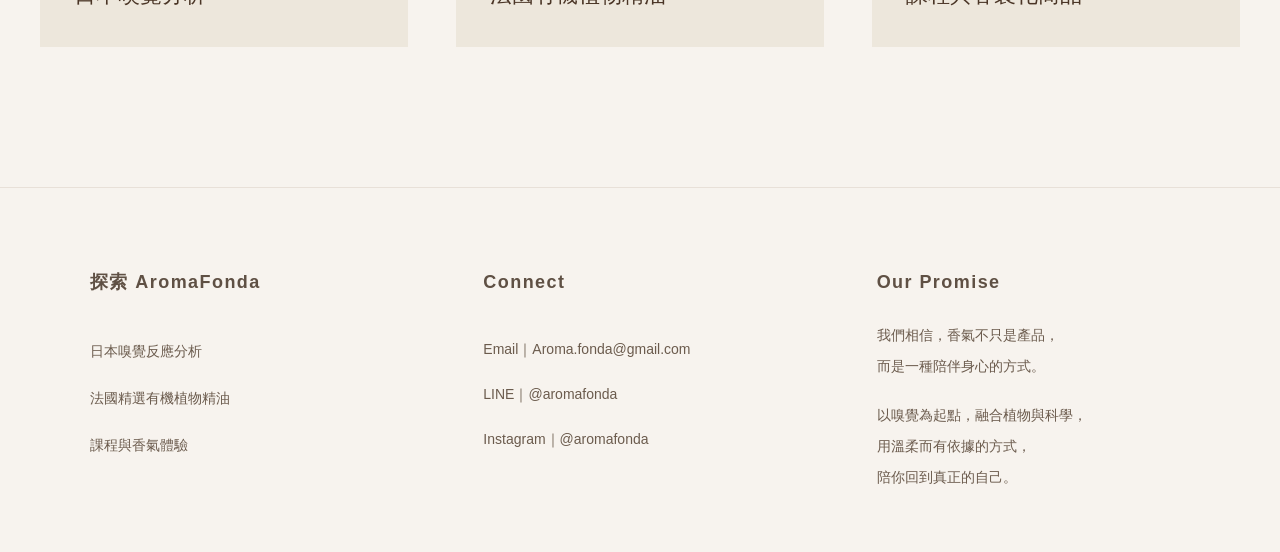
==== commit a42d2034: "Update Ad Naturam and service page layouts" ====
--- a/index.html
+++ b/index.html
@@ -31,7 +31,13 @@
           <li><a href="/about.html">關於我們</a></li>
           <li><a href="#contact">聯絡我們</a></li>
         </ul>
-        <a href="#contact" class="contact-btn">立即預約</a>
+        <a
+          href="https://forms.gle/MfHVCKAoVr56w6hc6"
+          class="contact-btn"
+          target="_blank"
+          rel="noopener noreferrer"
+          >立即預約</a
+        >
       </div>
     </nav>
     <section class="hero">
@@ -79,7 +85,7 @@
             </p>
             <div class="cta-actions">
               <a href="service.html">探索課程</a>
-              <button type="button">合作洽詢</button>
+              <a href="#contact">合作洽詢</a>
             </div>
           </div>
         </div>
@@ -188,7 +194,11 @@
           <a href="service.html" class="experience-card-link">
             <div class="experience-card">
               <div class="card-image">
-                <img src="images/s6.jpg" alt="課程與客製化商品" />
+                <img
+                  src="images/s7.jpg"
+                  alt="課程與客製化商品"
+                  class="card-image-full"
+                />
               </div>
               <div class="card-label">課程與客製化商品</div>
             </div>
@@ -201,10 +211,9 @@
         <div class="footer-grid">
           <div class="footer-column footer-links">
             <h3 class="footer-title">探索 AromaFonda</h3>
-            <p class="footer-text">日本嗅覺反應分析</p>
-            <p class="footer-text">法國精選有機植物精油</p>
-            <p class="footer-text">Aoqi 酒香聯名擴香瓶</p>
-            <p class="footer-text">課程與香氣體驗</p>
+            <p class="footer-text"><a href="./analysis.html">日本嗅覺反應分析</a></p>
+            <p class="footer-text"><a href="./adnaturam.html">法國精選有機植物精油</a></p>
+            <p class="footer-text"><a href="./service.html">課程與香氣體驗</a></p>
           </div>
           <div class="footer-column footer-connect">
             <h3 class="footer-title">Connect</h3>
--- a/styles.css
+++ b/styles.css
@@ -555,6 +555,12 @@
 
 .experience-card-link-adn .card-image img {
     transform: scale(1.42) translateY(-30px);
+}
+
+.experience-card-link .card-image img.card-image-full {
+    object-fit: contain;
+    object-position: center;
+    transform: scale(1.15);
 }
 
 .card-label {
@@ -1077,64 +1083,6 @@
     }
 }
 
-.analysis-page .navbar {
-    background-color: #4A3427;
-    border-bottom: 1px solid transparent;
-    transition: background-color 0.35s ease, border-color 0.35s ease;
-}
-
-.analysis-page .navbar a,
-.analysis-page .nav-link {
-    font-family: sans-serif;
-    color: #E8DCD0;
-    transition: color 0.35s ease;
-}
-
-.analysis-page .nav-links a:hover,
-.analysis-page .nav-links a:focus-visible {
-    color: #fff;
-}
-
-.analysis-page .navbar .contact-btn {
-    font-family: sans-serif;
-    border: 1px solid #E8DCD0;
-    color: #E8DCD0;
-    background: transparent;
-    transition: background-color 0.35s ease, color 0.35s ease, border-color 0.35s ease;
-}
-
-.analysis-page .navbar .contact-btn:hover {
-    background: #E8DCD0;
-    color: #5A3828;
-}
-
-.analysis-page .navbar.is-light-analysis {
-    background-color: #ffffff;
-    border-bottom: 1px solid rgba(110, 77, 139, 0.08);
-}
-
-.analysis-page .navbar.is-light-analysis a,
-.analysis-page .navbar.is-light-analysis .nav-link,
-.analysis-page .navbar.is-light-analysis .logo,
-.analysis-page .navbar.is-light-analysis .contact-btn {
-    color: #6E4D8B;
-}
-
-.analysis-page .navbar.is-light-analysis .contact-btn {
-    border: 1px solid #8B72A3;
-    background: transparent;
-}
-
-.analysis-page .navbar.is-light-analysis .contact-btn:hover {
-    background: rgba(110, 77, 139, 0.06);
-    color: #6E4D8B;
-}
-
-.analysis-page .navbar.is-light-analysis .nav-links a:hover,
-.analysis-page .navbar.is-light-analysis .nav-links a:focus-visible {
-    color: #5D3F77;
-}
-
 .analysis-bridge {
     background: linear-gradient(to bottom, #f6f1ea 0%, #f7f3ef 35%, #f3eef6 100%);
     padding: 120px 24px 58px;
@@ -2093,10 +2041,6 @@
 .adnaturam-page .contact-section {
     background: #ffffff;
     border-top: 1px solid rgba(122, 90, 67, 0.14);
-}
-
-.adnaturam-page .contact-btn {
-    border-radius: var(--adn-radius-control);
 }
 
 .adnaturam-hero,
